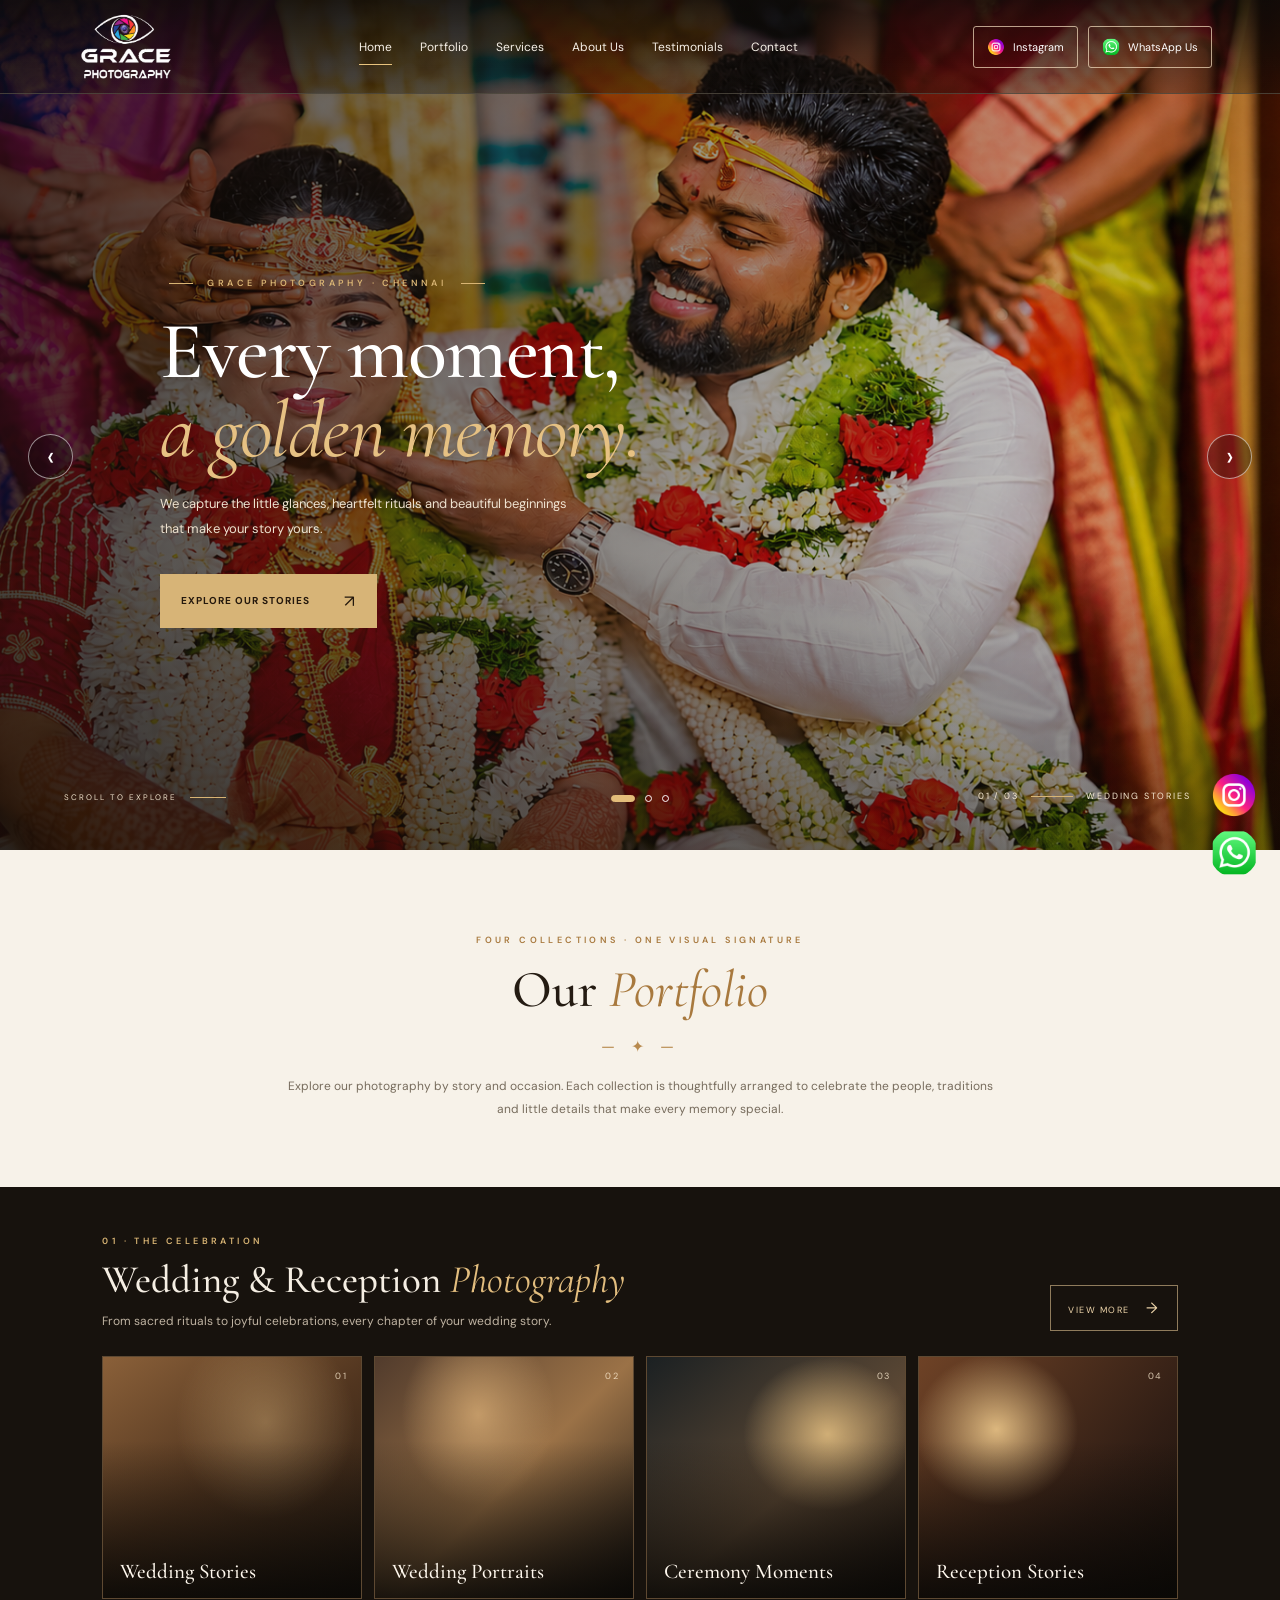
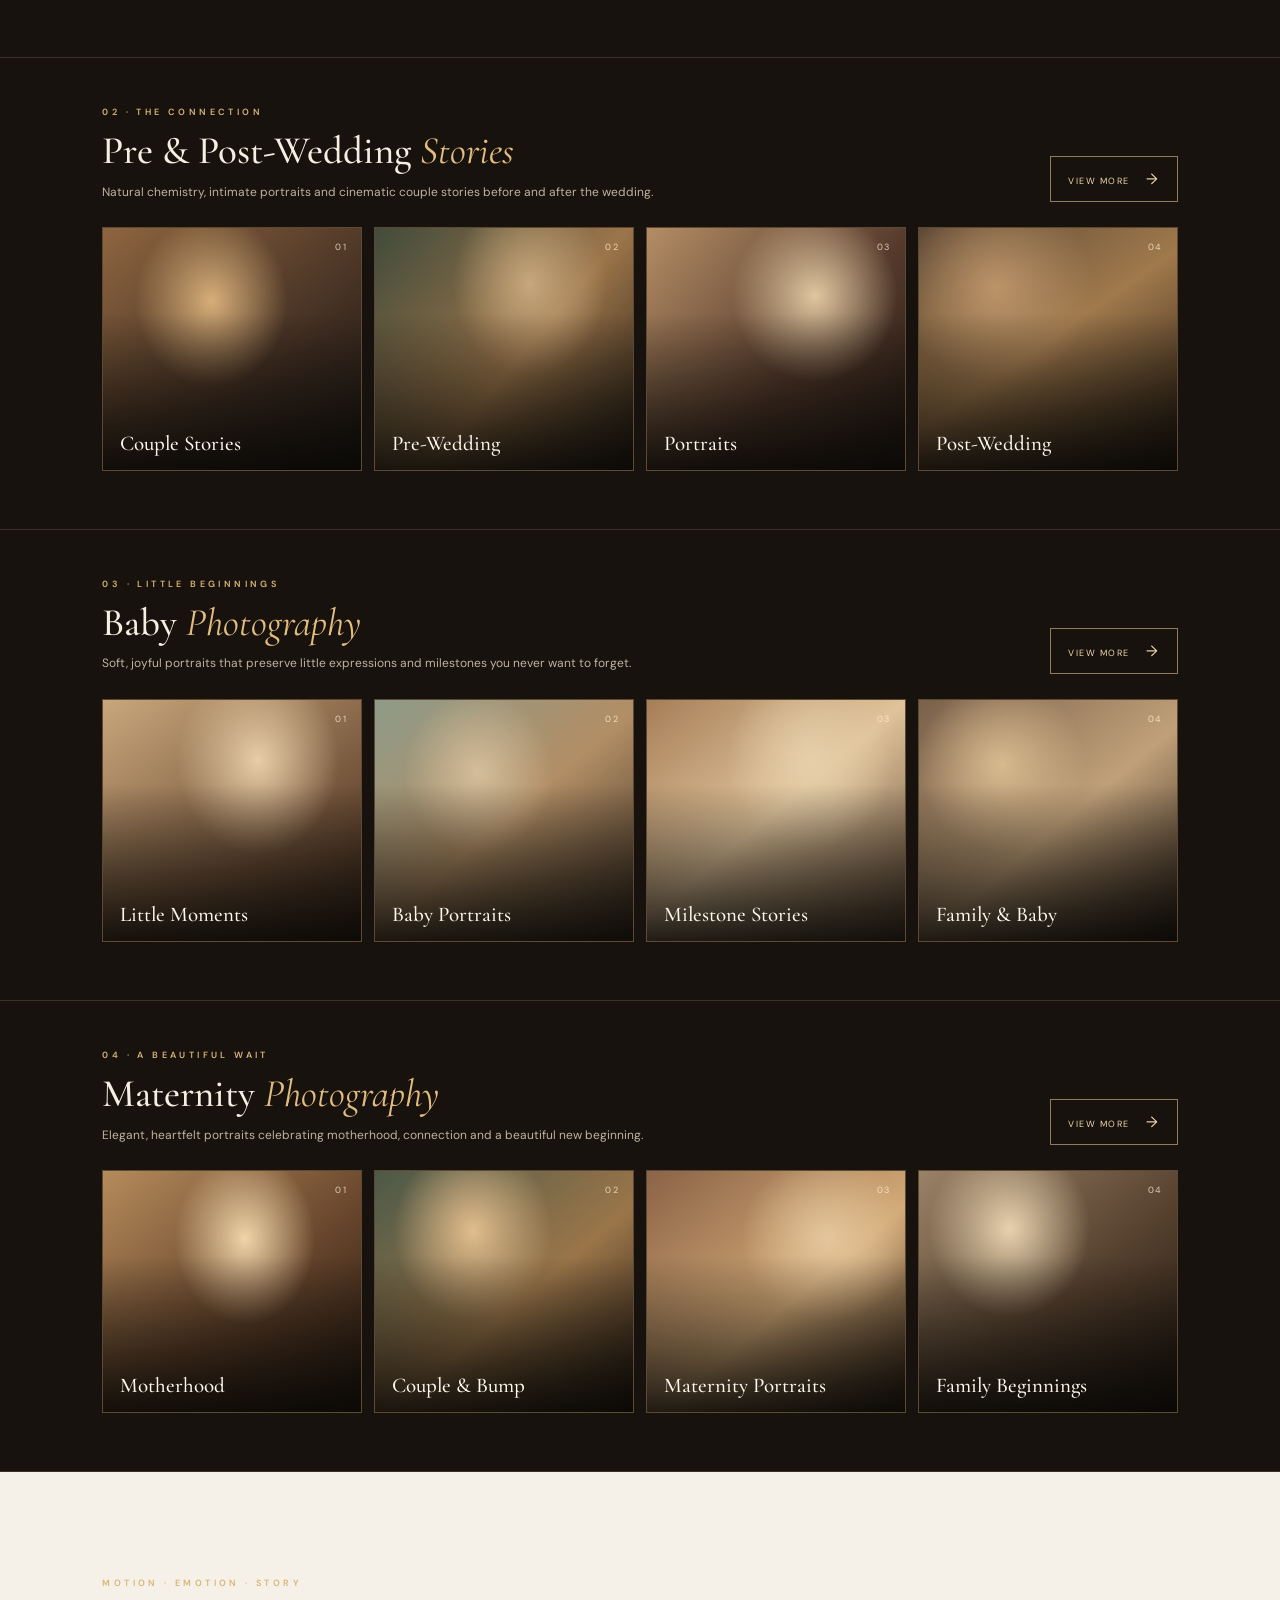
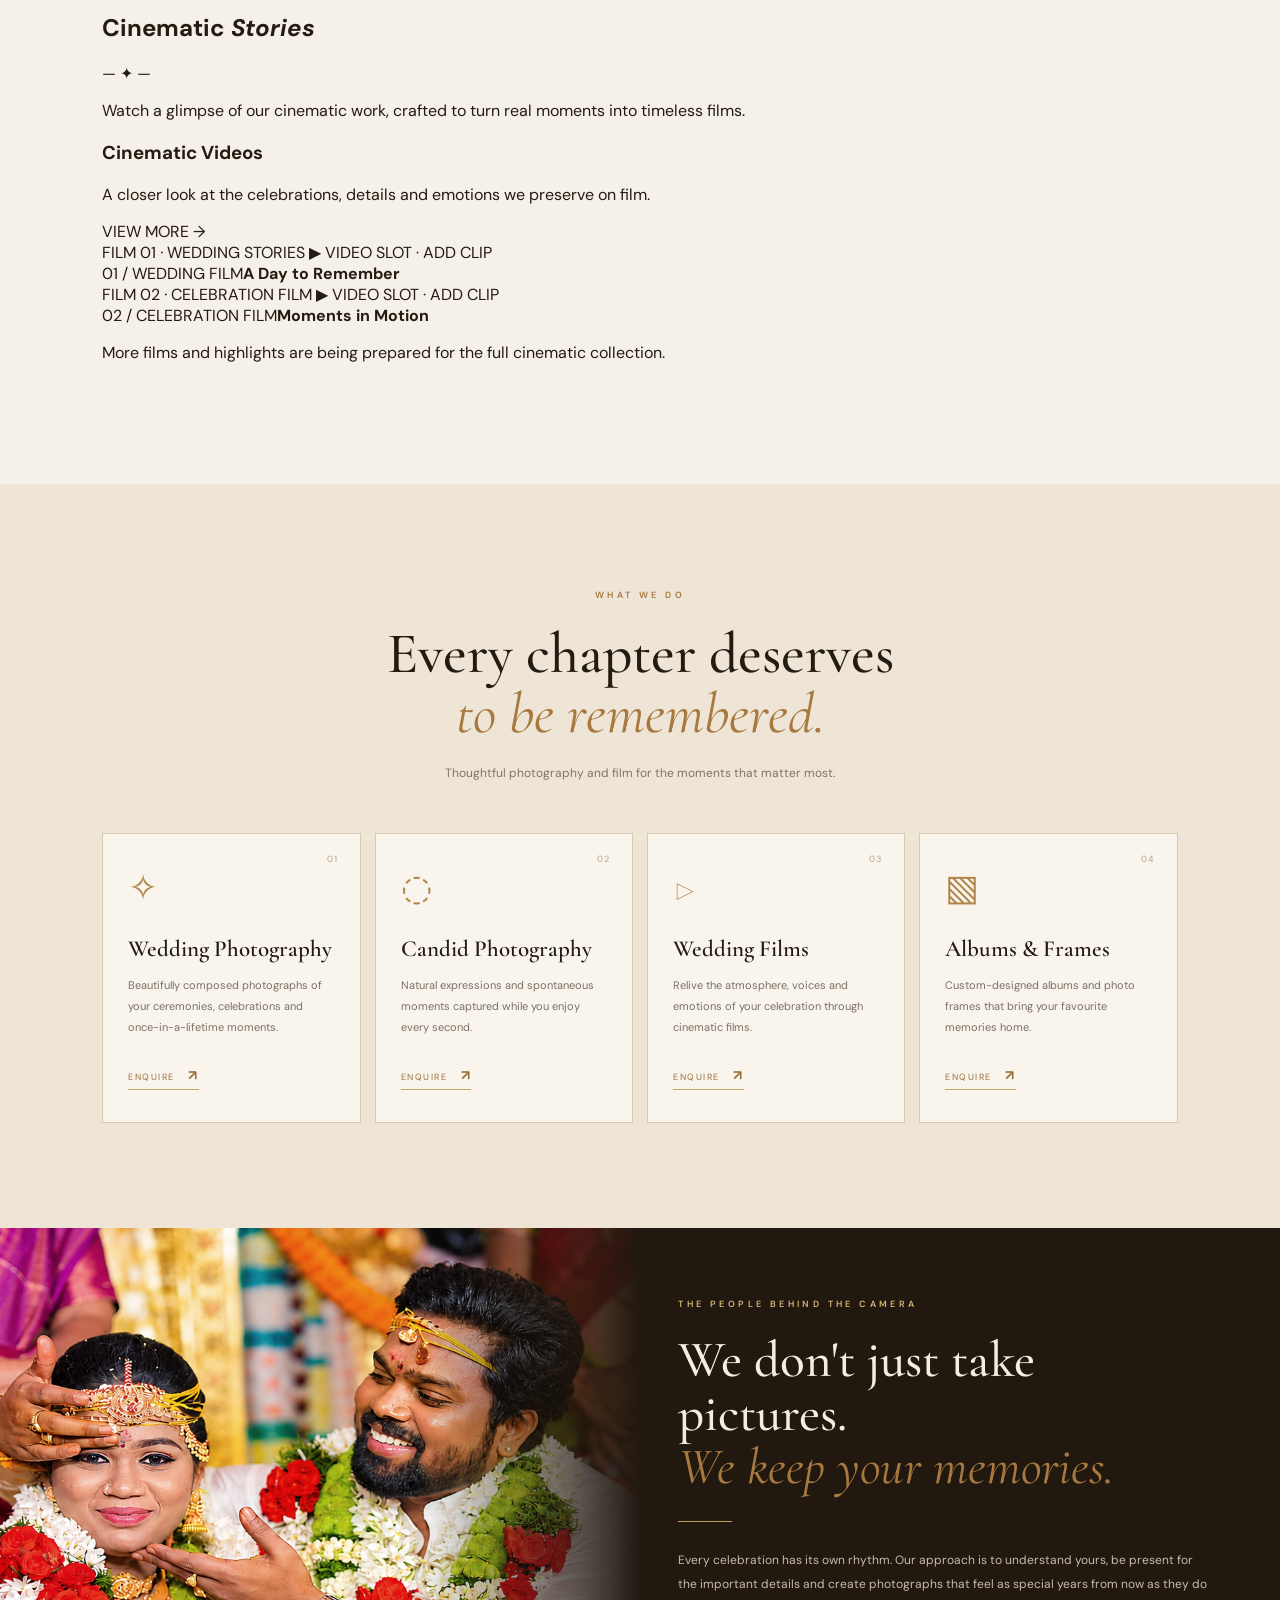
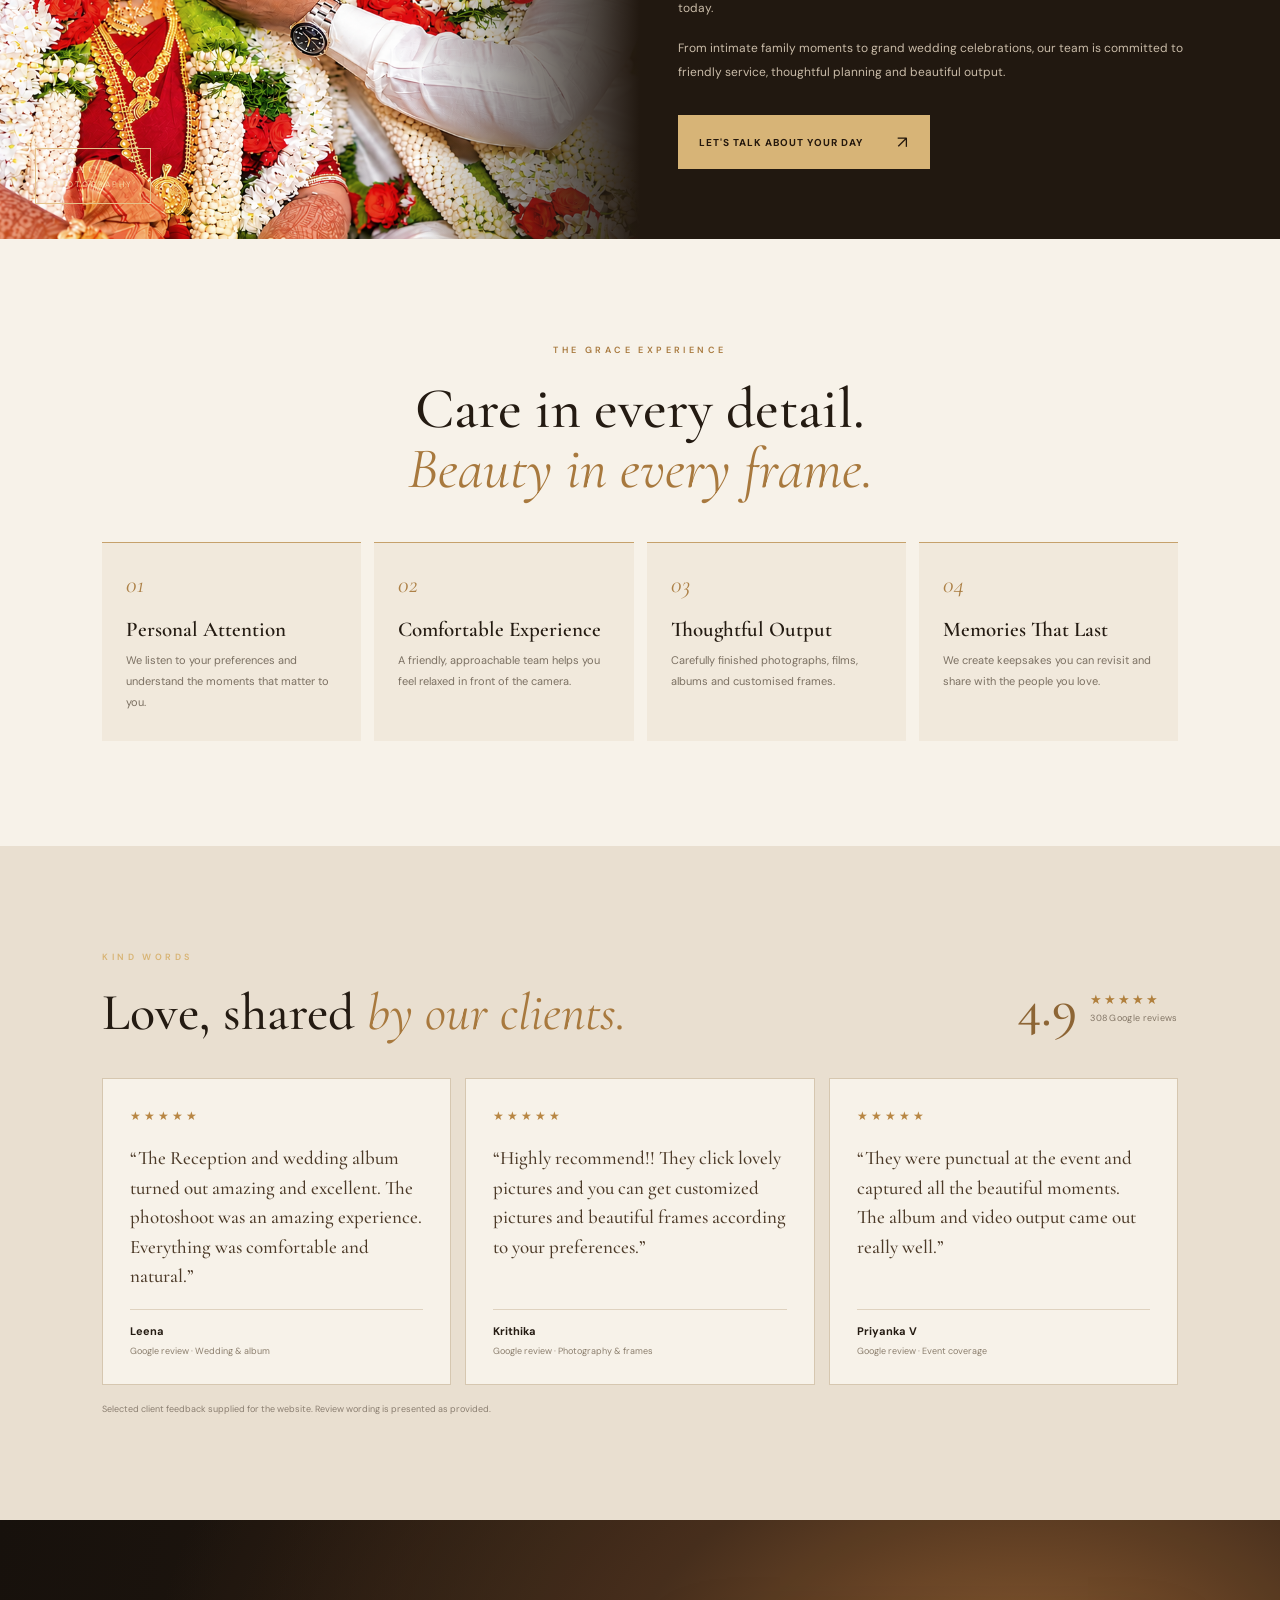
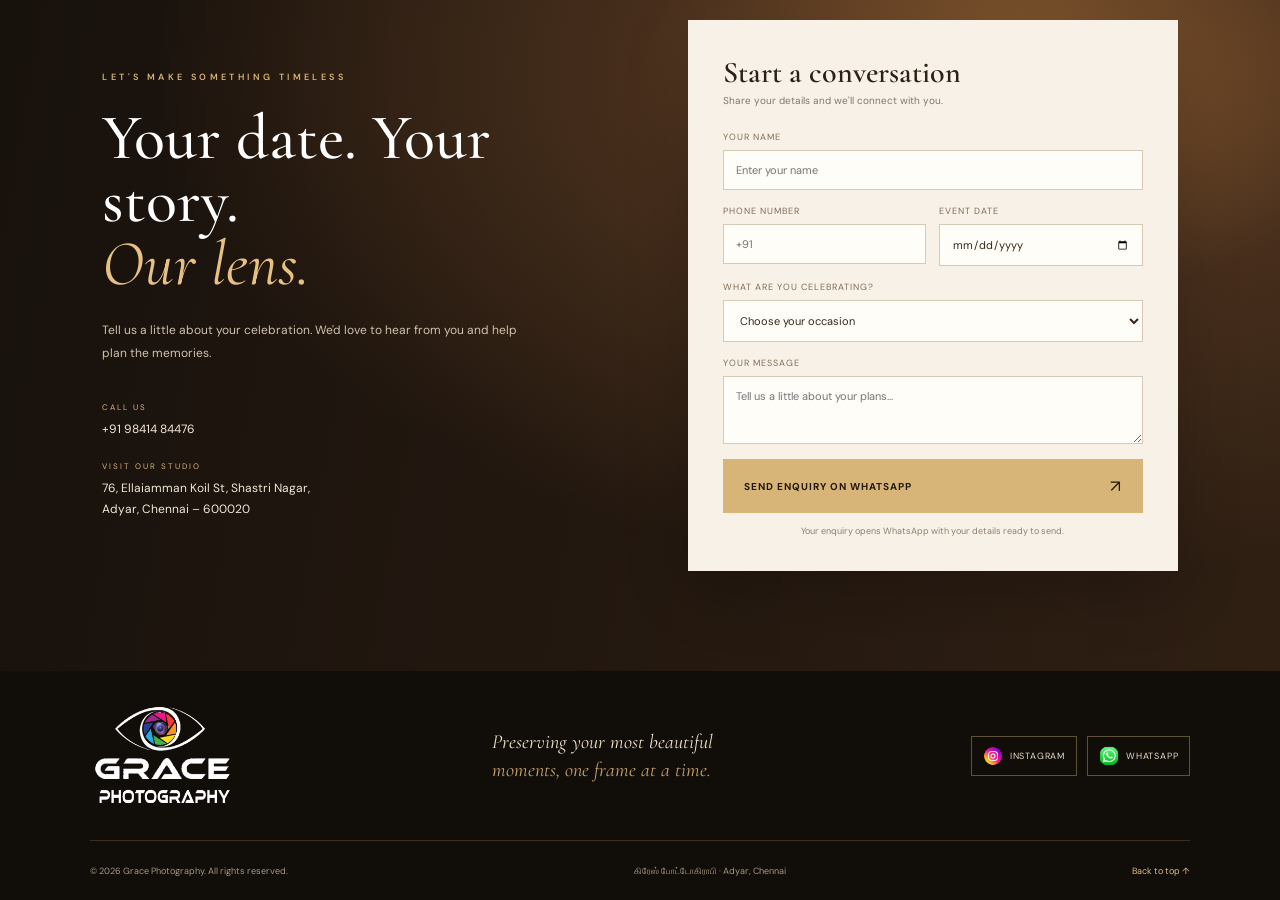
==== index.html @ f65010cb "Add two featured cinematic video slots to homepage" ====
<!DOCTYPE html>
<html lang="en">
<head>
  <meta charset="UTF-8">
  <meta name="viewport" content="width=device-width, initial-scale=1.0">
  <meta name="theme-color" content="#17120d">
  <meta name="description" content="Explore Grace Photography collections — wedding and reception, pre and post-wedding, baby and maternity photography in Adyar, Chennai.">
  <title>Portfolio | Grace Photography, Chennai</title>
  <link rel="preconnect" href="https://fonts.googleapis.com">
  <link rel="preconnect" href="https://fonts.gstatic.com" crossorigin>
  <link href="https://fonts.googleapis.com/css2?family=Cormorant+Garamond:wght@400;500;600;700&family=DM+Sans:wght@300;400;500;600;700&display=swap" rel="stylesheet">
  <link rel="stylesheet" href="styles.css">
</head>
<body>
  <header class="site-header" id="header">
    <a class="brand" href="#home" aria-label="Grace Photography home">
      <img src="assets/grace-photography-logo.png" alt="Grace Photography logo">
    </a>
    <button class="menu-toggle" id="menuToggle" aria-label="Open navigation" aria-expanded="false"><span></span><span></span></button>
    <nav class="main-nav" id="mainNav">
      <a class="active" href="#home">Home</a>
      <a href="#portfolio">Portfolio</a>
      <a href="#services">Services</a>
      <a href="#about">About Us</a>
      <a href="#testimonials">Testimonials</a>
      <a href="#contact">Contact</a>
    </nav>
    <div class="header-actions">
      <a class="social-outline" href="https://www.instagram.com/" target="_blank" rel="noopener"><img src="assets/instagram-icon.png" alt="">Instagram</a>
      <a class="social-outline" href="https://wa.me/919841484476" target="_blank" rel="noopener"><img src="assets/whatsapp-icon.png" alt="">WhatsApp Us</a>
    </div>
  </header>

  <main>
    <section class="hero" id="home" aria-label="Featured wedding photography">
      <div class="hero-slides">
        <article class="hero-slide active" style="--slide-image:url('assets/wedding-feature.png')">
          <div class="hero-shade"></div>
          <div class="hero-content">
            <p class="eyebrow"><span></span> GRACE PHOTOGRAPHY · CHENNAI <span></span></p>
            <h1>Every moment,<br><em>a golden memory.</em></h1>
            <p class="hero-copy">We capture the little glances, heartfelt rituals and beautiful beginnings that make your story yours.</p>
            <a class="gold-button" href="#portfolio">Explore Our Stories <b>↗</b></a>
          </div>
          <div class="slide-caption"><span>01 / 03</span><i></i><span>Wedding Stories</span></div>
        </article>
        <article class="hero-slide placeholder-slide slide-two">
          <div class="hero-shade"></div>
          <div class="hero-content">
            <p class="eyebrow"><span></span> THE ART OF BEING PRESENT <span></span></p>
            <h1>Unposed moments.<br><em>Unforgettable feelings.</em></h1>
            <p class="hero-copy">The laughter between rituals. The happy tears. The moments you never want to let go.</p>
            <a class="gold-button" href="#services">Discover Our Craft <b>↗</b></a>
          </div>
          <div class="slide-caption"><span>02 / 03</span><i></i><span>Candid Moments</span></div>
        </article>
        <article class="hero-slide placeholder-slide slide-three">
          <div class="hero-shade"></div>
          <div class="hero-content">
            <p class="eyebrow"><span></span> YOUR STORY, BEAUTIFULLY TOLD <span></span></p>
            <h1>Made to be remembered.<br><em>Made to be cherished.</em></h1>
            <p class="hero-copy">From the first frame to the final album, we turn your celebrations into keepsakes.</p>
            <a class="gold-button" href="#contact">Plan Your Day <b>↗</b></a>
          </div>
          <div class="slide-caption"><span>03 / 03</span><i></i><span>Timeless Keepsakes</span></div>
        </article>
      </div>
      <button class="hero-arrow prev" aria-label="Previous slide">‹</button>
      <button class="hero-arrow next" aria-label="Next slide">›</button>
      <div class="hero-dots" aria-label="Choose slide"><button class="dot active" aria-label="Slide 1"></button><button class="dot" aria-label="Slide 2"></button><button class="dot" aria-label="Slide 3"></button></div>
      <div class="hero-bottom-note">SCROLL TO EXPLORE <span></span></div>
    </section>

    

    <section class="portfolio-intro section-pad" id="portfolio">
      <p class="eyebrow dark">FOUR COLLECTIONS · ONE VISUAL SIGNATURE</p>
      <h2>Our <em>Portfolio</em></h2>
      <div class="portfolio-ornament">— ✦ —</div>
      <p class="portfolio-intro-copy">Explore our photography by story and occasion. Each collection is thoughtfully arranged to celebrate the people, traditions and little details that make every memory special.</p>
    </section>
    <div class="portfolio-collections">
      <section class="collection-row section-pad" id="wedding-reception">
        <div class="collection-heading"><div><p class="eyebrow">01 · THE CELEBRATION</p><h2>Wedding &amp; Reception <em>Photography</em></h2><p>From sacred rituals to joyful celebrations, every chapter of your wedding story.</p></div><a class="collection-more" href="wedding-reception.html">VIEW MORE <span>→</span></a></div>
        <div class="collection-grid">
          <a class="collection-tile wedding-slot-one" href="wedding-reception.html"><span class="tile-index">01</span><span class="tile-label">Wedding Stories</span></a>
          <a class="collection-tile wedding-slot-two" href="wedding-reception.html"><span class="tile-index">02</span><span class="tile-label">Wedding Portraits</span></a>
          <a class="collection-tile wedding-slot-three" href="wedding-reception.html"><span class="tile-index">03</span><span class="tile-label">Ceremony Moments</span></a>
          <a class="collection-tile wedding-slot-four" href="wedding-reception.html"><span class="tile-index">04</span><span class="tile-label">Reception Stories</span></a>
        </div>
      </section>
      <section class="collection-row section-pad" id="pre-post-wedding">
        <div class="collection-heading"><div><p class="eyebrow">02 · THE CONNECTION</p><h2>Pre &amp; Post-Wedding <em>Stories</em></h2><p>Natural chemistry, intimate portraits and cinematic couple stories before and after the wedding.</p></div><a class="collection-more" href="pre-post-wedding.html">VIEW MORE <span>→</span></a></div>
        <div class="collection-grid">
          <a class="collection-tile couple-slot-one" href="pre-post-wedding.html"><span class="tile-index">01</span><span class="tile-label">Couple Stories</span></a>
          <a class="collection-tile couple-slot-two" href="pre-post-wedding.html"><span class="tile-index">02</span><span class="tile-label">Pre-Wedding</span></a>
          <a class="collection-tile couple-slot-three" href="pre-post-wedding.html"><span class="tile-index">03</span><span class="tile-label">Portraits</span></a>
          <a class="collection-tile couple-slot-four" href="pre-post-wedding.html"><span class="tile-index">04</span><span class="tile-label">Post-Wedding</span></a>
        </div>
      </section>
      <section class="collection-row section-pad" id="baby-shoot">
        <div class="collection-heading"><div><p class="eyebrow">03 · LITTLE BEGINNINGS</p><h2>Baby <em>Photography</em></h2><p>Soft, joyful portraits that preserve little expressions and milestones you never want to forget.</p></div><a class="collection-more" href="baby-shoot.html">VIEW MORE <span>→</span></a></div>
        <div class="collection-grid">
          <a class="collection-tile baby-slot-one" href="baby-shoot.html"><span class="tile-index">01</span><span class="tile-label">Little Moments</span></a>
          <a class="collection-tile baby-slot-two" href="baby-shoot.html"><span class="tile-index">02</span><span class="tile-label">Baby Portraits</span></a>
          <a class="collection-tile baby-slot-three" href="baby-shoot.html"><span class="tile-index">03</span><span class="tile-label">Milestone Stories</span></a>
          <a class="collection-tile baby-slot-four" href="baby-shoot.html"><span class="tile-index">04</span><span class="tile-label">Family &amp; Baby</span></a>
        </div>
      </section>
      <section class="collection-row section-pad" id="maternity-shoot">
        <div class="collection-heading"><div><p class="eyebrow">04 · A BEAUTIFUL WAIT</p><h2>Maternity <em>Photography</em></h2><p>Elegant, heartfelt portraits celebrating motherhood, connection and a beautiful new beginning.</p></div><a class="collection-more" href="maternity-shoot.html">VIEW MORE <span>→</span></a></div>
        <div class="collection-grid">
          <a class="collection-tile maternity-slot-one" href="maternity-shoot.html"><span class="tile-index">01</span><span class="tile-label">Motherhood</span></a>
          <a class="collection-tile maternity-slot-two" href="maternity-shoot.html"><span class="tile-index">02</span><span class="tile-label">Couple &amp; Bump</span></a>
          <a class="collection-tile maternity-slot-three" href="maternity-shoot.html"><span class="tile-index">03</span><span class="tile-label">Maternity Portraits</span></a>
          <a class="collection-tile maternity-slot-four" href="maternity-shoot.html"><span class="tile-index">04</span><span class="tile-label">Family Beginnings</span></a>
        </div>
      </section>
    </div>

    <section class="cinematic-section section-pad" id="cinematic-stories">
      <div class="cinematic-intro">
        <p class="eyebrow">MOTION · EMOTION · STORY</p>
        <h2>Cinematic <em>Stories</em></h2>
        <div class="cinematic-ornament">— ✦ —</div>
        <p>Watch a glimpse of our cinematic work, crafted to turn real moments into timeless films.</p>
      </div>
      <div class="cinematic-heading">
        <div>
          <h3>Cinematic Videos</h3>
          <p>A closer look at the celebrations, details and emotions we preserve on film.</p>
        </div>
        <a class="cinematic-view-more" href="cinematic-videos.html">VIEW MORE <span>→</span></a>
      </div>
      <div class="cinematic-grid home-cinematic-grid">
        <article class="cinematic-video-card">
          <div class="cinematic-video-frame cinematic-art-one" aria-label="Video placeholder one">
            <span class="cinematic-frame-label">FILM 01 <i>·</i> WEDDING STORIES</span>
            <span class="cinematic-play-mark" aria-hidden="true">▶</span>
            <span class="cinematic-add-note">VIDEO SLOT · ADD CLIP</span>
          </div>
          <div class="cinematic-video-caption"><span>01 / WEDDING FILM</span><b>A Day to Remember</b></div>
        </article>
        <article class="cinematic-video-card">
          <div class="cinematic-video-frame cinematic-art-two" aria-label="Video placeholder two">
            <span class="cinematic-frame-label">FILM 02 <i>·</i> CELEBRATION FILM</span>
            <span class="cinematic-play-mark" aria-hidden="true">▶</span>
            <span class="cinematic-add-note">VIDEO SLOT · ADD CLIP</span>
          </div>
          <div class="cinematic-video-caption"><span>02 / CELEBRATION FILM</span><b>Moments in Motion</b></div>
        </article>
      </div>
      <p class="cinematic-footnote">More films and highlights are being prepared for the full cinematic collection.</p>
    </section>

    <section class="services section-pad" id="services">
      <div class="center-heading"><p class="eyebrow">WHAT WE DO</p><h2>Every chapter deserves<br><em>to be remembered.</em></h2><p>Thoughtful photography and film for the moments that matter most.</p></div>
      <div class="service-grid">
        <article class="service-card"><span class="service-number">01</span><div class="service-symbol">✧</div><h3>Wedding Photography</h3><p>Beautifully composed photographs of your ceremonies, celebrations and once-in-a-lifetime moments.</p><a href="#contact">Enquire <b>↗</b></a></article>
        <article class="service-card"><span class="service-number">02</span><div class="service-symbol">◌</div><h3>Candid Photography</h3><p>Natural expressions and spontaneous moments captured while you enjoy every second.</p><a href="#contact">Enquire <b>↗</b></a></article>
        <article class="service-card"><span class="service-number">03</span><div class="service-symbol">▷</div><h3>Wedding Films</h3><p>Relive the atmosphere, voices and emotions of your celebration through cinematic films.</p><a href="#contact">Enquire <b>↗</b></a></article>
        <article class="service-card"><span class="service-number">04</span><div class="service-symbol">▧</div><h3>Albums & Frames</h3><p>Custom-designed albums and photo frames that bring your favourite memories home.</p><a href="#contact">Enquire <b>↗</b></a></article>
      </div>
    </section>

    <section class="about" id="about">
      <div class="about-image"><img src="assets/wedding-feature.png" alt="Grace Photography wedding coverage"><span class="image-stamp">GRACE<br><i>PHOTOGRAPHY</i></span></div>
      <div class="about-copy"><p class="eyebrow">THE PEOPLE BEHIND THE CAMERA</p><h2>We don't just take pictures.<br><em>We keep your memories.</em></h2><div class="gold-rule"></div><p>Every celebration has its own rhythm. Our approach is to understand yours, be present for the important details and create photographs that feel as special years from now as they do today.</p><p>From intimate family moments to grand wedding celebrations, our team is committed to friendly service, thoughtful planning and beautiful output.</p><a class="gold-button dark-button" href="#contact">Let's Talk About Your Day <b>↗</b></a></div>
    </section>

    <section class="experience section-pad">
      <div class="center-heading"><p class="eyebrow">THE GRACE EXPERIENCE</p><h2>Care in every detail.<br><em>Beauty in every frame.</em></h2></div>
      <div class="experience-grid">
        <article><span>01</span><h3>Personal Attention</h3><p>We listen to your preferences and understand the moments that matter to you.</p></article>
        <article><span>02</span><h3>Comfortable Experience</h3><p>A friendly, approachable team helps you feel relaxed in front of the camera.</p></article>
        <article><span>03</span><h3>Thoughtful Output</h3><p>Carefully finished photographs, films, albums and customised frames.</p></article>
        <article><span>04</span><h3>Memories That Last</h3><p>We create keepsakes you can revisit and share with the people you love.</p></article>
      </div>
    </section>

    <section class="reviews section-pad" id="testimonials">
      <div class="section-heading"><div><p class="eyebrow">KIND WORDS</p><h2>Love, shared <em>by our clients.</em></h2></div><div class="rating"><strong>4.9</strong><span>★★★★★<small>308 Google reviews</small></span></div></div>
      <div class="review-grid">
        <blockquote><div class="stars">★★★★★</div><p>“The Reception and wedding album turned out amazing and excellent. The photoshoot was an amazing experience. Everything was comfortable and natural.”</p><footer><b>Leena</b><small>Google review · Wedding & album</small></footer></blockquote>
        <blockquote><div class="stars">★★★★★</div><p>“Highly recommend!! They click lovely pictures and you can get customized pictures and beautiful frames according to your preferences.”</p><footer><b>Krithika</b><small>Google review · Photography & frames</small></footer></blockquote>
        <blockquote><div class="stars">★★★★★</div><p>“They were punctual at the event and captured all the beautiful moments. The album and video output came out really well.”</p><footer><b>Priyanka V</b><small>Google review · Event coverage</small></footer></blockquote>
      </div>
      <p class="review-source">Selected client feedback supplied for the website. Review wording is presented as provided.</p>
    </section>

    <section class="contact" id="contact">
      <div class="contact-backdrop"></div>
      <div class="contact-inner">
        <div class="contact-copy"><p class="eyebrow">LET'S MAKE SOMETHING TIMELESS</p><h2>Your date. Your story.<br><em>Our lens.</em></h2><p>Tell us a little about your celebration. We'd love to hear from you and help plan the memories.</p><div class="contact-details"><a href="tel:+919841484476"><span>CALL US</span>+91 98414 84476</a><a href="https://www.google.com/maps/search/?api=1&query=76%2C+Ellaiamman+Koil+St%2C+Shastri+Nagar%2C+Adyar%2C+Chennai+600020" target="_blank" rel="noopener"><span>VISIT OUR STUDIO</span>76, Ellaiamman Koil St, Shastri Nagar,<br>Adyar, Chennai – 600020</a></div></div>
        <form class="enquiry-form" id="enquiryForm">
          <h3>Start a conversation</h3><p>Share your details and we'll connect with you.</p>
          <label>Your name<input name="name" type="text" placeholder="Enter your name" required></label>
          <div class="form-row"><label>Phone number<input name="phone" type="tel" placeholder="+91" required></label><label>Event date<input name="date" type="date"></label></div>
          <label>What are you celebrating?<select name="event"><option value="">Choose your occasion</option><option>Wedding</option><option>Engagement</option><option>Reception</option><option>Family photoshoot</option><option>Other event</option></select></label>
          <label>Your message<textarea name="message" rows="3" placeholder="Tell us a little about your plans..."></textarea></label>
          <button class="gold-button form-submit" type="submit">Send Enquiry on WhatsApp <b>↗</b></button>
          <small class="form-note">Your enquiry opens WhatsApp with your details ready to send.</small>
        </form>
      </div>
    </section>
  </main>

  <footer class="site-footer">
    <div class="footer-top"><a class="footer-brand" href="#home"><img src="assets/grace-photography-logo.png" alt="Grace Photography logo"></a><p>Preserving your most beautiful<br><em>moments, one frame at a time.</em></p><div class="footer-social"><a href="https://www.instagram.com/" target="_blank" rel="noopener"><img src="assets/instagram-icon.png" alt="Instagram">Instagram</a><a href="https://wa.me/919841484476" target="_blank" rel="noopener"><img src="assets/whatsapp-icon.png" alt="WhatsApp">WhatsApp</a></div></div>
    <div class="footer-bottom"><span>© <span id="year"></span> Grace Photography. All rights reserved.</span><span>கிரேஸ் போட்டோகிராபி · Adyar, Chennai</span><a href="#home">Back to top ↑</a></div>
  </footer>

  <div class="floating-socials"><a href="https://www.instagram.com/" target="_blank" rel="noopener" aria-label="Instagram"><img src="assets/instagram-icon.png" alt=""></a><a href="https://wa.me/919841484476" target="_blank" rel="noopener" aria-label="WhatsApp"><img src="assets/whatsapp-icon.png" alt=""></a></div>
  <script src="script.js"></script>
</body>
</html>
---- styles.css ----
*{box-sizing:border-box}html{scroll-behavior:smooth;scroll-padding-top:90px}body{margin:0;background:#f6f1e8;color:#241b12;font-family:"DM Sans",sans-serif;font-weight:400}a{color:inherit;text-decoration:none}button,input,textarea,select{font:inherit}.site-header{height:94px;position:absolute;z-index:50;top:0;left:0;width:100%;display:flex;align-items:center;justify-content:space-between;padding:0 5.3%;background:linear-gradient(180deg,rgba(13,11,9,.84),rgba(13,11,9,.34));border-bottom:1px solid rgba(255,239,207,.22);color:#fff;transition:.3s}.site-header.scrolled{position:fixed;background:rgba(24,18,12,.96);height:78px;box-shadow:0 8px 30px #0002}.brand{width:116px;height:82px;display:flex;align-items:center;justify-content:center;flex:0 0 auto;padding:5px 7px;border:1px solid rgba(245,226,194,.62);border-radius:2px;background:rgba(0,0,0,.08);overflow:hidden;transition:width .3s,height .3s,border-color .3s}.brand img{display:block;width:100%;height:100%;object-fit:contain}.site-header.scrolled .brand{height:66px;width:106px;border-color:rgba(245,226,194,.48)}.main-nav{display:flex;align-items:center;gap:clamp(17px,2.2vw,34px)}.main-nav a{font-size:12px;color:#f7f1e8;position:relative;padding:12px 0}.main-nav a:after{content:"";position:absolute;bottom:2px;left:0;width:0;height:1px;background:#e8c37e;transition:.3s}.main-nav a:hover:after,.main-nav a.active:after{width:100%}.header-actions{display:flex;gap:10px}.social-outline{height:42px;display:flex;align-items:center;gap:8px;padding:0 13px;border:1px solid rgba(245,226,194,.7);border-radius:3px;font-size:11px;transition:.25s}.social-outline:hover{background:#d7ad68;color:#21170e;border-color:#d7ad68}.social-outline img{width:18px;height:18px;object-fit:cover;border-radius:50%}.menu-toggle{display:none}.hero{height:min(850px,100vh);min-height:650px;position:relative;background:#21170f;color:#fff;overflow:hidden}.hero-slides,.hero-slide{position:absolute;inset:0}.hero-slide{opacity:0;visibility:hidden;transition:opacity 1s ease,visibility 1s;display:flex;align-items:center;background-position:center;background-size:cover}.hero-slide.active{opacity:1;visibility:visible}.hero-slide[style*="slide-image"]{background-image:var(--slide-image)}.hero-shade{position:absolute;inset:0;background:linear-gradient(90deg,rgba(17,13,9,.77) 0%,rgba(23,16,10,.52) 44%,rgba(22,15,9,.13) 100%),linear-gradient(0deg,rgba(12,9,6,.44),transparent 35%)}.hero-content{position:relative;z-index:2;width:min(680px,54%);margin-left:12.5%;padding-top:55px;animation:rise .8s both}.eyebrow{font-size:9px;letter-spacing:3.4px;color:#d8b474;font-weight:600;margin:0 0 23px}.eyebrow span{display:inline-block;width:24px;height:1px;background:#d8b474;vertical-align:middle;margin:0 9px}.hero h1{font:500 clamp(54px,6.3vw,91px)/.98 "Cormorant Garamond",serif;letter-spacing:-1.5px;margin:0 0 22px}.hero h1 em,.intro h2 em,.section-heading h2 em,.center-heading h2 em,.about-copy h2 em,.contact h2 em{font-weight:400;color:#e6c183}.hero-copy{font-size:13px;line-height:1.9;color:#eee2d0;max-width:430px;margin:0 0 32px}.gold-button{display:inline-flex;align-items:center;gap:34px;padding:15px 20px;background:#d7b477;color:#24180d;font-size:10px;font-weight:700;letter-spacing:1px;text-transform:uppercase;border:1px solid #d7b477;transition:.25s}.gold-button b{font-size:17px;font-weight:400}.gold-button:hover{background:#f0d8a7;border-color:#f0d8a7;transform:translateY(-2px)}.hero-arrow{position:absolute;z-index:5;top:51%;width:45px;height:45px;border:1px solid #ffffff88;border-radius:50%;background:#09080655;color:#fff;font-size:28px;cursor:pointer;transition:.2s}.hero-arrow:hover{background:#d7b477;color:#24180d;border-color:#d7b477}.hero-arrow.prev{left:28px}.hero-arrow.next{right:28px}.hero-dots{position:absolute;z-index:5;left:50%;bottom:48px;transform:translateX(-50%);display:flex;gap:10px}.dot{width:7px;height:7px;border-radius:50%;border:1px solid #fff;background:transparent;padding:0;cursor:pointer}.dot.active{background:#e3bd7a;border-color:#e3bd7a;width:24px;border-radius:5px}.slide-caption{position:absolute;bottom:48px;right:7%;display:flex;align-items:center;gap:13px;color:#f5e8d1;font-size:9px;letter-spacing:1.8px;text-transform:uppercase}.slide-caption i{width:42px;height:1px;background:#d8b474}.hero-bottom-note{position:absolute;left:5%;bottom:48px;display:flex;align-items:center;gap:13px;font-size:8px;letter-spacing:2px;color:#eee0ca}.hero-bottom-note span{width:36px;height:1px;background:#d8b474}.placeholder-slide{background:radial-gradient(ellipse at 72% 50%,#b47c3d 0,#6b4327 23%,#2a2118 55%,#17130f 100%)}.slide-two:before,.slide-three:before{content:"";position:absolute;right:9%;top:13%;width:43vw;height:72%;border:1px solid #e4c18b77;border-radius:50% 50% 4px 4px;transform:rotate(9deg);box-shadow:0 0 0 18px #e4c18b0b,0 0 0 60px #e4c18b08}.slide-three{background:radial-gradient(ellipse at 78% 44%,#d4a05b 0,#80502e 25%,#3b291b 56%,#18120d 100%)}.slide-three:before{border-radius:50%;width:40vw;height:40vw;top:13%;right:11%;transform:rotate(-18deg)}.section-pad{padding:105px 8%}.intro{text-align:center;background:#f7f2e9}.eyebrow.dark{color:#a87c3d}.intro h2,.section-heading h2,.center-heading h2,.about-copy h2{font:500 clamp(40px,4.5vw,61px)/1.05 "Cormorant Garamond",serif;margin:0}.intro h2 em,.section-heading h2 em,.center-heading h2 em,.about-copy h2 em{color:#a8793e}.gold-rule{width:54px;height:1px;background:#c69c5d;margin:27px auto}.intro-copy{max-width:730px;margin:0 auto;color:#756b5e;font-size:13px;line-height:2}.tamil-line{font-family:serif;color:#a8793e;font-size:16px;margin:23px 0 0}.portfolio{background:#201810;color:#f7f0e5}.section-heading{display:flex;align-items:end;justify-content:space-between;gap:20px;margin-bottom:38px}.section-heading h2{font-size:52px}.text-link{font-size:9px;letter-spacing:1.7px;text-transform:uppercase;color:#e5c58e;padding-bottom:8px;border-bottom:1px solid #a77d44}.text-link span{font-size:15px;margin-left:13px}.portfolio-grid{display:grid;grid-template-columns:1.22fr .9fr .9fr;grid-template-rows:245px 245px;gap:13px}.portfolio-card{position:relative;overflow:hidden;background:#493522;display:block;isolation:isolate}.portfolio-card img,.image-placeholder{width:100%;height:100%;object-fit:cover;transition:transform .8s}.portfolio-card:hover img,.portfolio-card:hover .image-placeholder{transform:scale(1.055)}.card-large{grid-row:span 2}.card-tall{grid-row:span 2}.card-overlay{position:absolute;z-index:2;inset:0;display:flex;flex-direction:column;justify-content:end;padding:25px;background:linear-gradient(0deg,rgba(10,8,6,.88),transparent 68%)}.card-overlay small{font-size:8px;letter-spacing:2px;color:#e8c78d}.card-overlay b{font:500 26px "Cormorant Garamond",serif;margin:8px 0 4px}.card-overlay i{font-style:normal;font-size:10px;color:#d2c6b4}.image-placeholder{display:grid;place-items:center;background:radial-gradient(ellipse at 50% 40%,#bd945b,#61442b 50%,#2b2118 100%)}.image-placeholder span{font:italic 130px "Cormorant Garamond",serif;color:#f3d7a2aa}.tone-one .image-placeholder{background:radial-gradient(ellipse at 65% 35%,#d3a76a,#62402b 55%,#241a14)}.tone-two .image-placeholder{background:linear-gradient(135deg,#39271c,#9b673d,#302016)}.tone-three .image-placeholder{background:linear-gradient(145deg,#8a5c38,#342219,#bd9258)}.tone-four .image-placeholder{background:radial-gradient(ellipse at 35% 40%,#d7b17a,#6d4a2d,#201811)}.section-footnote{text-align:center;color:#a99a84;font-size:10px;margin:25px 0 0;letter-spacing:.3px}.services{background:#eee5d7}.center-heading{text-align:center;margin:0 auto 52px}.center-heading .eyebrow{color:#a8793e}.center-heading>p:last-child{font-size:12px;color:#807465;margin:20px 0 0}.service-grid{display:grid;grid-template-columns:repeat(4,1fr);gap:14px}.service-card{position:relative;background:#f9f5ed;padding:33px 25px 27px;min-height:290px;border:1px solid #d8c8ad;transition:.25s}.service-card:hover{transform:translateY(-6px);box-shadow:0 15px 35px #4d351a14;border-color:#bd945b}.service-number{position:absolute;right:22px;top:19px;color:#b7a58b;font-size:9px;letter-spacing:1px}.service-symbol{font:36px "Cormorant Garamond",serif;color:#b1844b;margin-bottom:25px}.service-card h3{font:600 23px "Cormorant Garamond",serif;margin:0 0 12px}.service-card p{font-size:11px;line-height:1.9;color:#7a7064;min-height:78px}.service-card>a{font-size:9px;letter-spacing:1.5px;text-transform:uppercase;color:#9b713c;border-bottom:1px solid #c8a46c;padding-bottom:6px}.service-card>a b{font-size:14px;margin-left:10px}.about{display:grid;grid-template-columns:1fr 1fr;background:#211810;color:#f5ede0;min-height:570px}.about-image{position:relative;min-height:570px;overflow:hidden}.about-image img{width:100%;height:100%;position:absolute;inset:0;object-fit:cover;object-position:42% center;filter:saturate(.86)}.about-image:after{content:"";position:absolute;inset:0;background:linear-gradient(90deg,transparent 65%,#211810 100%)}.image-stamp{position:absolute;z-index:2;left:35px;bottom:35px;border:1px solid #e5c28b;padding:13px 17px;color:#f5d9a5;font:600 12px "Cormorant Garamond",serif;letter-spacing:3px}.image-stamp i{font:8px "DM Sans",sans-serif;letter-spacing:2px}.about-copy{align-self:center;padding:70px 11% 70px 6%}.about-copy .eyebrow{margin-bottom:24px}.about-copy h2{font-size:clamp(38px,4vw,54px)}.about-copy .gold-rule{margin:26px 0}.about-copy>p:not(.eyebrow){font-size:12px;line-height:2;color:#c9bba8;margin:0 0 16px}.dark-button{margin-top:15px}.experience{background:#f7f2e9}.experience .center-heading{margin-bottom:42px}.experience-grid{display:grid;grid-template-columns:repeat(4,1fr);gap:13px}.experience-grid article{padding:27px 24px 28px;border-top:1px solid #c6a16b;background:#f1e9dc}.experience-grid article>span{font:italic 24px "Cormorant Garamond",serif;color:#ad8147}.experience-grid h3{font:600 21px "Cormorant Garamond",serif;margin:18px 0 8px}.experience-grid p{font-size:11px;line-height:1.9;color:#7b7062;margin:0}.reviews{background:#e9dfd0}.reviews .section-heading{margin-bottom:38px}.rating{display:flex;align-items:center;gap:13px}.rating strong{font:500 54px "Cormorant Garamond",serif;color:#8d6535}.rating span{color:#b1803d;letter-spacing:2px;font-size:13px}.rating small{display:block;color:#827565;letter-spacing:.3px;font-size:9px;margin-top:4px}.review-grid{display:grid;grid-template-columns:repeat(3,1fr);gap:14px}.review-grid blockquote{margin:0;background:#f7f2e9;padding:29px 27px 25px;border:1px solid #d6c7b0;min-height:250px;display:flex;flex-direction:column}.stars{color:#b88643;letter-spacing:3px;font-size:12px}.review-grid blockquote>p{font:500 19px/1.55 "Cormorant Garamond",serif;color:#4c3a28;flex:1}.review-grid footer{border-top:1px solid #dfd2bf;padding-top:14px}.review-grid footer b{display:block;font-size:11px}.review-grid footer small{font-size:9px;color:#8b7e6d}.review-source{font-size:9px;color:#8a7e70;margin:18px 0 0}.contact{position:relative;padding:100px 8%;background:#21170f;color:#fff;overflow:hidden}.contact-backdrop{position:absolute;inset:0;background:radial-gradient(ellipse at 80% 20%,#8e5d32 0,#49301d 27%,transparent 60%),linear-gradient(100deg,#17110c,#302014);opacity:.95}.contact-inner{position:relative;z-index:1;max-width:1160px;margin:auto;display:grid;grid-template-columns:1fr 1fr;gap:9%;align-items:center}.contact h2{font:500 clamp(48px,5vw,67px)/.99 "Cormorant Garamond",serif;margin:0 0 23px}.contact-copy>p:not(.eyebrow){font-size:12px;line-height:1.9;color:#d1c2ad;max-width:420px}.contact-details{display:grid;gap:19px;margin-top:36px}.contact-details a{font-size:12px;line-height:1.8;color:#f3e8d7}.contact-details span{display:block;font-size:8px;letter-spacing:2px;color:#d8b477;margin-bottom:4px}.enquiry-form{background:#f7f1e7;color:#2d2116;padding:34px 35px;box-shadow:0 20px 60px #0003}.enquiry-form h3{font:600 30px "Cormorant Garamond",serif;margin:0 0 3px}.enquiry-form>p{font-size:10px;color:#827666;margin:0 0 24px}.enquiry-form label{display:block;font-size:9px;letter-spacing:1px;text-transform:uppercase;color:#806d56;margin-bottom:15px}.enquiry-form input,.enquiry-form textarea,.enquiry-form select{display:block;width:100%;margin-top:7px;border:1px solid #d8c9b4;background:#fffdf8;padding:12px 12px;color:#352719;font-size:11px;outline:none;border-radius:0}.enquiry-form input:focus,.enquiry-form textarea:focus,.enquiry-form select:focus{border-color:#b98d4e}.enquiry-form textarea{resize:vertical}.form-row{display:grid;grid-template-columns:1fr 1fr;gap:13px}.form-submit{width:100%;justify-content:space-between;cursor:pointer}.form-note{display:block;text-align:center;font-size:9px;color:#8d806e;margin-top:12px}.site-footer{background:#110d09;color:#e9ddca;padding:0 7%}.footer-top{min-height:170px;display:flex;align-items:center;justify-content:space-between;gap:25px;border-bottom:1px solid #d8b47733}.footer-brand{width:145px;height:110px;display:block;overflow:hidden}.footer-brand img{width:100%;height:100%;object-fit:contain}.footer-top>p{font:italic 20px/1.4 "Cormorant Garamond",serif;color:#eee0c9}.footer-top>p em{color:#c5a16b}.footer-social{display:flex;gap:10px}.footer-social a{display:flex;align-items:center;gap:7px;border:1px solid #d5b77966;padding:9px 11px;font-size:9px;letter-spacing:.8px;text-transform:uppercase}.footer-social img{width:20px;height:20px;object-fit:cover;border-radius:50%}.footer-bottom{min-height:59px;display:flex;align-items:center;justify-content:space-between;gap:15px;font-size:9px;color:#a99a83}.footer-bottom a{color:#dfbd81}.floating-socials{position:fixed;z-index:30;right:22px;bottom:23px;display:flex;flex-direction:column;gap:10px}.floating-socials a{width:48px;height:48px;border-radius:50%;overflow:hidden;border:2px solid #fff;box-shadow:0 4px 18px #0005;transition:.2s}.floating-socials a:hover{transform:translateY(-4px)}.floating-socials img{width:100%;height:100%;object-fit:cover}@keyframes rise{from{opacity:0;transform:translateY(22px)}to{opacity:1;transform:translateY(0)}}@media(max-width:1100px){.site-header{padding:0 3%}.brand{width:112px}.main-nav{gap:14px}.main-nav a{font-size:10px}.social-outline{padding:0 9px;font-size:10px}.section-pad{padding:85px 6%}.service-grid{grid-template-columns:repeat(2,1fr)}.experience-grid{grid-template-columns:repeat(2,1fr)}}@media(max-width:800px){.site-header{height:78px;padding:0 5%}.site-header.scrolled{height:70px}.brand{width:108px;height:66px}.site-header.scrolled .brand{width:100px;height:60px}.menu-toggle{display:flex;flex-direction:column;gap:6px;border:0;background:transparent;padding:10px;cursor:pointer;order:3}.menu-toggle span{width:24px;height:1px;background:#f4e7d1}.main-nav{display:none;position:absolute;top:78px;left:0;right:0;background:#1d160f;padding:18px 7% 25px;flex-direction:column;align-items:flex-start;gap:5px;border-top:1px solid #d6b77b33}.main-nav.open{display:flex}.main-nav a{font-size:12px;padding:9px 0}.header-actions{margin-left:auto;margin-right:12px}.social-outline{height:36px;padding:0 8px;font-size:0}.social-outline img{width:20px;height:20px}.hero{min-height:670px;height:85vh}.hero-content{width:75%;margin-left:10%;padding-top:40px}.hero h1{font-size:clamp(49px,9vw,72px)}.hero-arrow{width:36px;height:36px;font-size:23px}.hero-arrow.prev{left:12px}.hero-arrow.next{right:12px}.hero-bottom-note{display:none}.portfolio-grid{grid-template-columns:1fr 1fr;grid-template-rows:250px 220px 220px}.card-large{grid-column:span 2;grid-row:auto}.card-tall{grid-row:auto}.section-heading h2{font-size:43px}.about{grid-template-columns:1fr}.about-image{min-height:390px}.about-image:after{background:linear-gradient(0deg,#211810 0%,transparent 35%)}.about-copy{padding:30px 8% 70px}.contact-inner{grid-template-columns:1fr;gap:42px}.contact{padding:80px 7%}.footer-top{flex-wrap:wrap;padding:25px 0}.footer-top>p{margin-left:auto}.footer-social{width:100%;justify-content:center}}@media(max-width:540px){.section-pad{padding:72px 6%}.site-header{height:68px}.brand{width:100px;height:60px;padding:4px 6px}.site-header.scrolled .brand{width:94px;height:56px}.main-nav{top:68px}.header-actions{gap:5px;margin-right:4px}.social-outline{padding:0 6px;height:32px}.hero{height:760px;min-height:0;max-height:92vh}.hero-content{width:82%;margin-left:9%;padding-top:40px}.eyebrow{font-size:8px;letter-spacing:2.2px}.hero h1{font-size:50px;line-height:1}.hero-copy{font-size:11px;max-width:300px}.gold-button{padding:13px 15px;font-size:9px;gap:20px}.hero-arrow{top:auto;bottom:90px}.hero-dots{bottom:42px}.slide-caption{display:none}.intro h2,.section-heading h2,.center-heading h2{font-size:39px}.intro-copy{font-size:11px}.tamil-line{font-size:13px}.section-heading{align-items:flex-start;flex-direction:column;margin-bottom:27px}.text-link{margin-top:4px}.portfolio-grid{grid-template-rows:235px 185px 185px;gap:8px}.card-overlay{padding:14px}.card-overlay b{font-size:20px}.card-overlay small{font-size:7px}.card-overlay i{font-size:9px}.section-footnote{font-size:9px;line-height:1.7}.service-grid{grid-template-columns:1fr 1fr;gap:8px}.service-card{padding:25px 14px 20px;min-height:270px}.service-card h3{font-size:19px}.service-card p{font-size:10px;min-height:105px}.service-symbol{margin-bottom:18px}.experience-grid{grid-template-columns:1fr 1fr;gap:8px}.experience-grid article{padding:20px 15px}.experience-grid h3{font-size:18px}.experience-grid p{font-size:10px}.about-image{min-height:300px}.about-copy h2{font-size:39px}.rating strong{font-size:43px}.rating span{font-size:11px}.review-grid{grid-template-columns:1fr;gap:9px}.review-grid blockquote{min-height:0;padding:24px}.review-grid blockquote>p{font-size:18px}.contact h2{font-size:49px}.enquiry-form{padding:26px 20px}.form-row{grid-template-columns:1fr;gap:0}.footer-top{flex-direction:column;align-items:center;gap:14px}.footer-top>p{text-align:center;margin:0}.footer-social{justify-content:center}.footer-bottom{padding:17px 0;flex-direction:column;text-align:center;gap:9px}.floating-socials{right:12px;bottom:13px}.floating-socials a{width:42px;height:42px}}

/* Grace logo and floating social icons — border removal */
.brand,
.brand img,
.footer-brand,
.footer-brand img {
  border:  0 !important;
  outline: 0 !important;
  box-shadow: none !important;
  background: transparent !important;
}
.floating-socials a,
.floating-socials a:hover,
.floating-socials a:focus,
.floating-socials a:focus-visible,
.floating-socials a img {
  border: 0 !important;
  outline: 0 !important;
  box-shadow: none !important;
}


/* Portfolio framework — Arun Photography-inspired collection rows */
.portfolio-intro{background:#f7f2e9;text-align:center;padding-top:84px;padding-bottom:66px}
.portfolio-intro .eyebrow{color:#a8793e;margin-bottom:15px}
.portfolio-intro h2{margin:0;color:#241b12;font:500 clamp(38px,4.2vw,52px)/1.1 "Cormorant Garamond",serif}
.portfolio-intro h2 em{color:#a8793e;font-weight:400}
.portfolio-ornament{color:#b88a4e;letter-spacing:6px;margin:18px 0}
.portfolio-intro-copy{max-width:720px;margin:0 auto;color:#776c5d;font-size:12px;line-height:1.9}
.portfolio-collections{background:#17120d;color:#f7f0e5}
.collection-row{padding-top:48px;padding-bottom:58px;border-bottom:1px solid rgba(230,207,169,.17)}
.collection-heading{display:flex;justify-content:space-between;align-items:end;gap:24px;margin-bottom:25px}
.collection-heading .eyebrow{margin-bottom:11px}
.collection-heading h2{font:500 clamp(30px,3.2vw,39px)/1.15 "Cormorant Garamond",serif;margin:0;color:#f5eee3}
.collection-heading h2 em{color:#e2bd7e;font-weight:400}
.collection-heading p:not(.eyebrow){margin:8px 0 0;color:#bfb3a2;font-size:12px;line-height:1.7}
.collection-more{flex:0 0 auto;border:1px solid rgba(226,196,145,.6);padding:12px 17px;font-size:9px;letter-spacing:1.5px;color:#f0d7ac;transition:.25s}
.collection-more span{margin-left:13px;font-size:15px}
.collection-more:hover{background:#d7b477;color:#21170e;border-color:#d7b477}
.collection-grid{display:grid;grid-template-columns:repeat(4,minmax(0,1fr));gap:12px}
.collection-tile{display:block;min-height:238px;height:clamp(190px,19vw,260px);position:relative;overflow:hidden;border:1px solid rgba(232,204,157,.13);background-color:#493522;isolation:isolate;transition:border-color .25s,transform .25s}
.collection-tile:before{content:"";position:absolute;inset:0;background:radial-gradient(ellipse at 63% 27%,rgba(246,208,145,.34),transparent 39%),linear-gradient(145deg,#8a6039 0%,#51351f 48%,#211810 100%);transition:transform .7s;z-index:-2}
.collection-tile:after{content:"";position:absolute;inset:35% 0 0;background:linear-gradient(0deg,rgba(8,7,5,.88),transparent);z-index:-1}
.collection-tile:hover{border-color:rgba(230,194,130,.75);transform:translateY(-3px)}
.collection-tile:hover:before{transform:scale(1.06)}
.tile-index{position:absolute;top:13px;right:14px;color:rgba(255,239,213,.8);font-size:9px;letter-spacing:1.5px}
.tile-label{position:absolute;left:17px;right:12px;bottom:15px;color:#fff8ee;font:500 21px/1.1 "Cormorant Garamond",serif}
.wedding-slot-two:before{background:radial-gradient(ellipse at 40% 24%,#c39a68,transparent 35%),linear-gradient(135deg,#513b2c,#9b7247 52%,#1d1712)}
.wedding-slot-three:before{background:radial-gradient(ellipse at 70% 32%,#d0ae76,transparent 33%),linear-gradient(140deg,#1b2022,#5d4935 55%,#1a120d)}
.wedding-slot-four:before{background:radial-gradient(ellipse at 30% 30%,#dcb77e,transparent 32%),linear-gradient(130deg,#6e4226,#311e15 65%,#17100b)}
.couple-slot-one:before{background:radial-gradient(ellipse at 42% 30%,#d6ae79,transparent 36%),linear-gradient(140deg,#8e6540,#3e2c21 65%,#1b1713)}
.couple-slot-two:before{background:radial-gradient(ellipse at 60% 23%,#c7a77c,transparent 35%),linear-gradient(130deg,#414b3b,#9c754a 55%,#251d15)}
.couple-slot-three:before{background:radial-gradient(ellipse at 65% 28%,#e0c7a0,transparent 35%),linear-gradient(130deg,#b48d65,#553a2c 58%,#201711)}
.couple-slot-four:before{background:radial-gradient(ellipse at 30% 25%,#bc9469,transparent 38%),linear-gradient(145deg,#5b4735,#a0794c 48%,#21170f)}
.baby-slot-one:before{background:radial-gradient(ellipse at 60% 25%,#e7cda7,transparent 37%),linear-gradient(145deg,#c9a77c,#76563c 60%,#322117)}
.baby-slot-two:before{background:radial-gradient(ellipse at 40% 30%,#d4bd9a,transparent 34%),linear-gradient(140deg,#8e9b89,#b28e65 50%,#3b2d22)}
.baby-slot-three:before{background:radial-gradient(ellipse at 63% 25%,#e5cfaa,transparent 36%),linear-gradient(140deg,#a67e58,#e0c39a 48%,#5d4735)}
.baby-slot-four:before{background:radial-gradient(ellipse at 32% 27%,#d8ba8e,transparent 34%),linear-gradient(140deg,#79604a,#c0a079 53%,#2d2119)}
.maternity-slot-one:before{background:radial-gradient(ellipse at 55% 28%,#f0d5a8,transparent 35%),linear-gradient(140deg,#b58b5b,#67452c 55%,#23170f)}
.maternity-slot-two:before{background:radial-gradient(ellipse at 38% 25%,#e1bd8d,transparent 35%),linear-gradient(140deg,#4c5948,#9a7549 55%,#211710)}
.maternity-slot-three:before{background:radial-gradient(ellipse at 70% 28%,#e5c69c,transparent 34%),linear-gradient(140deg,#8b6347,#d1a875 55%,#302117)}
.maternity-slot-four:before{background:radial-gradient(ellipse at 35% 24%,#e8d2ae,transparent 34%),linear-gradient(140deg,#9a8267,#55402e 55%,#1c140e)}
.collection-page{background:#f7f2e9;min-height:100vh}
.collection-page-hero{min-height:370px;padding:145px 8% 65px;background:linear-gradient(105deg,rgba(23,16,10,.94),rgba(37,24,13,.79)),radial-gradient(ellipse at 75% 22%,#986a3f,#24180f 68%);color:#fff;text-align:center}
.collection-page-hero .eyebrow{margin-bottom:14px}
.collection-page-hero h1{font:500 clamp(42px,5vw,64px)/1 "Cormorant Garamond",serif;margin:0}
.collection-page-hero h1 em{color:#e6c183;font-weight:400}
.collection-page-hero p:not(.eyebrow){max-width:680px;margin:19px auto 0;font-size:12px;line-height:1.9;color:#e1d4c2}
.collection-breadcrumb{margin-top:24px;font-size:9px;letter-spacing:1.3px;color:#d9bd89;text-transform:uppercase}
.collection-breadcrumb a{color:#fff2dc}
.collection-page-content{width:min(1200px,86%);margin:0 auto;padding:62px 0 90px}
.collection-page-heading{display:flex;justify-content:space-between;align-items:end;gap:25px;margin-bottom:26px}
.collection-page-heading h2{font:500 35px/1.1 "Cormorant Garamond",serif;margin:0;color:#2a1f15}
.collection-page-heading p{max-width:650px;font-size:11px;color:#817464;margin:9px 0 0;line-height:1.8}
.collection-page-grid{display:grid;grid-template-columns:repeat(3,minmax(0,1fr));gap:14px}
.collection-page-grid .collection-tile{height:280px;min-height:230px}
.collection-page-note{border-top:1px solid #d8c9b4;margin-top:32px;padding-top:19px;color:#8a7c6b;font-size:10px;letter-spacing:.3px}
.collection-cta{margin-top:45px;padding:32px;background:#211810;color:#f8f0e3;display:flex;align-items:center;justify-content:space-between;gap:20px}
.collection-cta h3{font:500 29px "Cormorant Garamond",serif;margin:0}
.collection-cta p{color:#c9bba7;font-size:11px;margin:5px 0 0}
.collection-cta .gold-button{white-space:nowrap}
@media(max-width:900px){.collection-grid{grid-template-columns:repeat(2,minmax(0,1fr))}.collection-tile{height:225px}.collection-page-grid{grid-template-columns:repeat(2,minmax(0,1fr))}.collection-page-hero{min-height:340px}}
@media(max-width:560px){
 .portfolio-intro{padding-top:76px;padding-bottom:45px}.portfolio-intro-copy{font-size:11px}
 .collection-row{padding-top:35px;padding-bottom:40px}
 .collection-heading{align-items:flex-start;flex-direction:column;gap:14px}
 .collection-heading h2{font-size:30px}.collection-heading p:not(.eyebrow){font-size:10px}
 .collection-more{align-self:flex-start;padding:10px 14px}
 .collection-grid{gap:8px}.collection-tile{min-height:160px;height:43vw}
 .tile-label{font-size:17px;left:11px;bottom:12px}.tile-index{top:9px;right:10px}
 .collection-page-hero{min-height:340px;padding:123px 7% 52px}.collection-page-hero h1{font-size:43px}
 .collection-page-content{width:88%;padding:42px 0 65px}
 .collection-page-heading{align-items:flex-start;flex-direction:column}.collection-page-heading h2{font-size:31px}
 .collection-page-grid{gap:8px}.collection-page-grid .collection-tile{min-height:165px;height:43vw}
 .collection-cta{padding:24px 19px;flex-direction:column;align-items:flex-start}.collection-cta h3{font-size:25px}
}
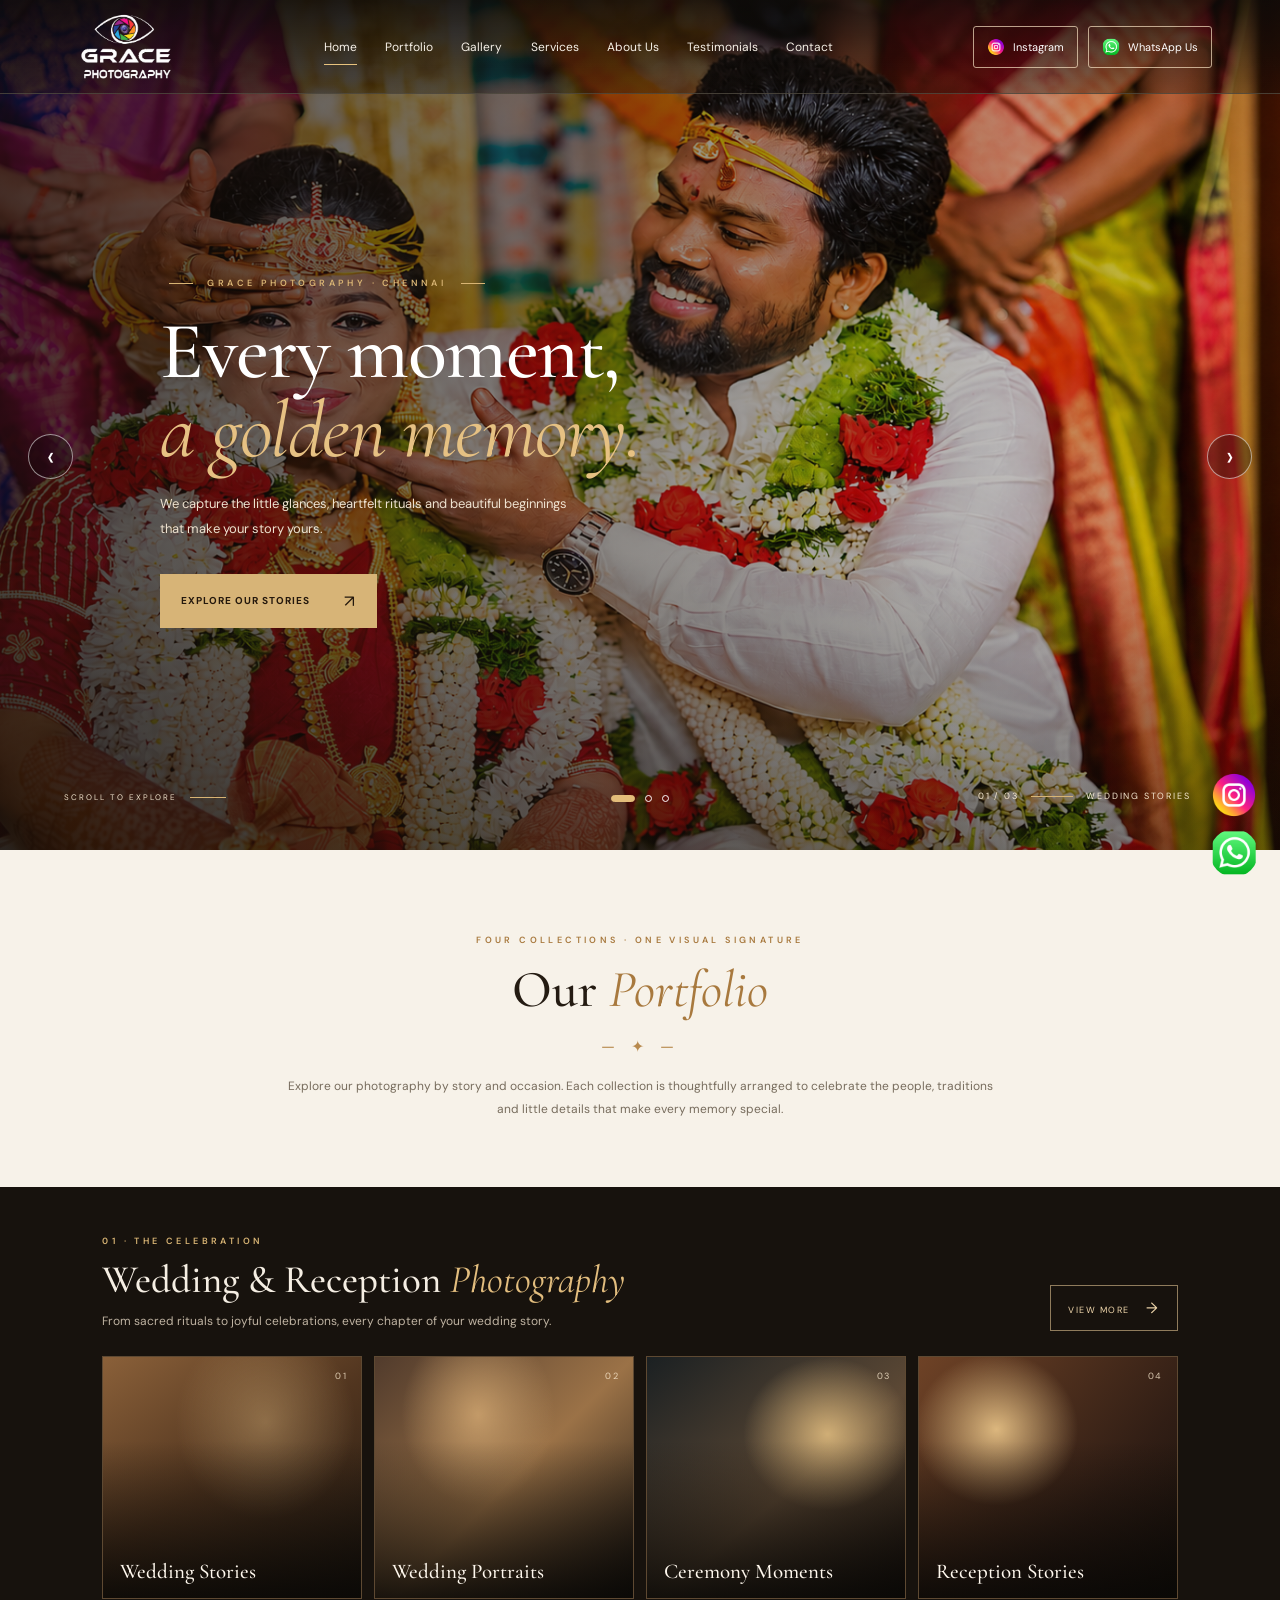
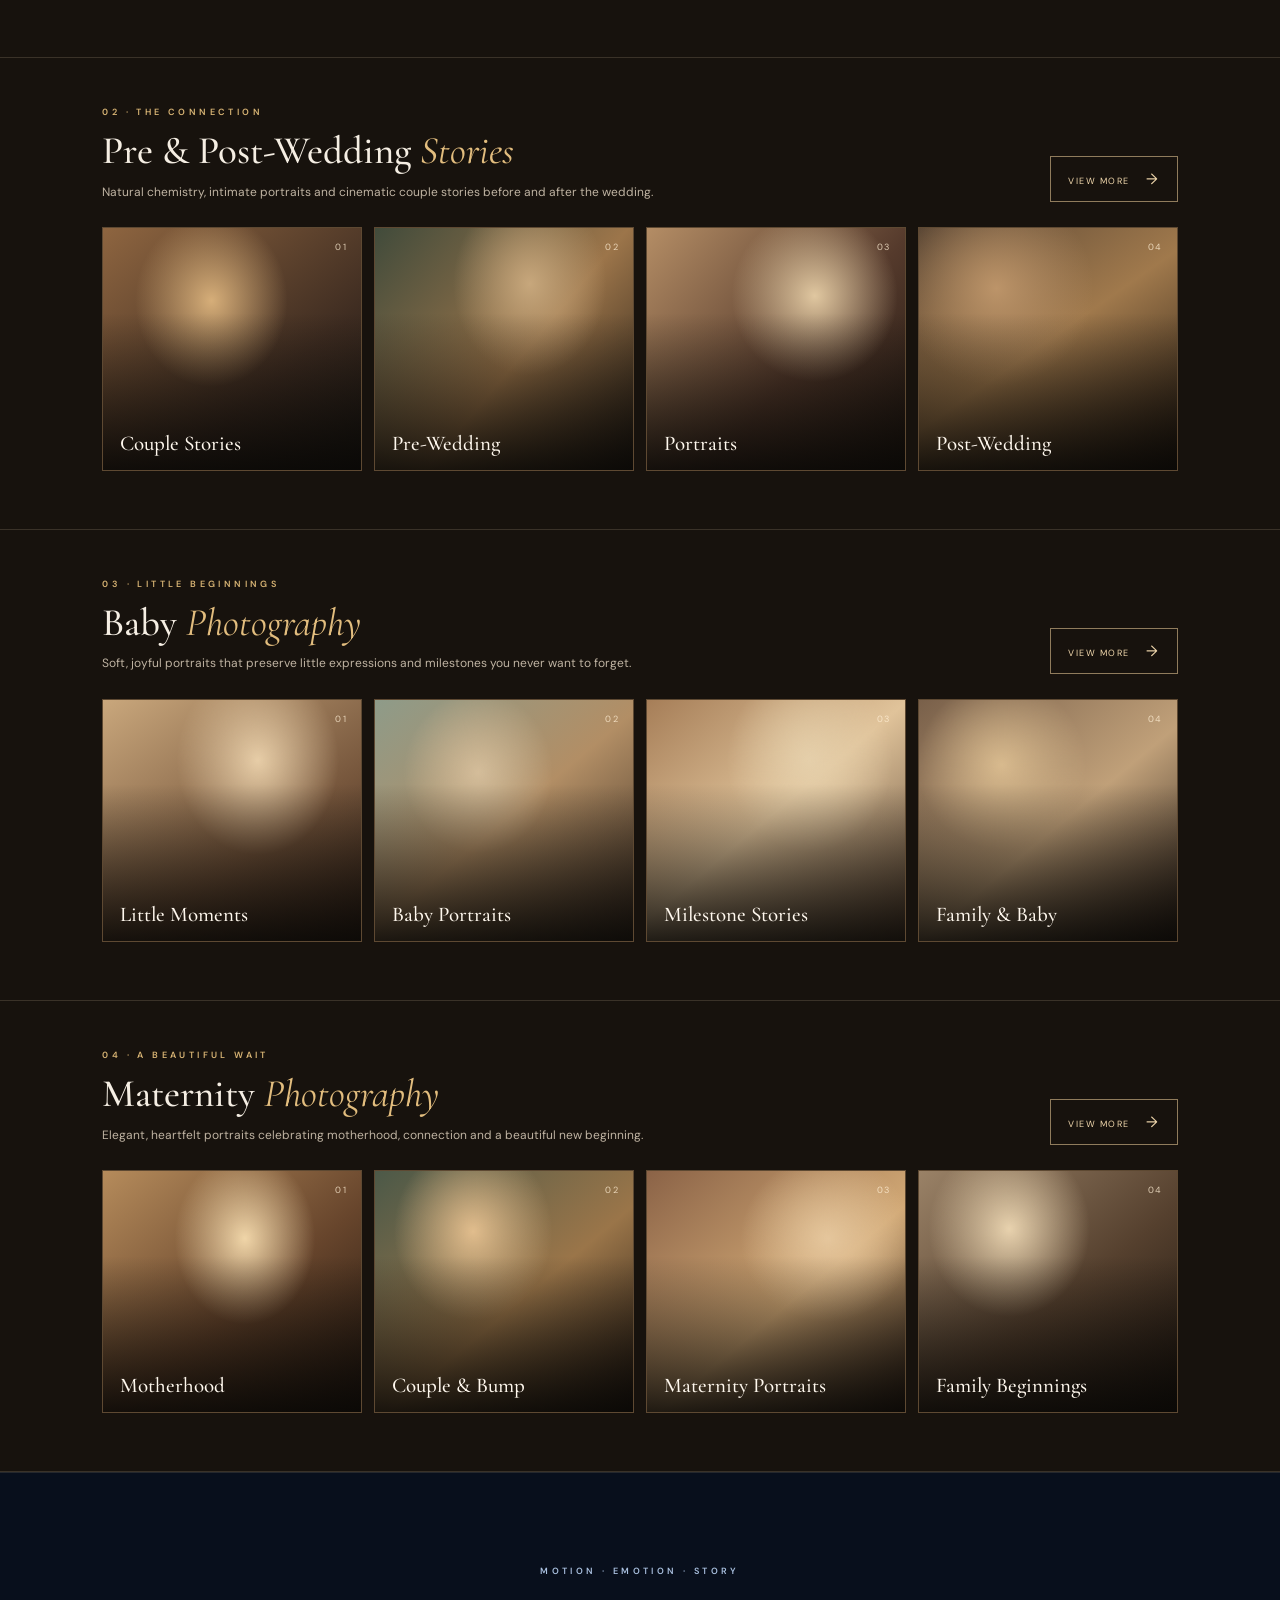
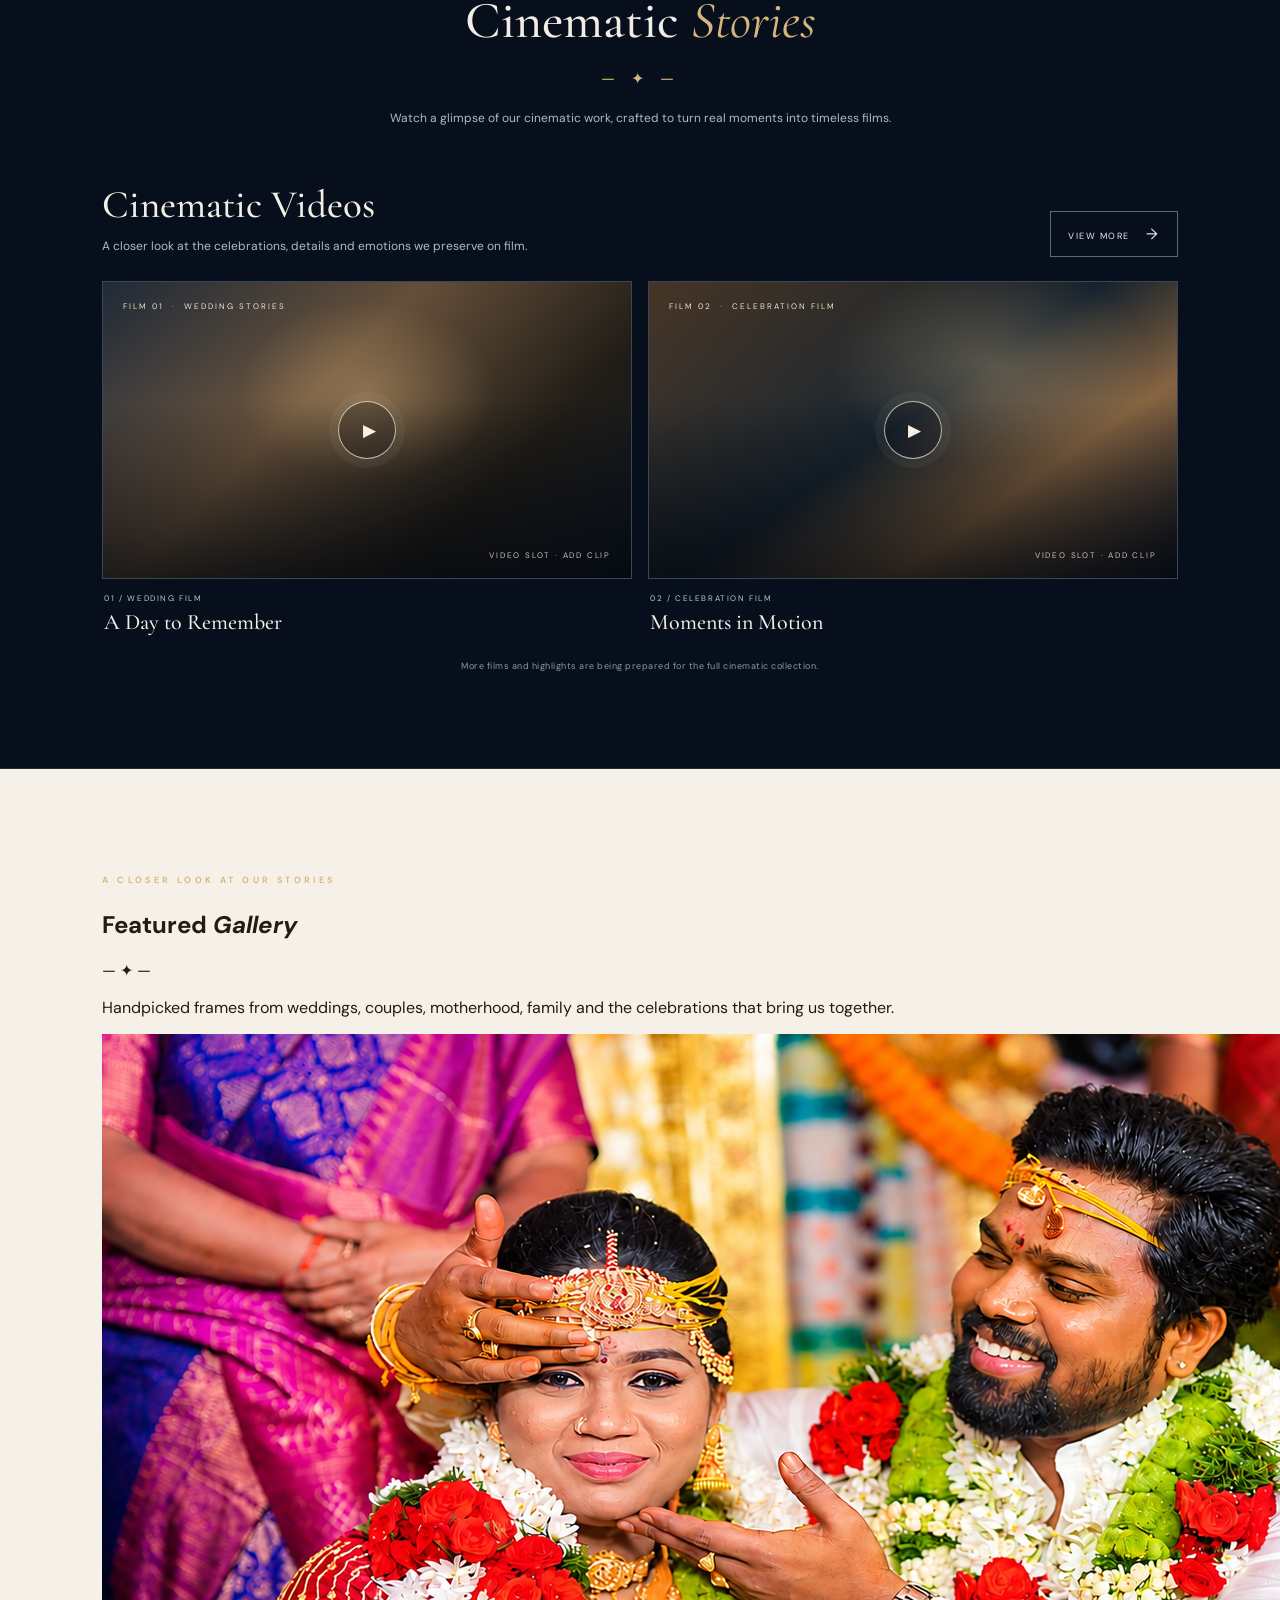
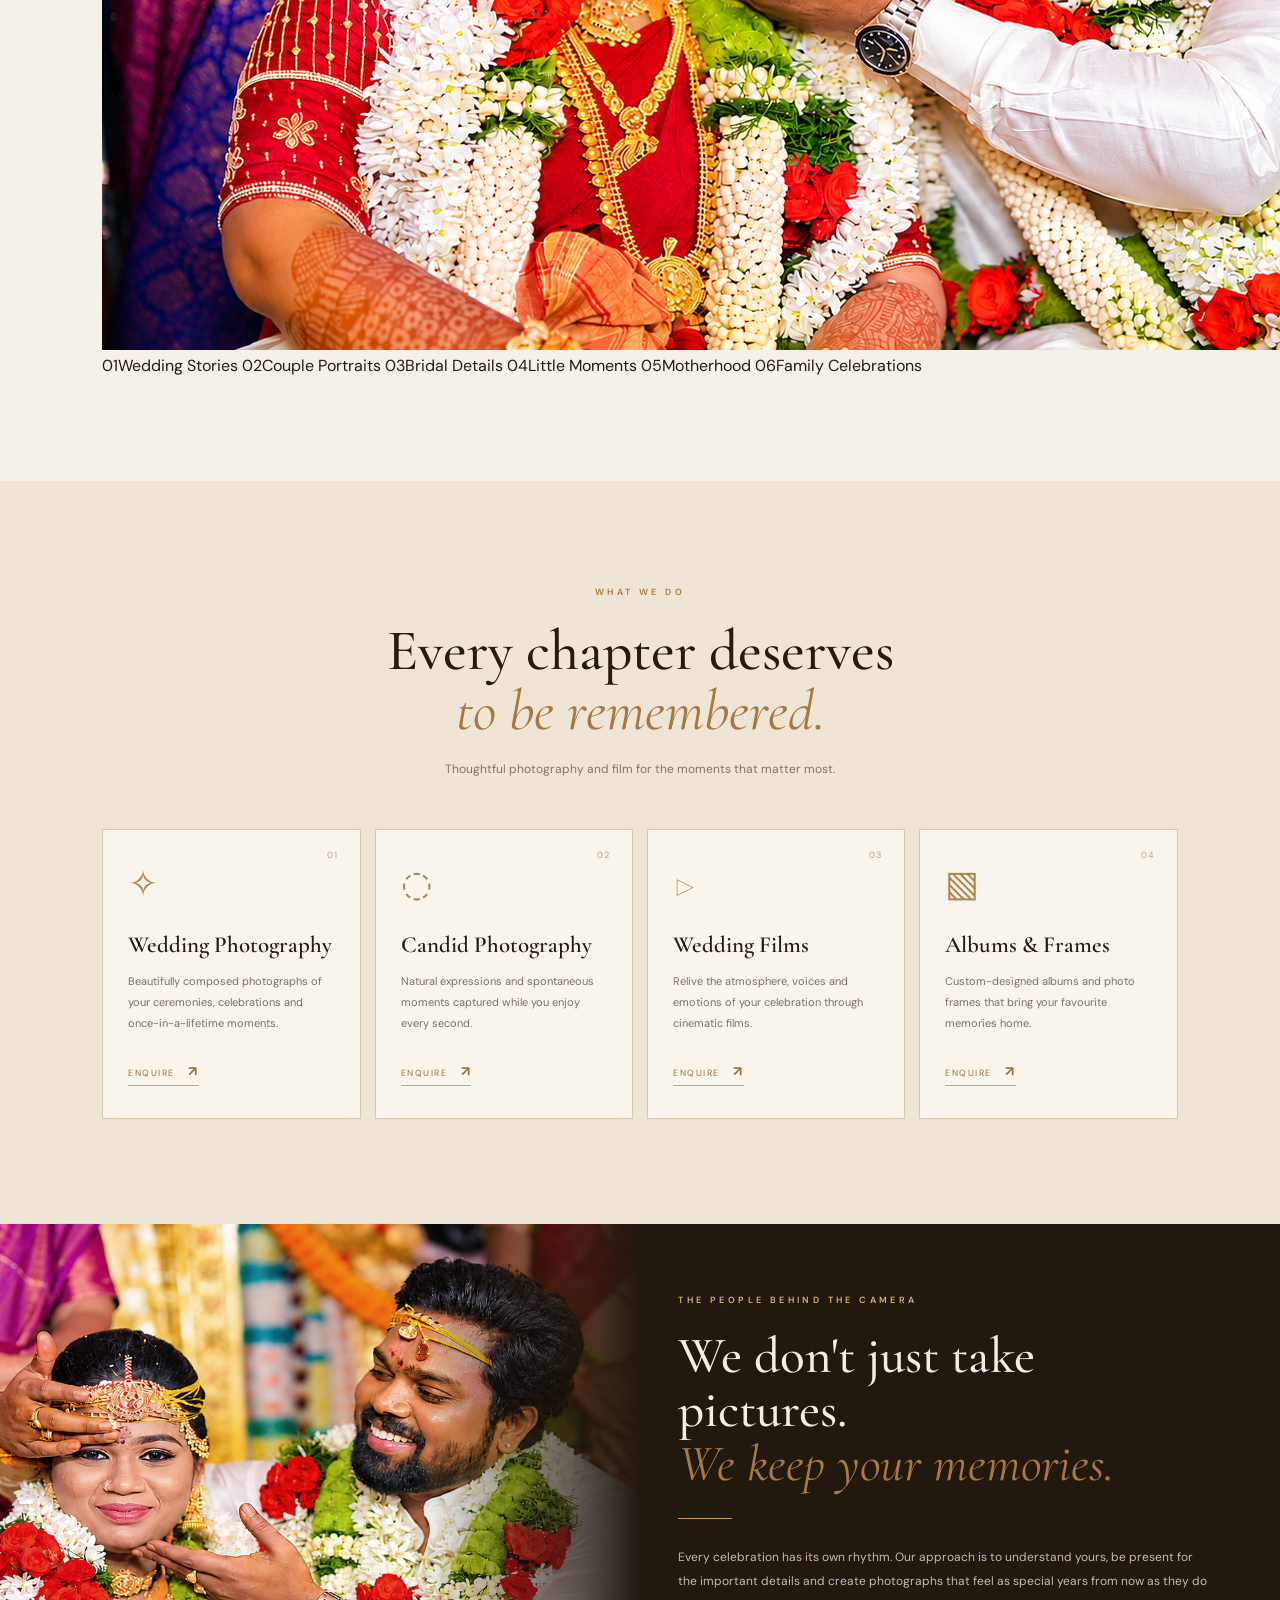
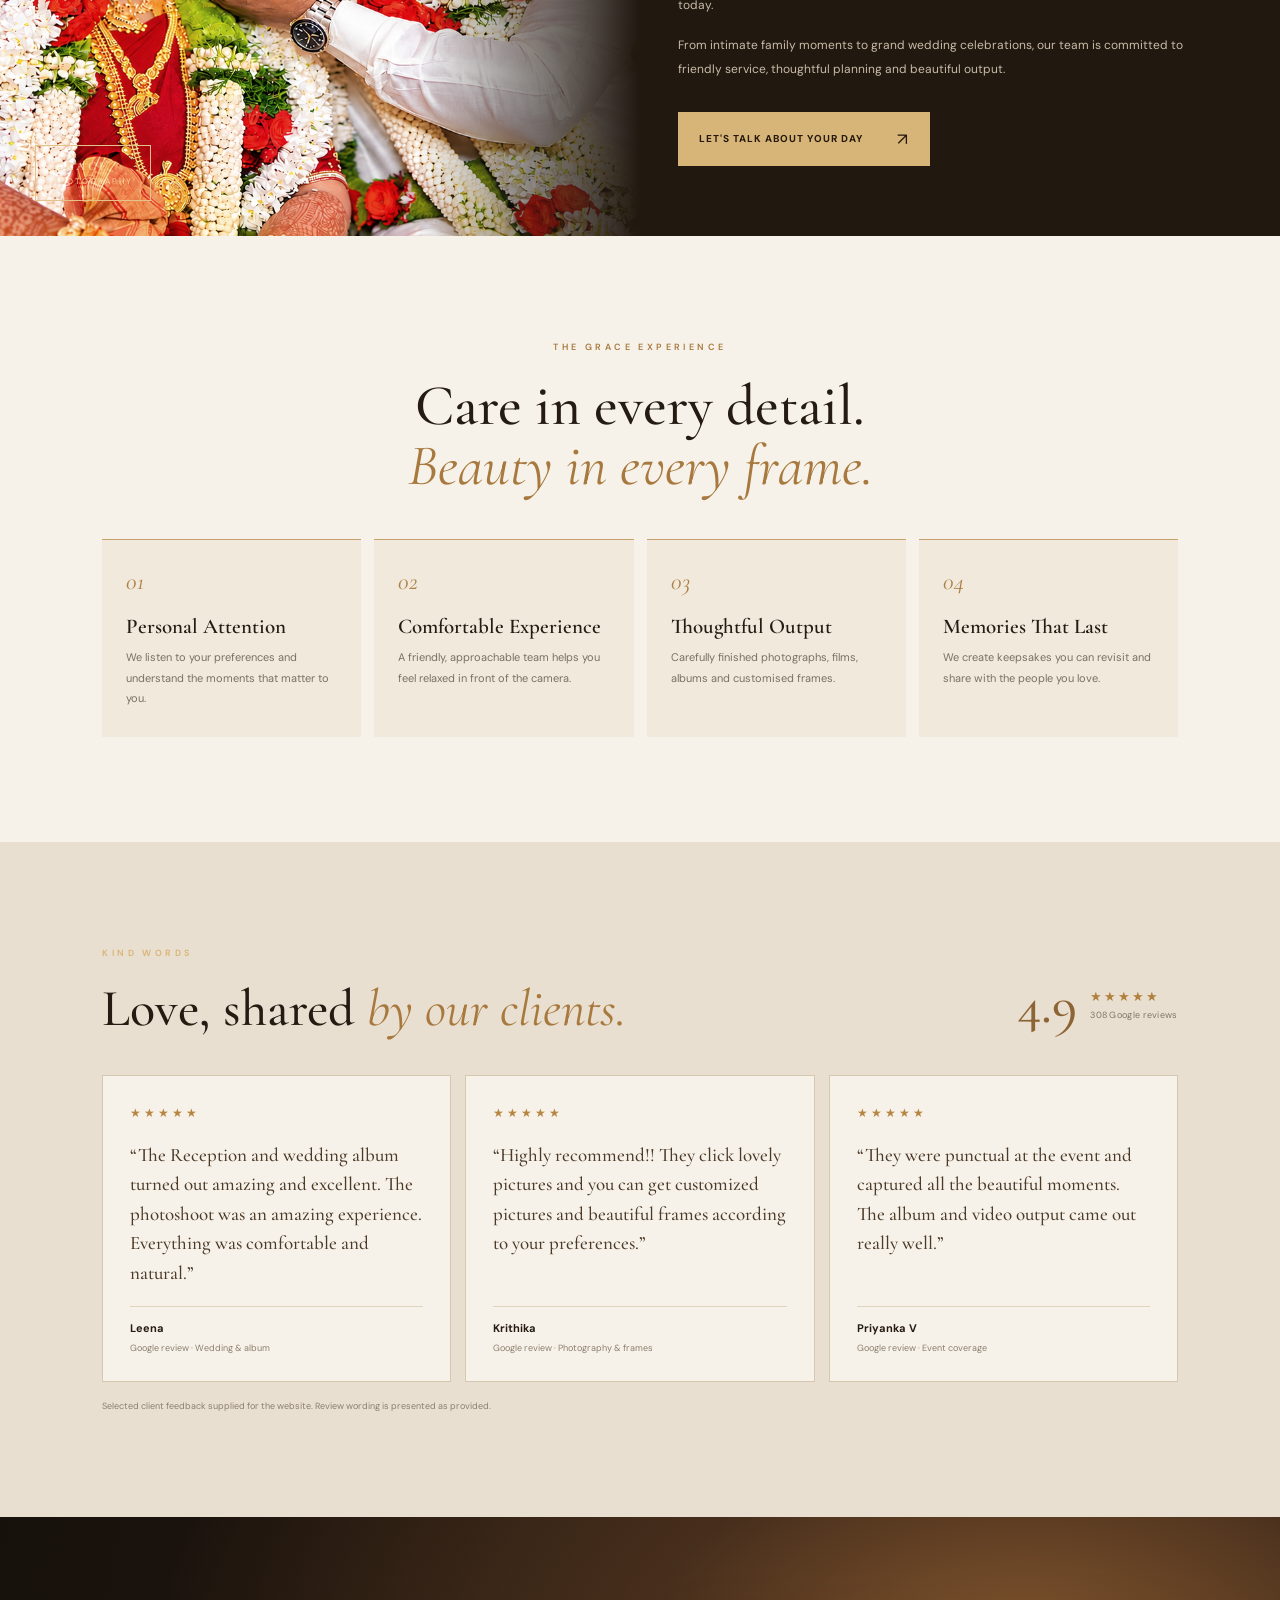
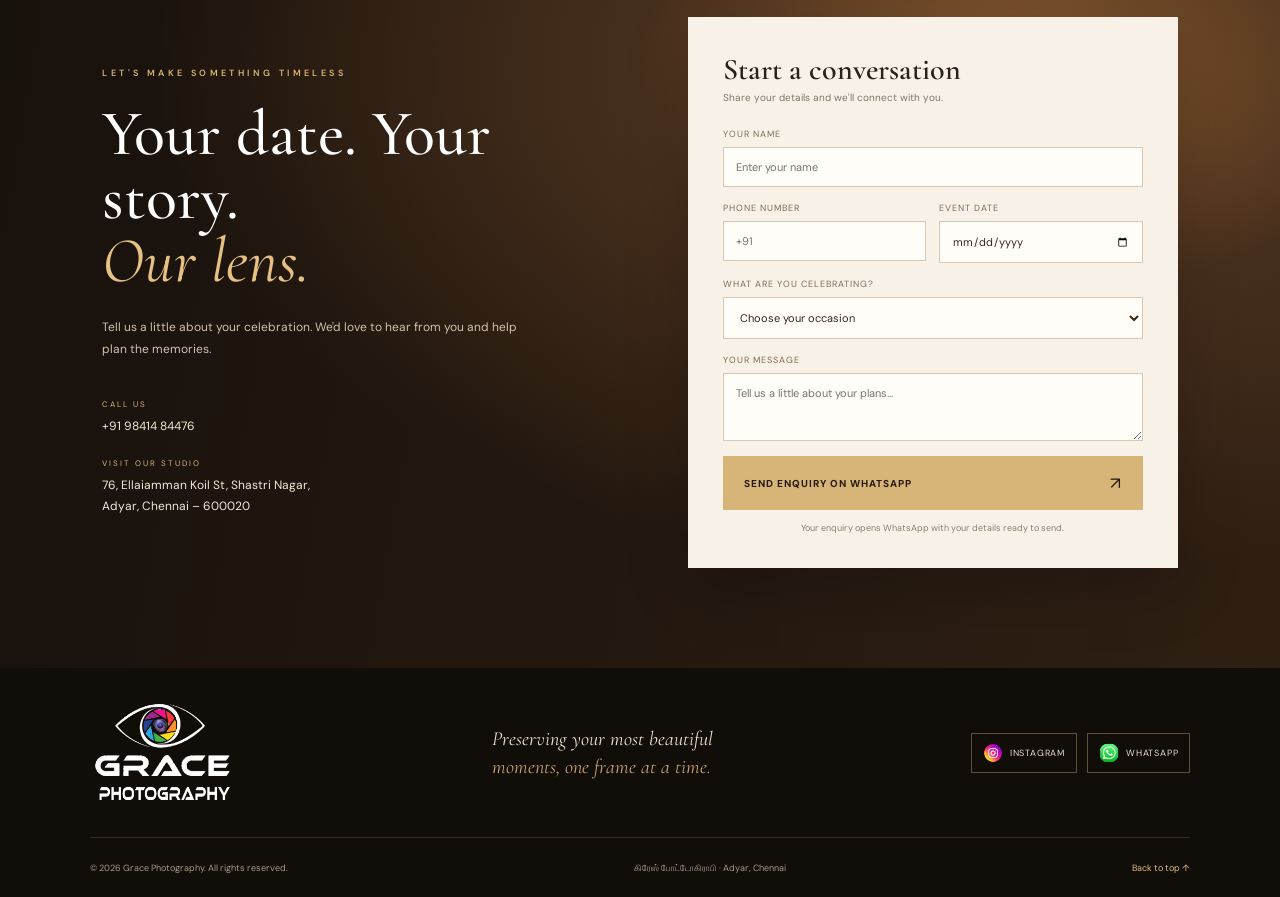
==== commit 55a80a6b: "Add six-image featured gallery section to homepage" ====
--- a/index.html
+++ b/index.html
@@ -20,6 +20,7 @@
     <nav class="main-nav" id="mainNav">
       <a class="active" href="#home">Home</a>
       <a href="#portfolio">Portfolio</a>
+      <a href="#featured-gallery">Gallery</a>
       <a href="#services">Services</a>
       <a href="#about">About Us</a>
       <a href="#testimonials">Testimonials</a>
@@ -151,6 +152,36 @@
         </article>
       </div>
       <p class="cinematic-footnote">More films and highlights are being prepared for the full cinematic collection.</p>
+    </section>
+
+    <section class="featured-gallery section-pad" id="featured-gallery">
+      <div class="gallery-section-heading">
+        <p class="eyebrow">A CLOSER LOOK AT OUR STORIES</p>
+        <h2>Featured <em>Gallery</em></h2>
+        <div class="gallery-ornament">— ✦ —</div>
+        <p>Handpicked frames from weddings, couples, motherhood, family and the celebrations that bring us together.</p>
+      </div>
+      <div class="featured-gallery-grid">
+        <a class="featured-gallery-card gallery-card-wedding" href="wedding-reception.html" aria-label="Explore wedding stories">
+          <img src="assets/wedding-feature.png" alt="Grace Photography wedding celebration">
+          <span class="gallery-card-index">01</span><span class="gallery-card-title">Wedding Stories</span>
+        </a>
+        <a class="featured-gallery-card gallery-card-couple" href="pre-post-wedding.html" aria-label="Explore couple portraits">
+          <span class="gallery-card-index">02</span><span class="gallery-card-title">Couple Portraits</span>
+        </a>
+        <a class="featured-gallery-card gallery-card-bridal" href="wedding-reception.html" aria-label="Explore bridal portraits">
+          <span class="gallery-card-index">03</span><span class="gallery-card-title">Bridal Details</span>
+        </a>
+        <a class="featured-gallery-card gallery-card-baby" href="baby-shoot.html" aria-label="Explore baby photography">
+          <span class="gallery-card-index">04</span><span class="gallery-card-title">Little Moments</span>
+        </a>
+        <a class="featured-gallery-card gallery-card-maternity" href="maternity-shoot.html" aria-label="Explore maternity photography">
+          <span class="gallery-card-index">05</span><span class="gallery-card-title">Motherhood</span>
+        </a>
+        <a class="featured-gallery-card gallery-card-celebration" href="wedding-reception.html" aria-label="Explore family celebrations">
+          <span class="gallery-card-index">06</span><span class="gallery-card-title">Family Celebrations</span>
+        </a>
+      </div>
     </section>
 
     <section class="services section-pad" id="services">
--- a/styles.css
+++ b/styles.css
@@ -95,3 +95,236 @@
  .collection-page-grid{gap:8px}.collection-page-grid .collection-tile{min-height:165px;height:43vw}
  .collection-cta{padding:24px 19px;flex-direction:column;align-items:flex-start}.collection-cta h3{font-size:25px}
 }
+
+
+/* Cinematic Stories — two featured homepage video frames + full film collection page */
+.cinematic-section {
+  background:#080f1c;
+  color:#f4f0e8;
+  border-top:1px solid rgba(214,190,151,.14);
+  border-bottom:1px solid rgba(214,190,151,.14);
+  padding-top:92px;
+  padding-bottom:96px;
+}
+.cinematic-intro { text-align:center; margin:0 auto 55px; max-width:760px; }
+.cinematic-intro .eyebrow { color:#a9c0df; margin-bottom:15px; }
+.cinematic-intro h2 {
+  margin:0;
+  font:500 clamp(38px,4.2vw,52px)/1.1 "Cormorant Garamond",serif;
+  color:#f2eee7;
+}
+.cinematic-intro h2 em { color:#d5b77d; font-weight:400; }
+.cinematic-ornament { color:#d4b77e; letter-spacing:6px; margin:18px 0; }
+.cinematic-intro>p:last-child {
+  color:#afbac9;
+  font-size:12px;
+  line-height:1.9;
+  margin:0 auto;
+}
+.cinematic-heading {
+  display:flex;
+  align-items:end;
+  justify-content:space-between;
+  gap:24px;
+  margin-bottom:24px;
+}
+.cinematic-heading h3 {
+  margin:0;
+  color:#f3eee6;
+  font:500 clamp(29px,3.2vw,39px)/1.1 "Cormorant Garamond",serif;
+}
+.cinematic-heading p {
+  color:#aebbd0;
+  font-size:12px;
+  margin:9px 0 0;
+  line-height:1.7;
+}
+.cinematic-view-more {
+  flex:0 0 auto;
+  border:1px solid rgba(188,204,224,.48);
+  padding:12px 17px;
+  color:#e4eaf2;
+  font-size:9px;
+  letter-spacing:1.5px;
+  transition:.25s;
+}
+.cinematic-view-more span { margin-left:13px; font-size:15px; }
+.cinematic-view-more:hover { background:#d6b77b; border-color:#d6b77b; color:#17120d; }
+.cinematic-grid {
+  display:grid;
+  grid-template-columns:repeat(2,minmax(0,1fr));
+  gap:16px;
+}
+.cinematic-video-card { min-width:0; }
+.cinematic-video-frame {
+  aspect-ratio:16/9;
+  position:relative;
+  overflow:hidden;
+  display:flex;
+  align-items:center;
+  justify-content:center;
+  border:1px solid rgba(194,207,224,.24);
+  background-color:#121c2a;
+  isolation:isolate;
+}
+.cinematic-video-frame:before {
+  content:"";
+  position:absolute;
+  inset:0;
+  z-index:-2;
+  transition:transform .8s ease;
+}
+.cinematic-video-frame:after {
+  content:"";
+  position:absolute;
+  inset:0;
+  z-index:-1;
+  background:linear-gradient(0deg,rgba(3,7,13,.78),rgba(3,7,13,.12) 60%,rgba(3,7,13,.2));
+}
+.cinematic-video-card:hover .cinematic-video-frame:before { transform:scale(1.045); }
+.cinematic-art-one:before {
+  background:
+    radial-gradient(ellipse at 50% 37%,rgba(232,190,128,.42),transparent 34%),
+    linear-gradient(135deg,#263342 0%,#7c6044 39%,#252018 72%,#101827 100%);
+}
+.cinematic-art-two:before {
+  background:
+    radial-gradient(ellipse at 65% 28%,rgba(226,192,142,.38),transparent 33%),
+    linear-gradient(145deg,#57402c 0%,#1b2934 48%,#9a7249 70%,#101725 100%);
+}
+.cinematic-frame-label {
+  position:absolute;
+  top:19px;
+  left:20px;
+  color:#f2e4cb;
+  font-size:8px;
+  letter-spacing:2px;
+}
+.cinematic-frame-label i { color:#d4b77e; font-style:normal; padding:0 4px; }
+.cinematic-play-mark {
+  width:58px;
+  height:58px;
+  border:1px solid rgba(247,238,221,.72);
+  border-radius:50%;
+  display:grid;
+  place-items:center;
+  padding-left:4px;
+  color:#f8f0e3;
+  font-size:17px;
+  background:rgba(8,14,23,.27);
+  box-shadow:0 0 0 9px rgba(255,255,255,.045);
+}
+.cinematic-add-note {
+  position:absolute;
+  bottom:18px;
+  right:20px;
+  color:rgba(245,237,224,.8);
+  font-size:8px;
+  letter-spacing:1.8px;
+}
+.cinematic-video-caption {
+  display:flex;
+  flex-direction:column;
+  gap:6px;
+  padding:14px 2px 0;
+}
+.cinematic-video-caption span {
+  color:#b8c7db;
+  font-size:8px;
+  letter-spacing:1.6px;
+}
+.cinematic-video-caption b {
+  color:#f3eee6;
+  font:500 22px "Cormorant Garamond",serif;
+}
+.cinematic-footnote {
+  text-align:center;
+  margin:25px 0 0;
+  color:#8797ac;
+  font-size:9px;
+  letter-spacing:.5px;
+}
+
+/* Full cinematic film library */
+.cinematic-page { background:#080f1c; color:#f3eee6; min-height:100vh; }
+.cinematic-page-hero {
+  text-align:center;
+  padding:158px 8% 65px;
+  min-height:365px;
+  background:linear-gradient(180deg,rgba(5,10,18,.94),rgba(8,15,28,.91)),
+    radial-gradient(ellipse at 50% 15%,#33445b,#080f1c 70%);
+  border-bottom:1px solid rgba(201,184,151,.15);
+}
+.cinematic-page-hero .eyebrow { color:#adc1dc; margin-bottom:15px; }
+.cinematic-page-hero h1 {
+  margin:0;
+  color:#f3eee6;
+  font:500 clamp(42px,5vw,62px)/1.05 "Cormorant Garamond",serif;
+}
+.cinematic-page-hero h1 em { color:#d6b77b; font-weight:400; }
+.cinematic-page-hero p:not(.eyebrow) {
+  max-width:690px;
+  color:#acb8c8;
+  font-size:12px;
+  line-height:1.9;
+  margin:18px auto 0;
+}
+.cinematic-page-content {
+  width:min(1300px,86%);
+  margin:0 auto;
+  padding:64px 0 90px;
+}
+.cinematic-page-heading {
+  display:flex;
+  justify-content:space-between;
+  align-items:end;
+  gap:20px;
+  margin-bottom:25px;
+}
+.cinematic-page-heading h2 {
+  margin:0;
+  font:500 37px "Cormorant Garamond",serif;
+}
+.cinematic-page-heading p {
+  font-size:11px;
+  color:#aeb9c8;
+  margin:8px 0 0;
+}
+.cinematic-library-grid {
+  display:grid;
+  grid-template-columns:repeat(2,minmax(0,1fr));
+  gap:26px 16px;
+}
+.cinematic-library-grid .cinematic-video-frame { aspect-ratio:16/9; }
+.cinematic-library-grid .cinematic-video-caption { padding-top:13px; }
+.cinematic-back-link {
+  display:inline-flex;
+  margin-top:38px;
+  color:#e1c58f;
+  font-size:9px;
+  letter-spacing:1.5px;
+  border-bottom:1px solid rgba(225,197,143,.55);
+  padding-bottom:8px;
+}
+.cinematic-page .site-header { position:absolute; }
+@media(max-width:760px) {
+  .cinematic-grid,.cinematic-library-grid { grid-template-columns:1fr; }
+  .cinematic-page-hero { min-height:330px; padding-top:132px; }
+  .cinematic-page-content { width:88%; padding:45px 0 65px; }
+}
+@media(max-width:560px) {
+  .cinematic-section { padding-top:72px; padding-bottom:74px; }
+  .cinematic-intro { margin-bottom:38px; }
+  .cinematic-intro>p:last-child { font-size:11px; }
+  .cinematic-heading { align-items:flex-start; flex-direction:column; gap:14px; }
+  .cinematic-heading p { font-size:10px; }
+  .cinematic-view-more { align-self:flex-start; padding:10px 14px; }
+  .cinematic-grid { gap:22px; }
+  .cinematic-frame-label { top:12px; left:12px; font-size:7px; }
+  .cinematic-add-note { bottom:12px; right:12px; font-size:7px; }
+  .cinematic-play-mark { width:48px; height:48px; font-size:14px; }
+  .cinematic-video-caption b { font-size:20px; }
+  .cinematic-page-hero { padding:119px 7% 48px; min-height:310px; }
+  .cinematic-page-hero h1 { font-size:43px; }
+  .cinematic-page-heading h2 { font-size:31px; }
+}
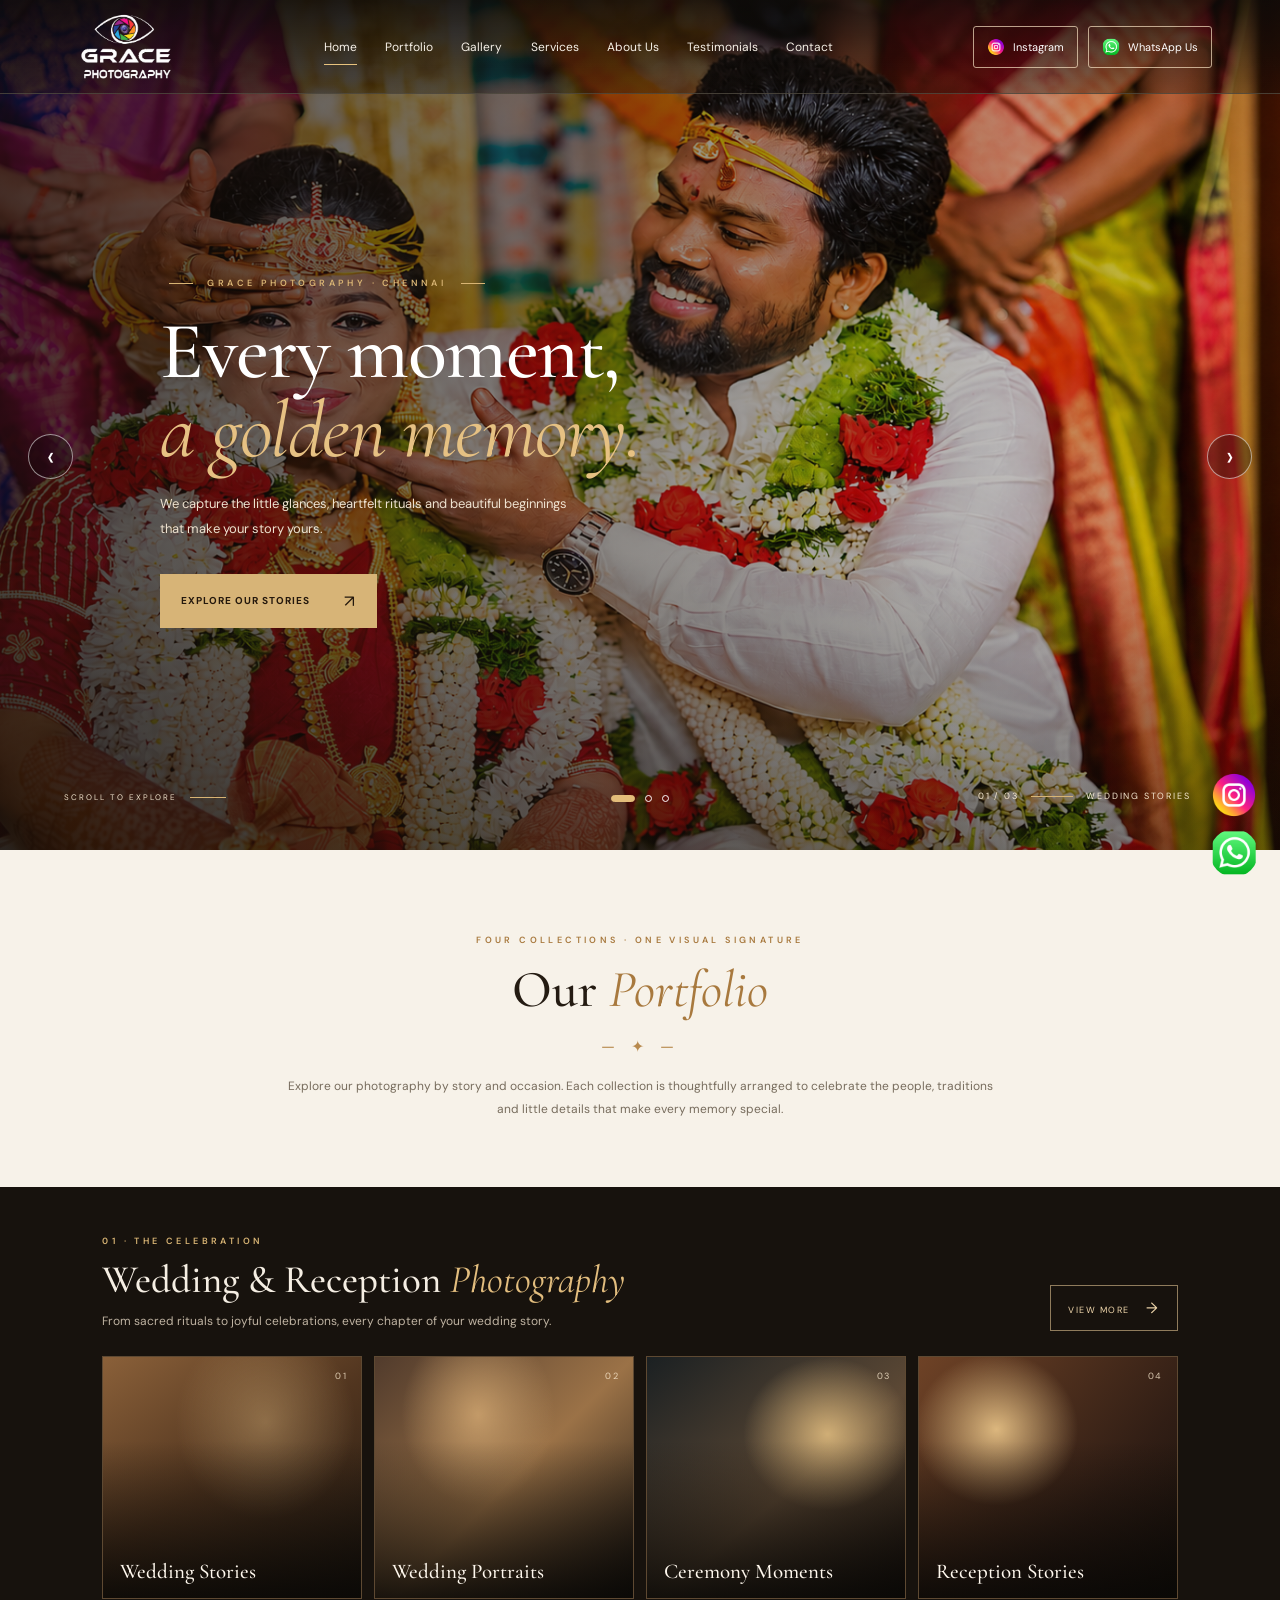
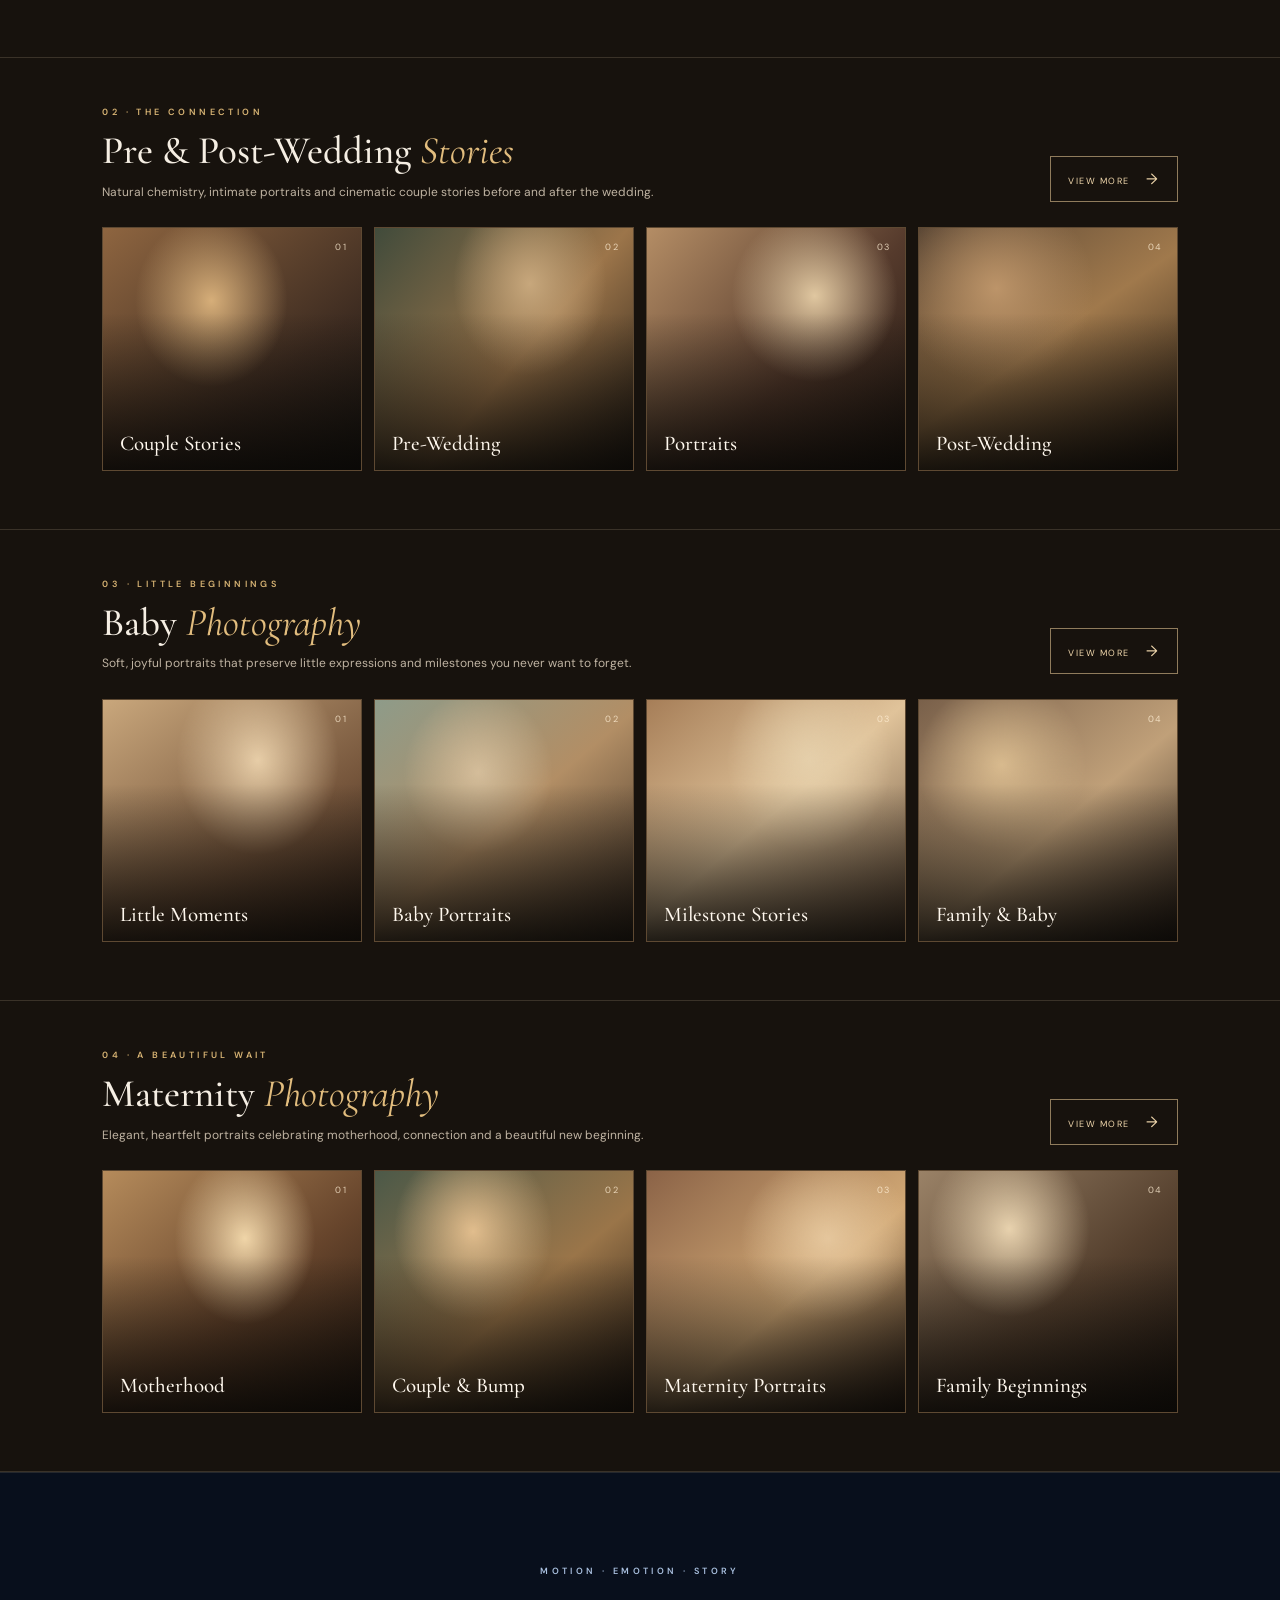
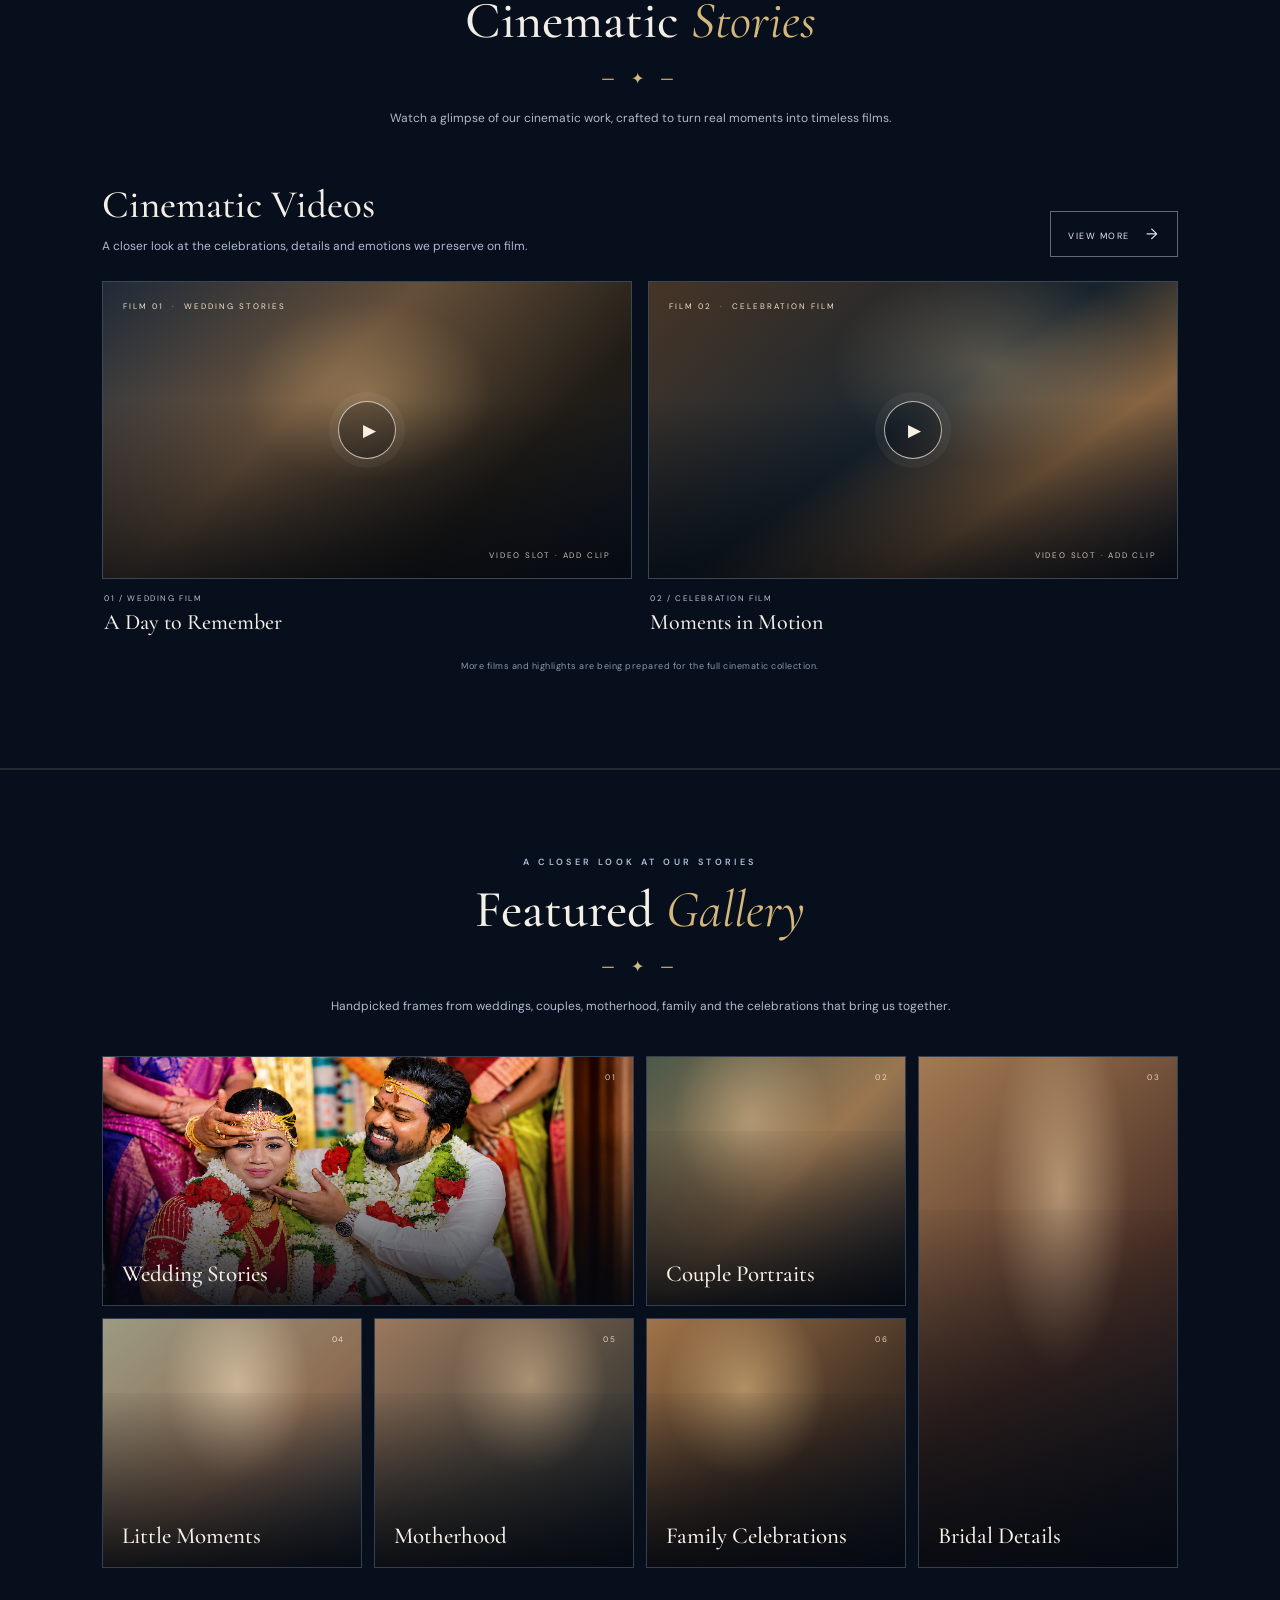
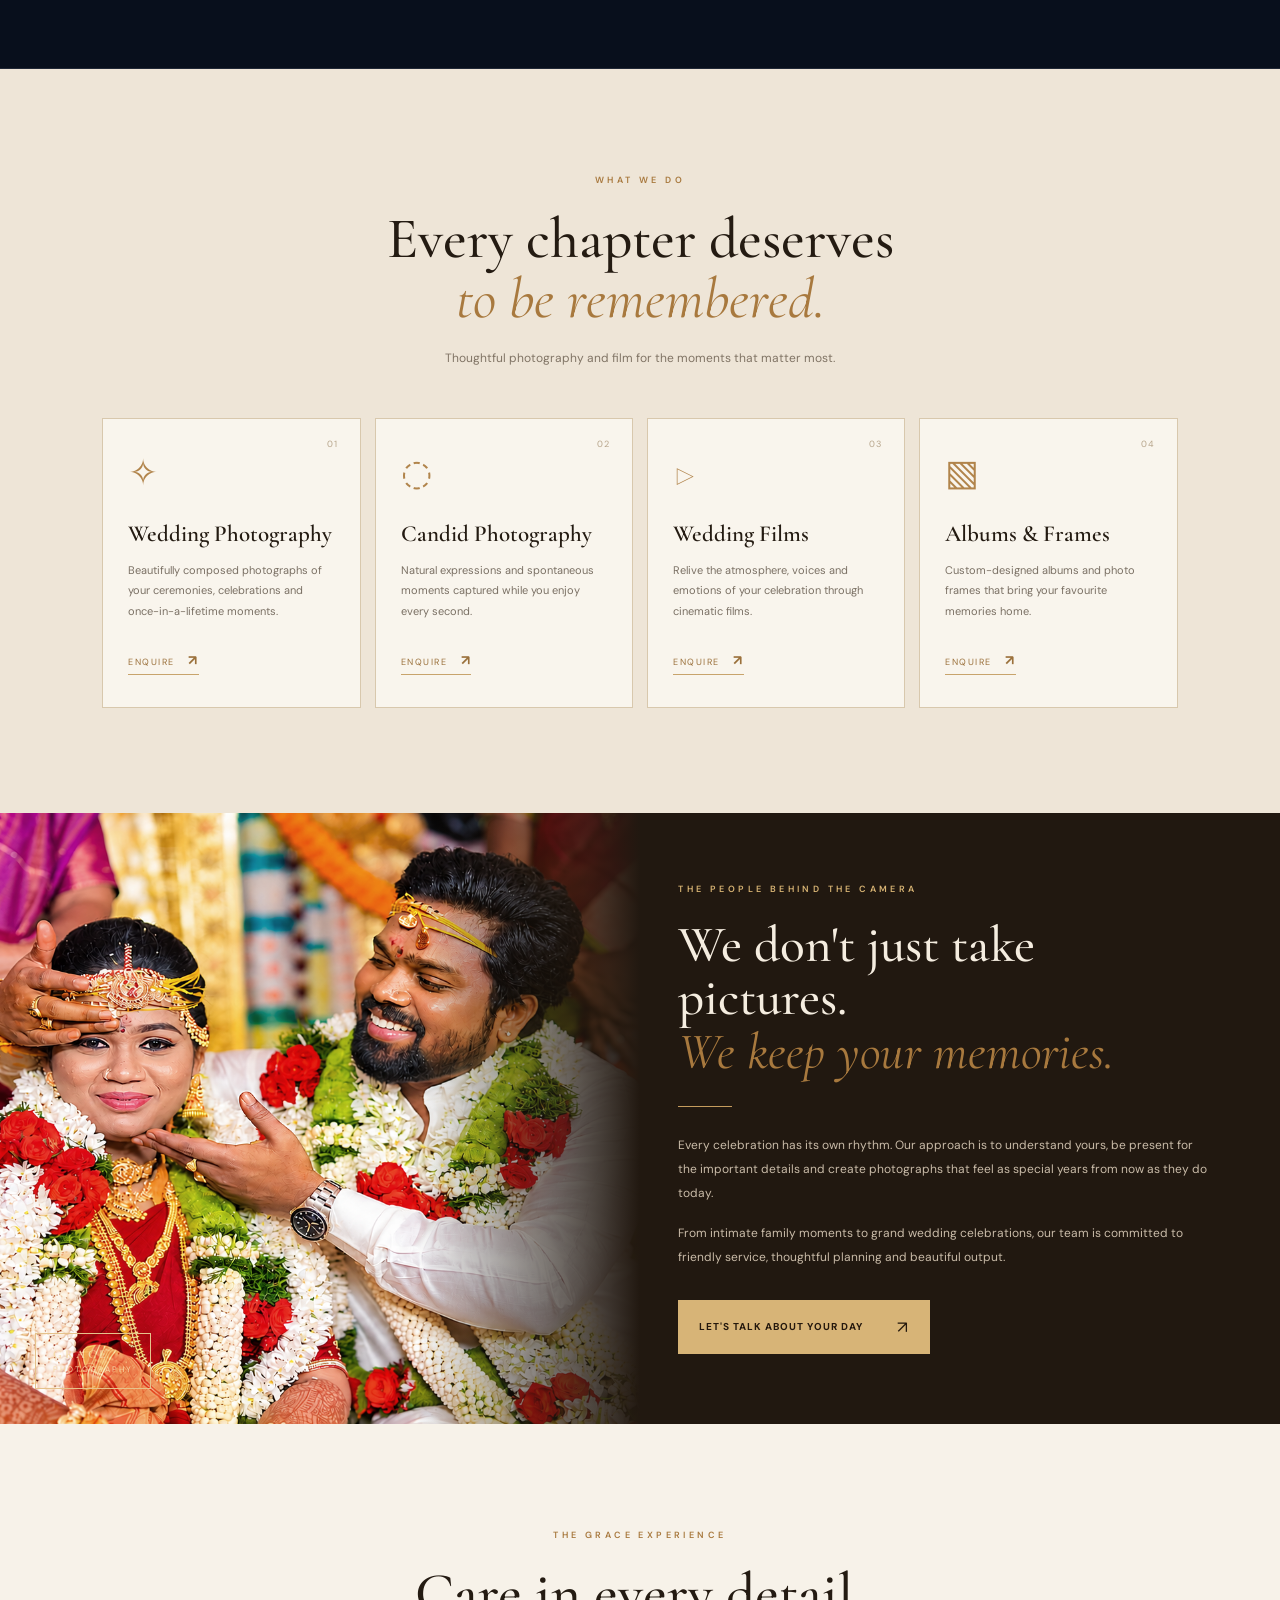
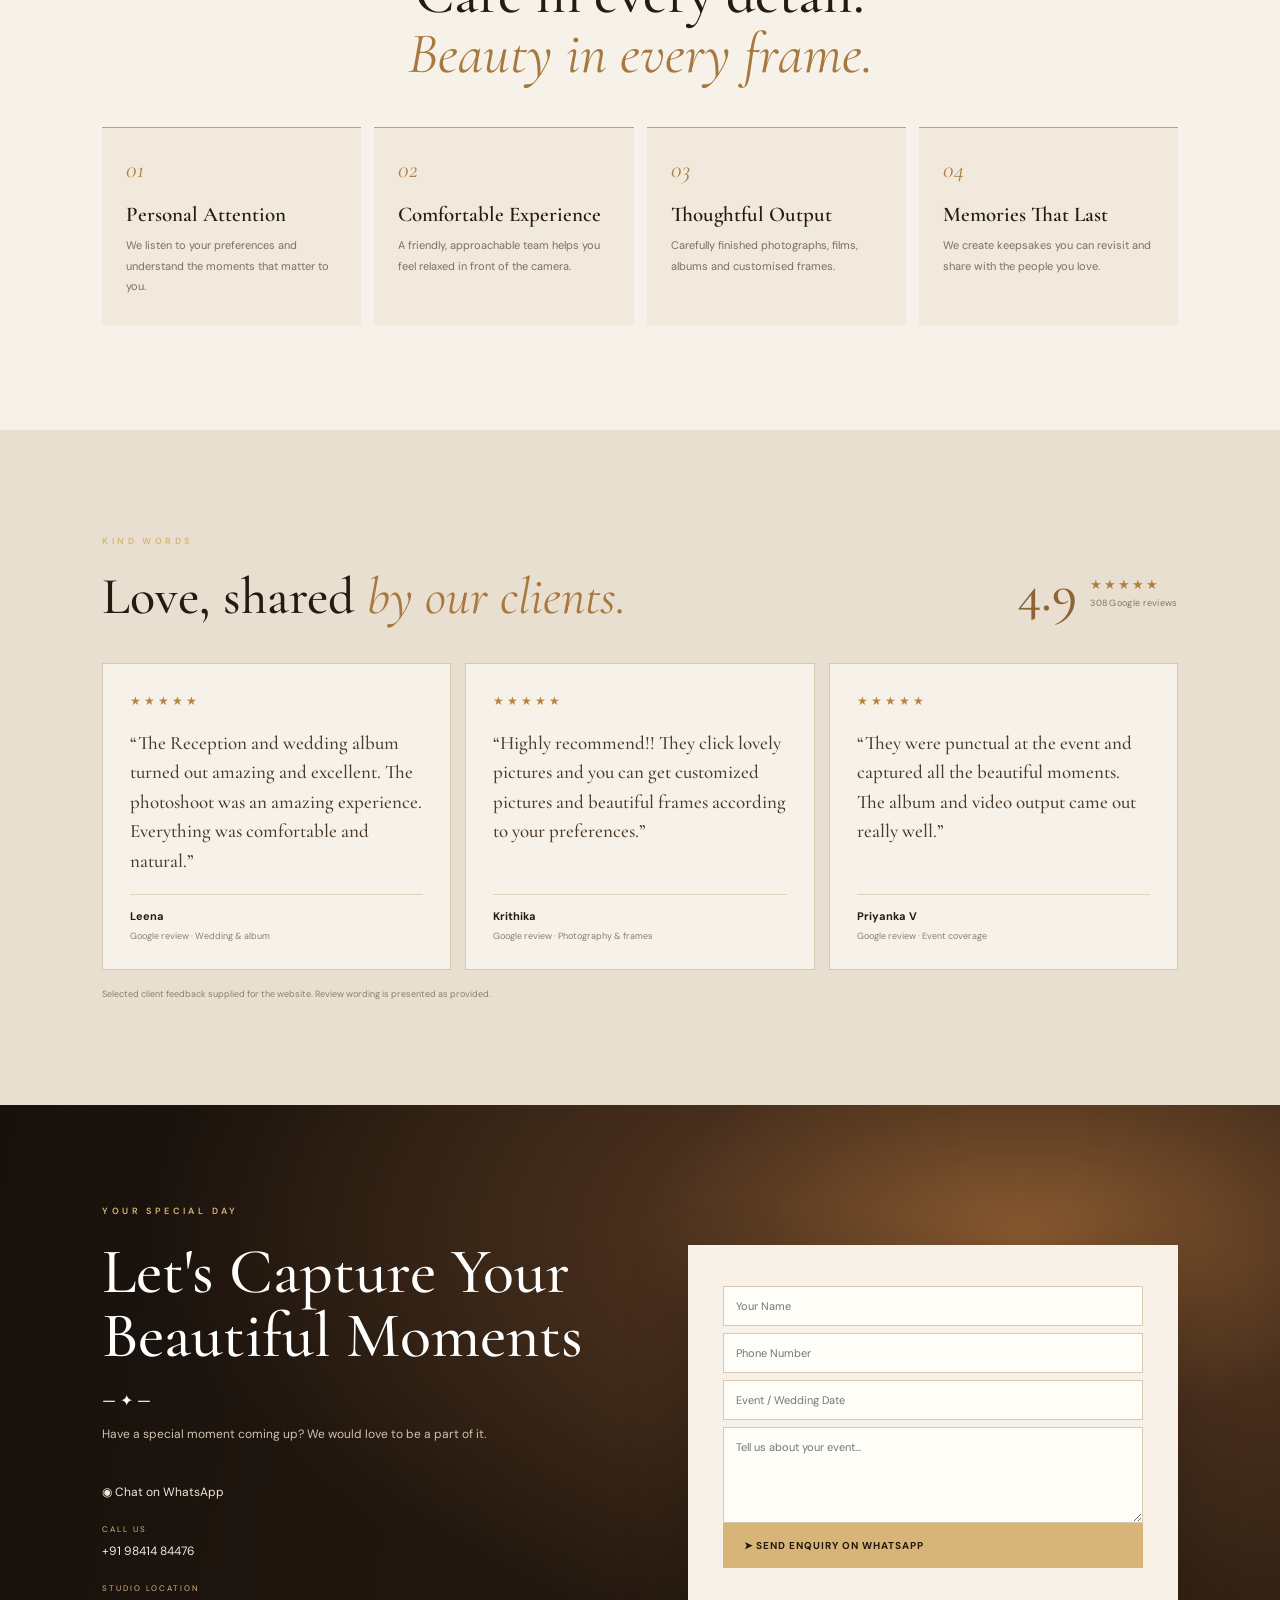
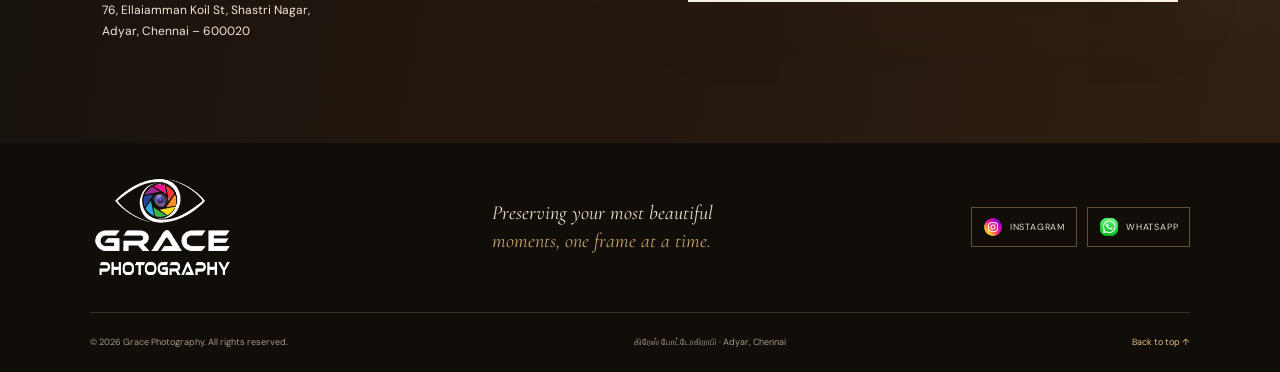
==== commit 4f751c9d: "Restyle contact enquiry form to full-width layout above footer" ====
--- a/index.html
+++ b/index.html
@@ -222,15 +222,23 @@
     <section class="contact" id="contact">
       <div class="contact-backdrop"></div>
       <div class="contact-inner">
-        <div class="contact-copy"><p class="eyebrow">LET'S MAKE SOMETHING TIMELESS</p><h2>Your date. Your story.<br><em>Our lens.</em></h2><p>Tell us a little about your celebration. We'd love to hear from you and help plan the memories.</p><div class="contact-details"><a href="tel:+919841484476"><span>CALL US</span>+91 98414 84476</a><a href="https://www.google.com/maps/search/?api=1&query=76%2C+Ellaiamman+Koil+St%2C+Shastri+Nagar%2C+Adyar%2C+Chennai+600020" target="_blank" rel="noopener"><span>VISIT OUR STUDIO</span>76, Ellaiamman Koil St, Shastri Nagar,<br>Adyar, Chennai – 600020</a></div></div>
+        <div class="contact-copy">
+          <p class="eyebrow">YOUR SPECIAL DAY</p>
+          <h2>Let's Capture Your<br>Beautiful Moments</h2>
+          <div class="contact-ornament">— ✦ —</div>
+          <p>Have a special moment coming up? We would love to be a part of it.</p>
+          <div class="contact-details">
+            <a class="contact-whatsapp" href="https://wa.me/919841484476" target="_blank" rel="noopener">◉ Chat on WhatsApp</a>
+            <a href="tel:+919841484476"><span>CALL US</span>+91 98414 84476</a>
+            <a href="https://www.google.com/maps/search/?api=1&query=76%2C+Ellaiamman+Koil+St%2C+Shastri+Nagar%2C+Adyar%2C+Chennai+600020" target="_blank" rel="noopener"><span>STUDIO LOCATION</span>76, Ellaiamman Koil St, Shastri Nagar,<br>Adyar, Chennai – 600020</a>
+          </div>
+        </div>
         <form class="enquiry-form" id="enquiryForm">
-          <h3>Start a conversation</h3><p>Share your details and we'll connect with you.</p>
-          <label>Your name<input name="name" type="text" placeholder="Enter your name" required></label>
-          <div class="form-row"><label>Phone number<input name="phone" type="tel" placeholder="+91" required></label><label>Event date<input name="date" type="date"></label></div>
-          <label>What are you celebrating?<select name="event"><option value="">Choose your occasion</option><option>Wedding</option><option>Engagement</option><option>Reception</option><option>Family photoshoot</option><option>Other event</option></select></label>
-          <label>Your message<textarea name="message" rows="3" placeholder="Tell us a little about your plans..."></textarea></label>
-          <button class="gold-button form-submit" type="submit">Send Enquiry on WhatsApp <b>↗</b></button>
-          <small class="form-note">Your enquiry opens WhatsApp with your details ready to send.</small>
+          <input name="name" type="text" placeholder="Your Name" aria-label="Your Name" autocomplete="name" required>
+          <input name="phone" type="tel" placeholder="Phone Number" aria-label="Phone Number" autocomplete="tel" required>
+          <input name="event_date" type="text" placeholder="Event / Wedding Date" aria-label="Event or wedding date">
+          <textarea name="message" rows="5" placeholder="Tell us about your event..." aria-label="Tell us about your event"></textarea>
+          <button class="gold-button form-submit" type="submit">➤ Send Enquiry on WhatsApp</button>
         </form>
       </div>
     </section>
--- a/styles.css
+++ b/styles.css
@@ -328,3 +328,174 @@
   .cinematic-page-hero h1 { font-size:43px; }
   .cinematic-page-heading h2 { font-size:31px; }
 }
+
+
+/* Featured Gallery — six-frame editorial mosaic */
+.featured-gallery {
+  background:#080f1c;
+  color:#f2eee7;
+  border-top:1px solid rgba(196,210,227,.13);
+  border-bottom:1px solid rgba(196,210,227,.13);
+  padding-top:86px;
+  padding-bottom:100px;
+}
+.gallery-section-heading {
+  text-align:center;
+  max-width:760px;
+  margin:0 auto 38px;
+}
+.gallery-section-heading .eyebrow {
+  color:#abc0da;
+  margin-bottom:14px;
+}
+.gallery-section-heading h2 {
+  font:500 clamp(38px,4.2vw,52px)/1.08 "Cormorant Garamond",serif;
+  margin:0;
+  color:#f4f0e8;
+}
+.gallery-section-heading h2 em {
+  color:#d6b77b;
+  font-weight:400;
+}
+.gallery-ornament {
+  color:#d3b77f;
+  letter-spacing:6px;
+  margin:18px 0;
+}
+.gallery-section-heading>p:last-child {
+  color:#aebbd0;
+  font-size:12px;
+  line-height:1.9;
+  margin:0 auto;
+}
+.featured-gallery-grid {
+  display:grid;
+  grid-template-columns:repeat(4,minmax(0,1fr));
+  grid-template-rows:250px 250px;
+  gap:12px;
+}
+.featured-gallery-card {
+  position:relative;
+  display:block;
+  min-width:0;
+  overflow:hidden;
+  isolation:isolate;
+  border:1px solid rgba(193,207,225,.17);
+  background:#172234;
+  transition:border-color .25s,transform .25s;
+}
+.featured-gallery-card:before {
+  content:"";
+  position:absolute;
+  z-index:-2;
+  inset:0;
+  transition:transform .75s ease;
+  background:
+    radial-gradient(ellipse at 65% 27%,rgba(224,188,132,.44),transparent 36%),
+    linear-gradient(145deg,#5e4937 0%,#253244 54%,#101a29 100%);
+}
+.featured-gallery-card:after {
+  content:"";
+  position:absolute;
+  z-index:-1;
+  inset:30% 0 0;
+  background:linear-gradient(0deg,rgba(4,8,15,.9),rgba(4,8,15,.04));
+}
+.featured-gallery-card:hover {
+  border-color:rgba(219,190,135,.72);
+  transform:translateY(-3px);
+}
+.featured-gallery-card:hover:before,
+.featured-gallery-card:hover img { transform:scale(1.055); }
+.featured-gallery-card img {
+  position:absolute;
+  z-index:-2;
+  inset:0;
+  width:100%;
+  height:100%;
+  object-fit:cover;
+  transition:transform .75s ease;
+  filter:saturate(.82) contrast(1.04);
+}
+.gallery-card-wedding { grid-column:span 2; grid-row:1; }
+.gallery-card-couple { grid-column:3; grid-row:1; }
+.gallery-card-bridal { grid-column:4; grid-row:1 / span 2; }
+.gallery-card-baby { grid-column:1; grid-row:2; }
+.gallery-card-maternity { grid-column:2; grid-row:2; }
+.gallery-card-celebration { grid-column:3; grid-row:2; }
+.gallery-card-couple:before {
+  background:radial-gradient(ellipse at 40% 25%,rgba(226,194,147,.5),transparent 36%),linear-gradient(135deg,#4d594a,#9a7650 52%,#1b2027);
+}
+.gallery-card-bridal:before {
+  background:radial-gradient(ellipse at 55% 26%,rgba(236,204,159,.55),transparent 34%),linear-gradient(140deg,#a37a53,#4b3026 55%,#101725);
+}
+.gallery-card-baby:before {
+  background:radial-gradient(ellipse at 52% 26%,rgba(237,216,184,.62),transparent 38%),linear-gradient(140deg,#9b9b83,#8d6d53 55%,#26303a);
+}
+.gallery-card-maternity:before {
+  background:radial-gradient(ellipse at 60% 25%,rgba(231,197,155,.54),transparent 35%),linear-gradient(140deg,#9b795e,#4c453b 56%,#15202a);
+}
+.gallery-card-celebration:before {
+  background:radial-gradient(ellipse at 38% 28%,rgba(235,197,139,.55),transparent 36%),linear-gradient(140deg,#a17449,#413023 58%,#101725);
+}
+.gallery-card-index {
+  position:absolute;
+  top:15px;
+  right:16px;
+  color:rgba(247,239,224,.83);
+  font-size:8px;
+  letter-spacing:1.8px;
+}
+.gallery-card-title {
+  position:absolute;
+  left:19px;
+  right:12px;
+  bottom:17px;
+  color:#f8f1e6;
+  font:500 23px/1.1 "Cormorant Garamond",serif;
+}
+@media(max-width:850px) {
+  .featured-gallery-grid {
+    grid-template-columns:repeat(2,minmax(0,1fr));
+    grid-template-rows:220px 220px 220px;
+  }
+  .gallery-card-wedding { grid-column:1 / span 2; grid-row:1; }
+  .gallery-card-couple { grid-column:1; grid-row:2; }
+  .gallery-card-bridal { grid-column:2; grid-row:2; }
+  .gallery-card-baby { grid-column:1; grid-row:3; }
+  .gallery-card-maternity { grid-column:2; grid-row:3; }
+  .gallery-card-celebration { display:none; }
+}
+@media(max-width:560px) {
+  .featured-gallery { padding-top:72px; padding-bottom:74px; }
+  .gallery-section-heading { margin-bottom:30px; }
+  .gallery-section-heading>p:last-child { font-size:11px; }
+  .featured-gallery-grid {
+    grid-template-columns:repeat(2,minmax(0,1fr));
+    grid-template-rows:190px 170px 170px;
+    gap:8px;
+  }
+  .gallery-card-wedding { grid-column:1 / span 2; grid-row:1; }
+  .gallery-card-couple { grid-column:1; grid-row:2; }
+  .gallery-card-bridal { grid-column:2; grid-row:2; }
+  .gallery-card-baby { grid-column:1; grid-row:3; }
+  .gallery-card-maternity { grid-column:2; grid-row:3; }
+  .gallery-card-celebration { display:block; grid-column:1 / span 2; grid-row:4; min-height:160px; }
+  .featured-gallery-grid { grid-template-rows:190px 170px 170px 160px; }
+  .gallery-card-title { left:12px; bottom:12px; font-size:19px; }
+  .gallery-card-index { top:10px; right:11px; }
+}
+
+
+/* Ensure the sixth featured-gallery image remains visible at tablet widths. */
+@media(max-width:850px) {
+  .featured-gallery-grid {
+    grid-template-rows:220px 220px 220px 160px;
+  }
+  .gallery-card-celebration {
+    display:block;
+    grid-column:1 / span 2;
+    grid-row:4;
+    min-height:160px;
+  }
+}
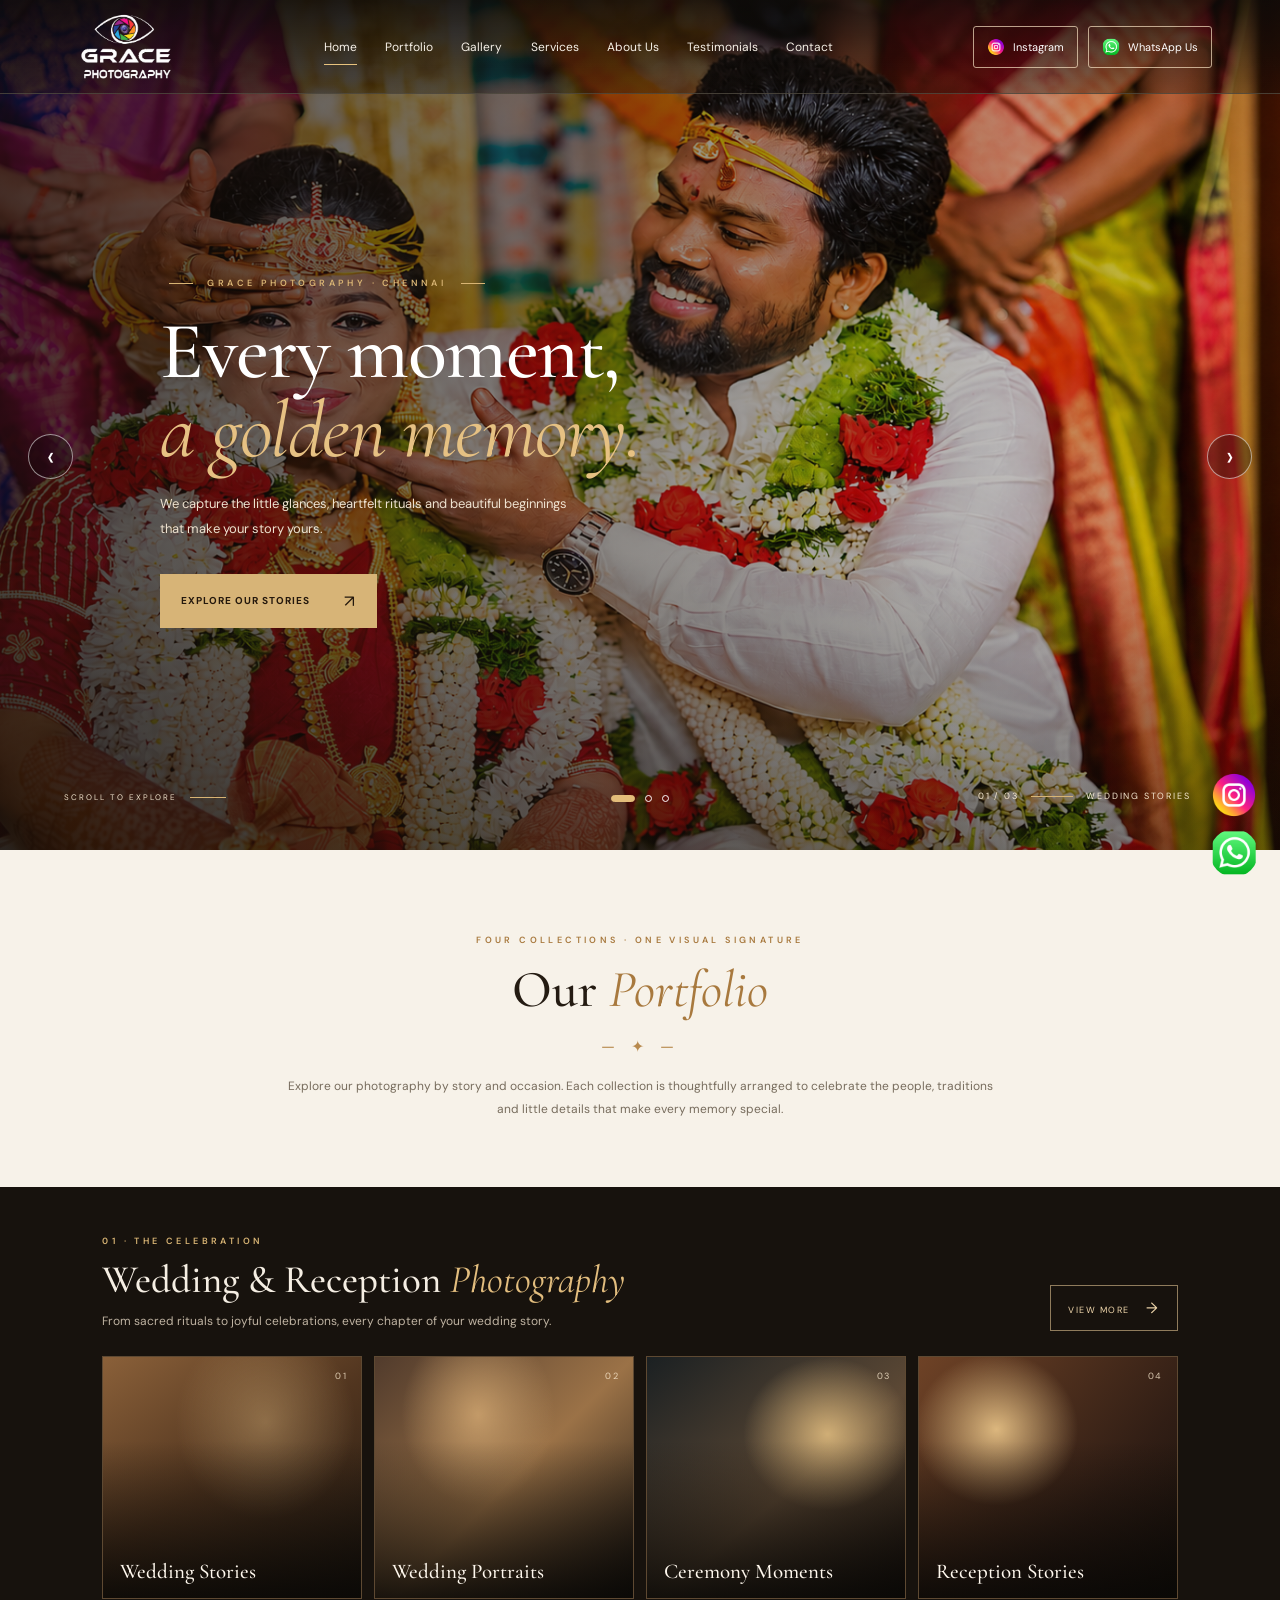
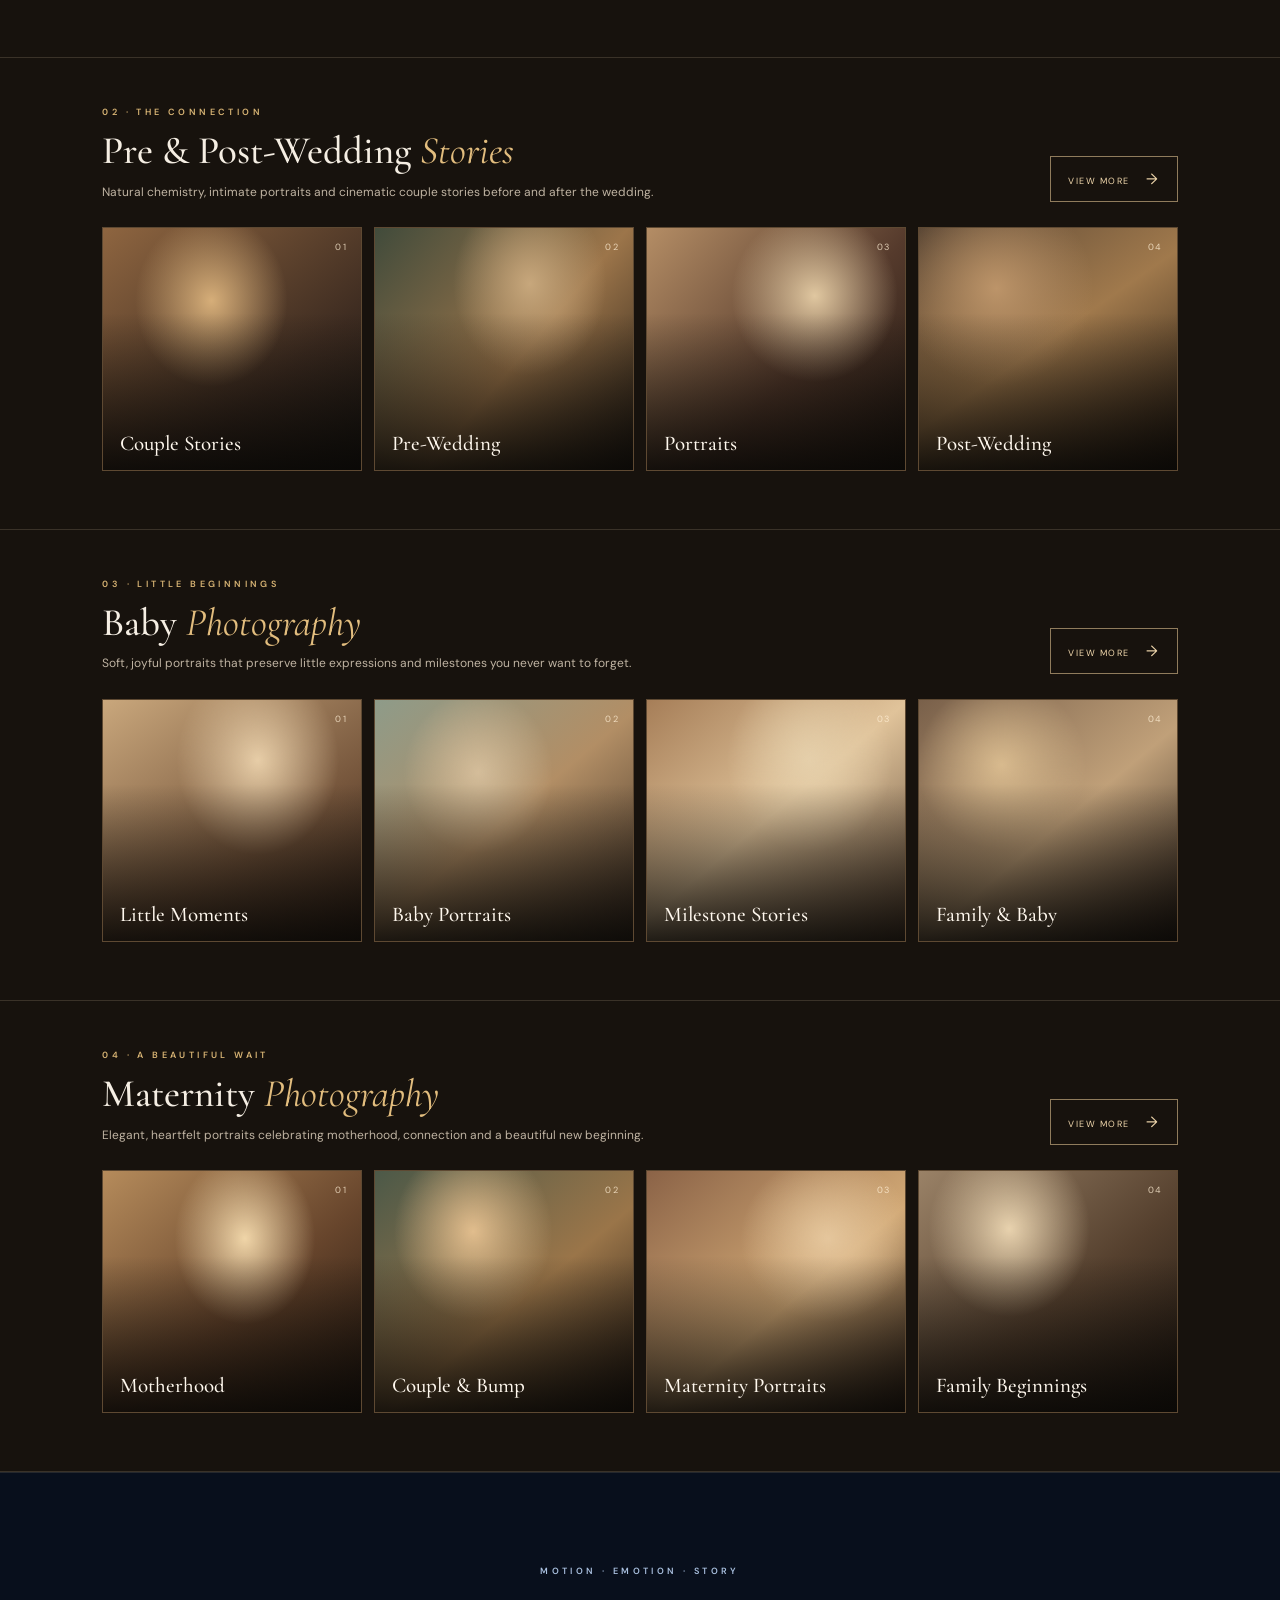
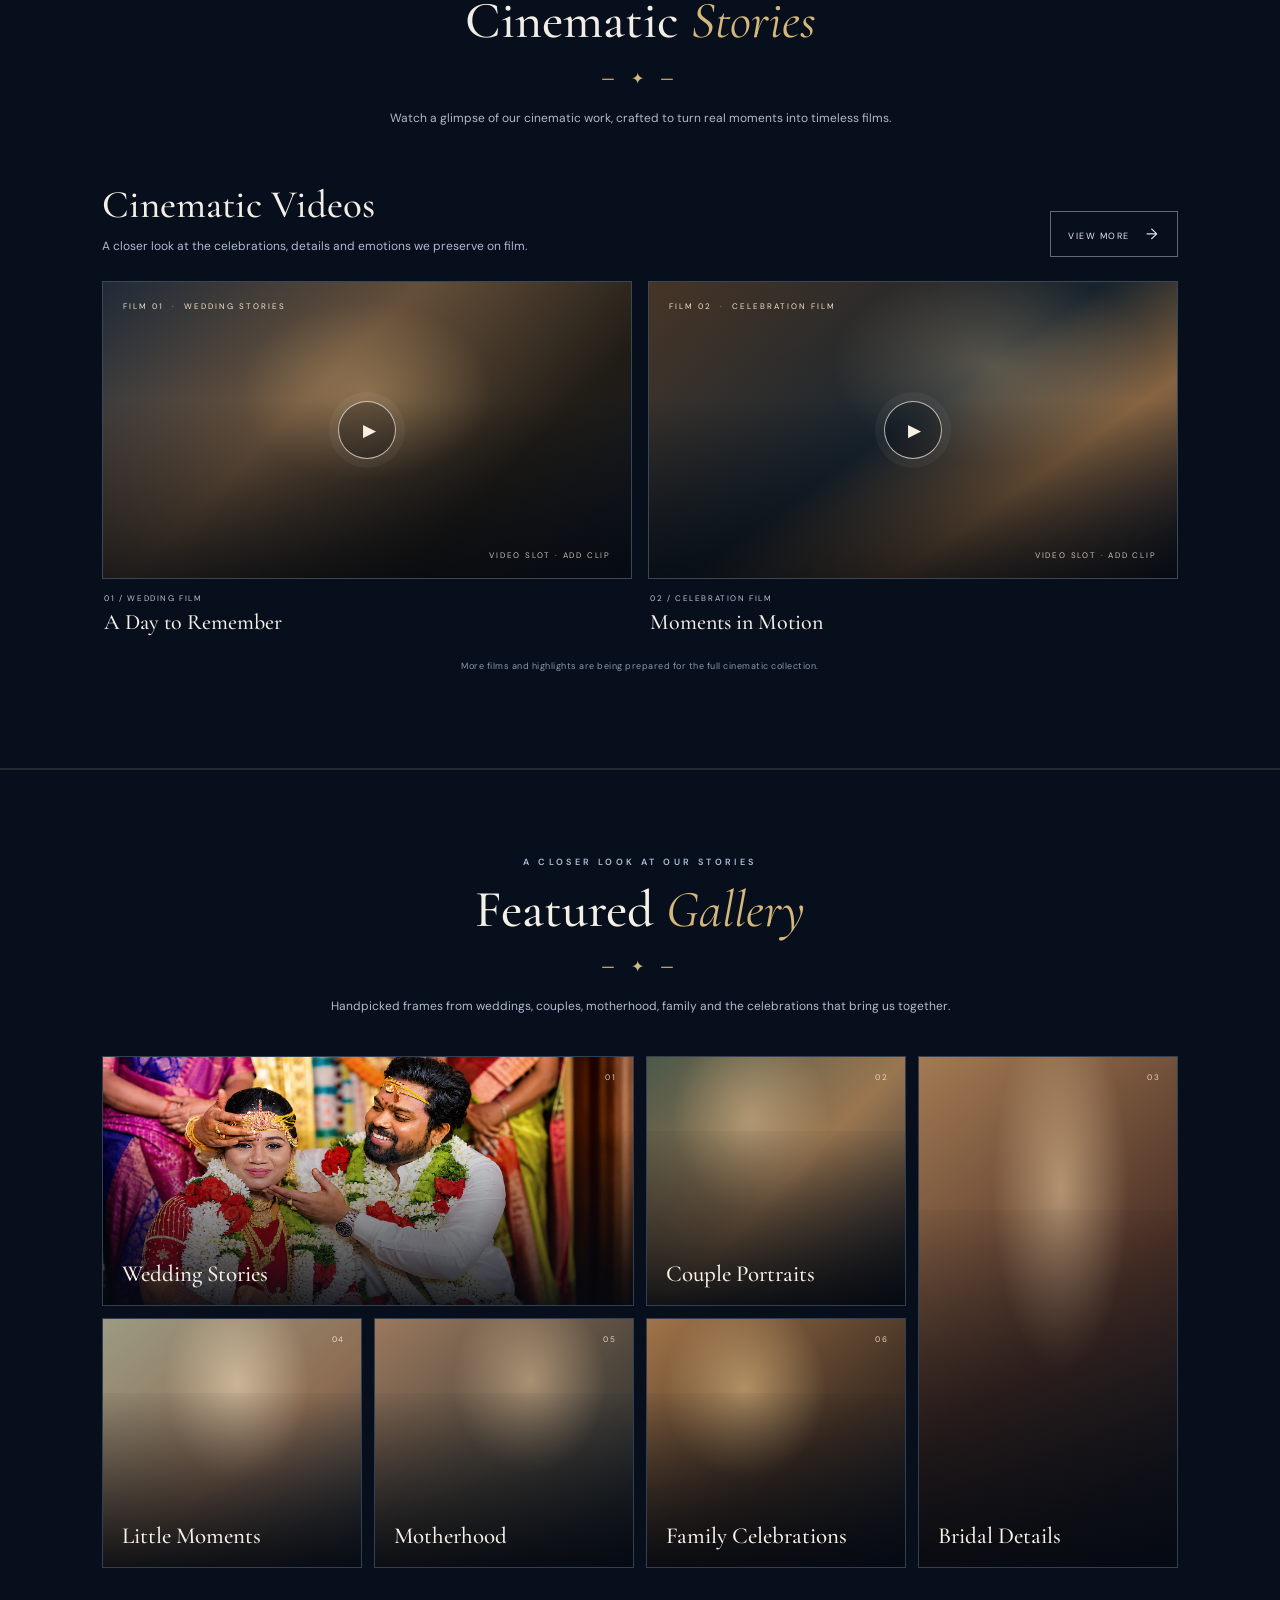
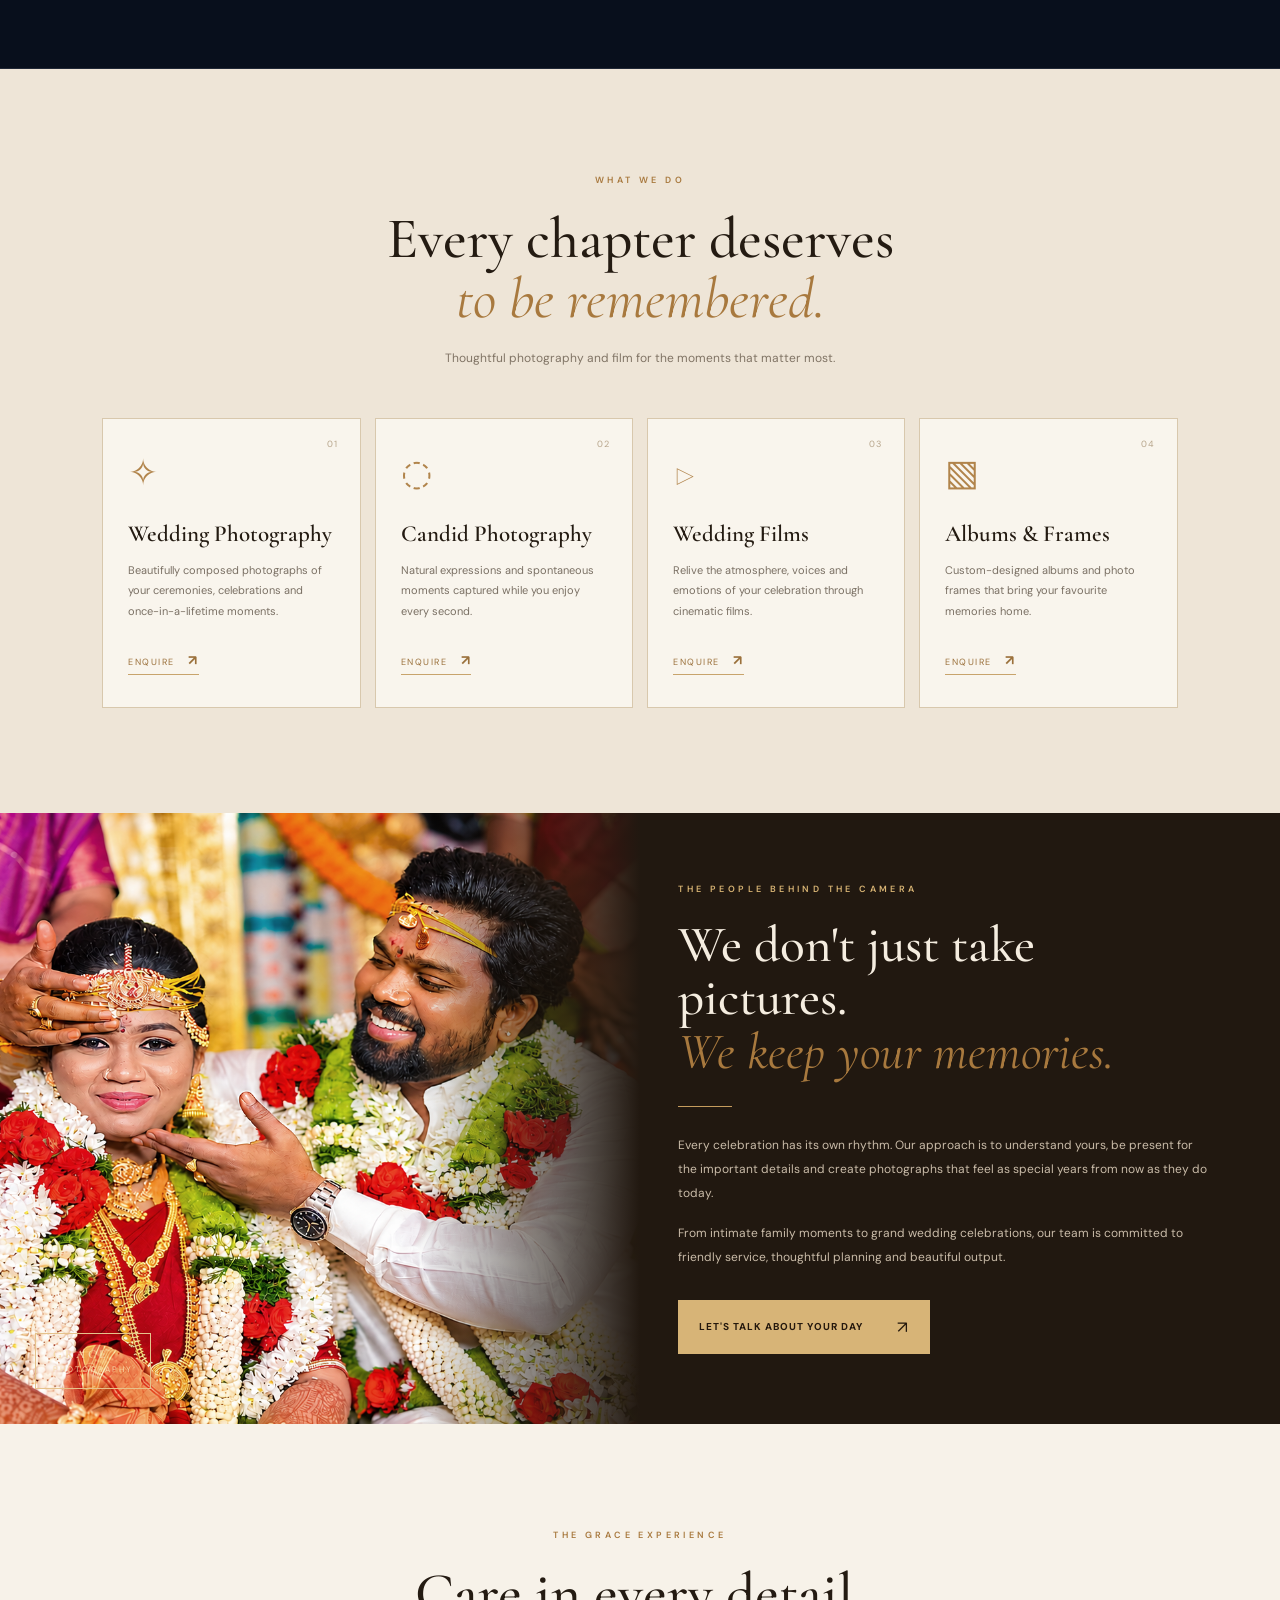
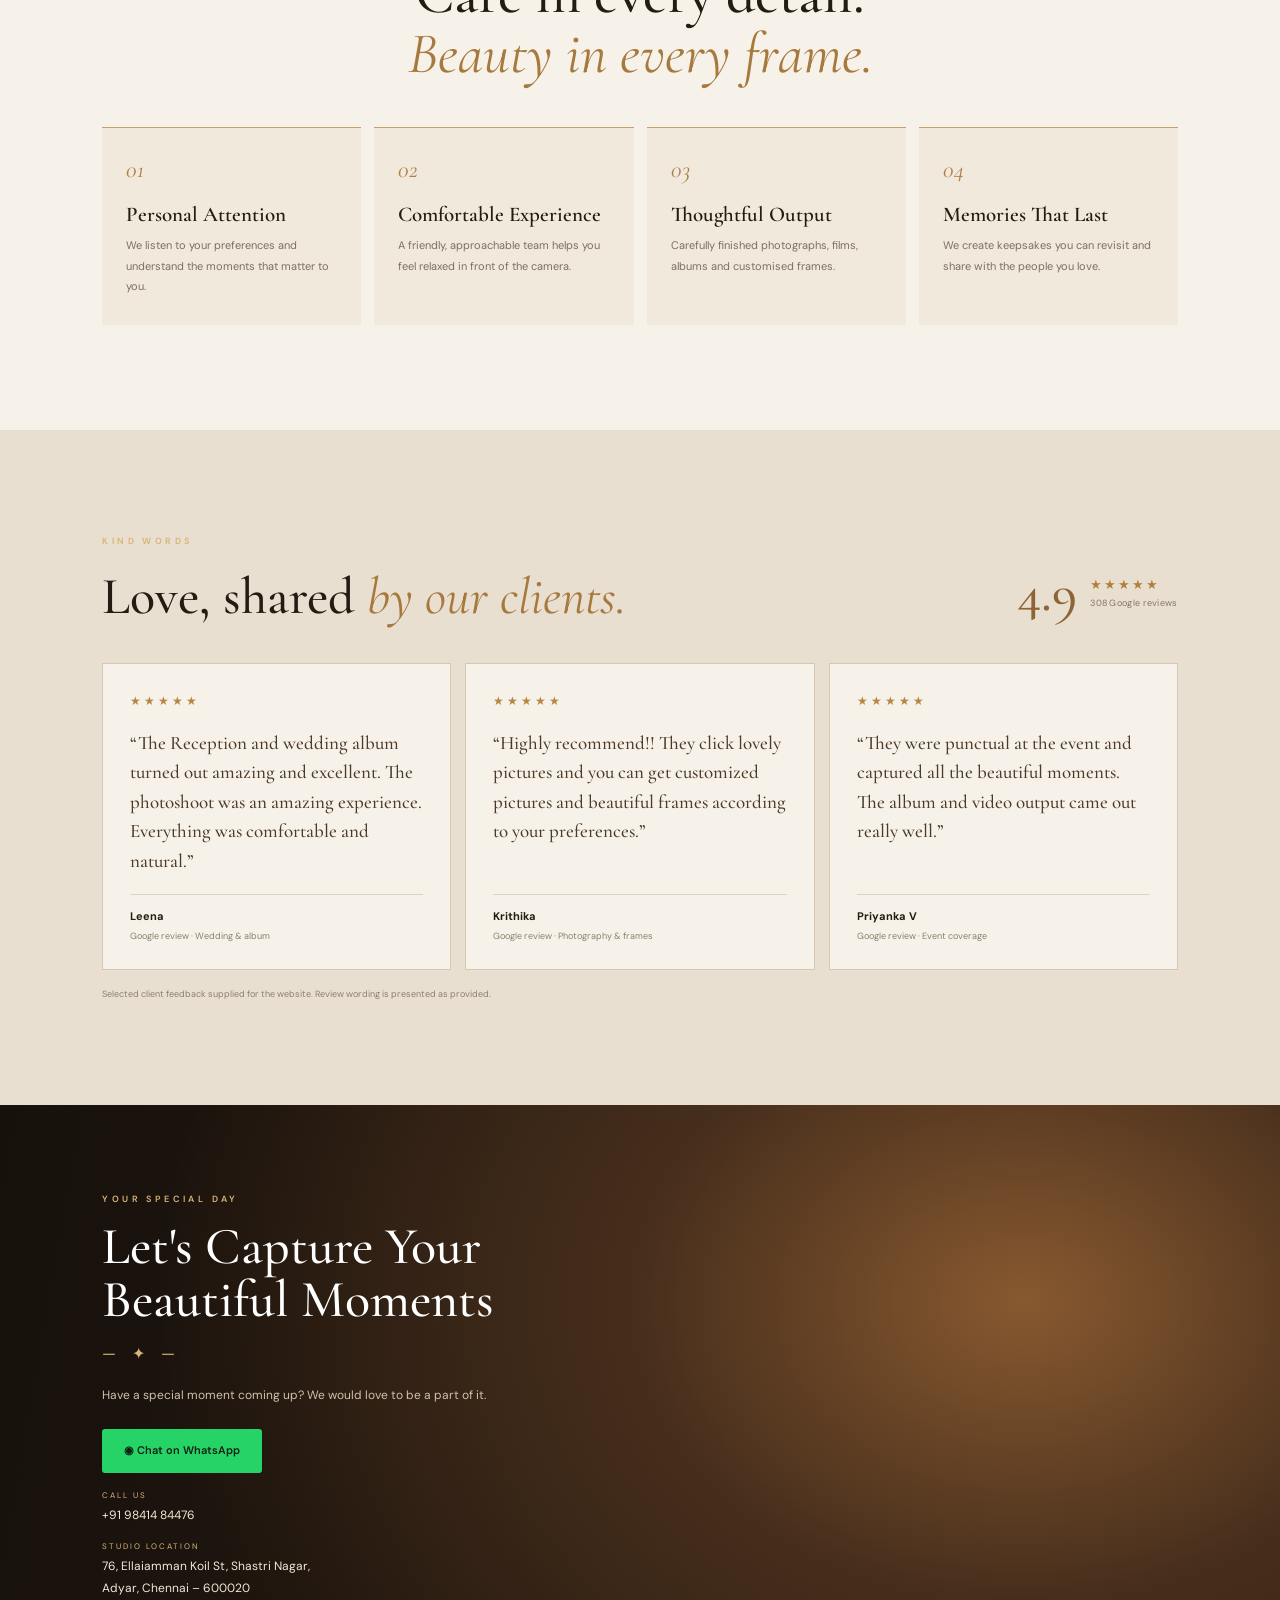
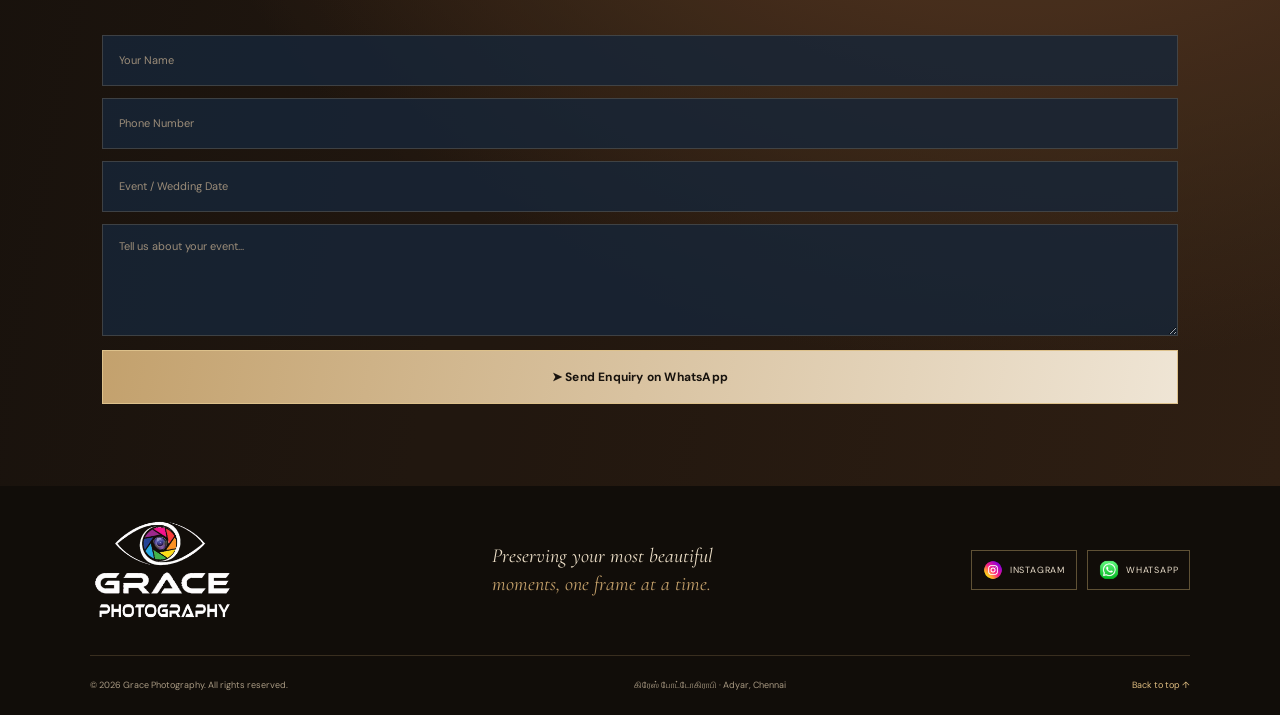
==== commit 198976b2: "Add fixed asset paths for second and third homepage hero images" ====
--- a/index.html
+++ b/index.html
@@ -45,7 +45,7 @@
           </div>
           <div class="slide-caption"><span>01 / 03</span><i></i><span>Wedding Stories</span></div>
         </article>
-        <article class="hero-slide placeholder-slide slide-two">
+        <article class="hero-slide placeholder-slide slide-two" style="--slide-image:url('assets/hero-slide-02.jpg')">
           <div class="hero-shade"></div>
           <div class="hero-content">
             <p class="eyebrow"><span></span> THE ART OF BEING PRESENT <span></span></p>
@@ -55,7 +55,7 @@
           </div>
           <div class="slide-caption"><span>02 / 03</span><i></i><span>Candid Moments</span></div>
         </article>
-        <article class="hero-slide placeholder-slide slide-three">
+        <article class="hero-slide placeholder-slide slide-three" style="--slide-image:url('assets/hero-slide-03.jpg')">
           <div class="hero-shade"></div>
           <div class="hero-content">
             <p class="eyebrow"><span></span> YOUR STORY, BEAUTIFULLY TOLD <span></span></p>
--- a/styles.css
+++ b/styles.css
@@ -499,3 +499,141 @@
     min-height:160px;
   }
 }
+
+
+/* Contact form restyle — full-width Arun-inspired enquiry layout */
+.contact { padding:88px 8% 82px; }
+.contact-inner {
+  display:block;
+  max-width:1160px;
+  width:100%;
+  margin:0 auto;
+}
+.contact-copy { max-width:720px; }
+.contact .eyebrow { color:#d8b477; margin-bottom:15px; }
+.contact h2 {
+  font:500 clamp(39px,4.2vw,52px)/1.02 "Cormorant Garamond",serif;
+  margin:0;
+}
+.contact-ornament {
+  color:#d8b477;
+  letter-spacing:6px;
+  margin:17px 0 20px;
+}
+.contact-copy>p:not(.eyebrow) {
+  max-width:650px;
+  font-size:12px;
+  line-height:1.9;
+  color:#d1c2ad;
+  margin:0 0 20px;
+}
+.contact-details {
+  display:flex;
+  flex-direction:column;
+  align-items:flex-start;
+  gap:12px;
+  margin-top:22px;
+}
+.contact-details a {
+  font-size:12px;
+  line-height:1.8;
+  color:#f3e8d7;
+}
+.contact-details span {
+  display:block;
+  font-size:8px;
+  letter-spacing:2px;
+  color:#d8b477;
+  margin-bottom:3px;
+}
+.contact-details .contact-whatsapp {
+  display:inline-flex;
+  align-items:center;
+  justify-content:center;
+  min-height:44px;
+  padding:0 22px;
+  margin:0 0 3px;
+  color:#102015;
+  background:#25d366;
+  font-size:11px;
+  font-weight:600;
+  border-radius:3px;
+  transition:background .2s,transform .2s;
+}
+.contact-details .contact-whatsapp:hover {
+  background:#42e17b;
+  transform:translateY(-2px);
+}
+.enquiry-form {
+  width:100%;
+  max-width:none;
+  margin:35px 0 0;
+  padding:0;
+  display:flex;
+  flex-direction:column;
+  gap:12px;
+  background:transparent;
+  color:#fff;
+  box-shadow:none;
+}
+.enquiry-form h3,
+.enquiry-form>p { display:none; }
+.enquiry-form input,
+.enquiry-form textarea {
+  display:block;
+  width:100%;
+  min-height:51px;
+  margin:0;
+  padding:14px 16px;
+  border:1px solid rgba(215,190,151,.2);
+  border-radius:0;
+  background:rgba(23,37,56,.82);
+  color:#f7efe3;
+  font-family:"DM Sans",sans-serif;
+  font-size:11px;
+  outline:none;
+}
+.enquiry-form input::placeholder,
+.enquiry-form textarea::placeholder {
+  color:#9c8d79;
+  opacity:1;
+}
+.enquiry-form input:focus,
+.enquiry-form textarea:focus {
+  border-color:#c9a66d;
+  box-shadow:0 0 0 2px rgba(201,166,109,.1);
+}
+.enquiry-form textarea {
+  min-height:112px;
+  resize:vertical;
+}
+.enquiry-form .form-submit {
+  width:100%;
+  min-height:54px;
+  margin-top:2px;
+  justify-content:center;
+  gap:10px;
+  border:1px solid #ddc18b;
+  background:linear-gradient(100deg,#c3a16d,#efe5d5);
+  color:#17120d;
+  font-size:12px;
+  font-weight:700;
+  letter-spacing:.2px;
+  text-transform:none;
+  cursor:pointer;
+}
+.enquiry-form .form-submit:hover {
+  background:linear-gradient(100deg,#d8ba83,#fff3df);
+  transform:translateY(-1px);
+}
+.enquiry-form .form-note { display:none; }
+@media(max-width:560px) {
+  .contact { padding:70px 6% 65px; }
+  .contact h2 { font-size:42px; }
+  .contact-copy>p:not(.eyebrow) { font-size:11px; }
+  .contact-details { gap:11px; margin-top:18px; }
+  .enquiry-form { margin-top:28px; gap:10px; }
+  .enquiry-form input { min-height:49px; }
+  .enquiry-form textarea { min-height:105px; }
+  .enquiry-form .form-submit { min-height:52px; }
+}
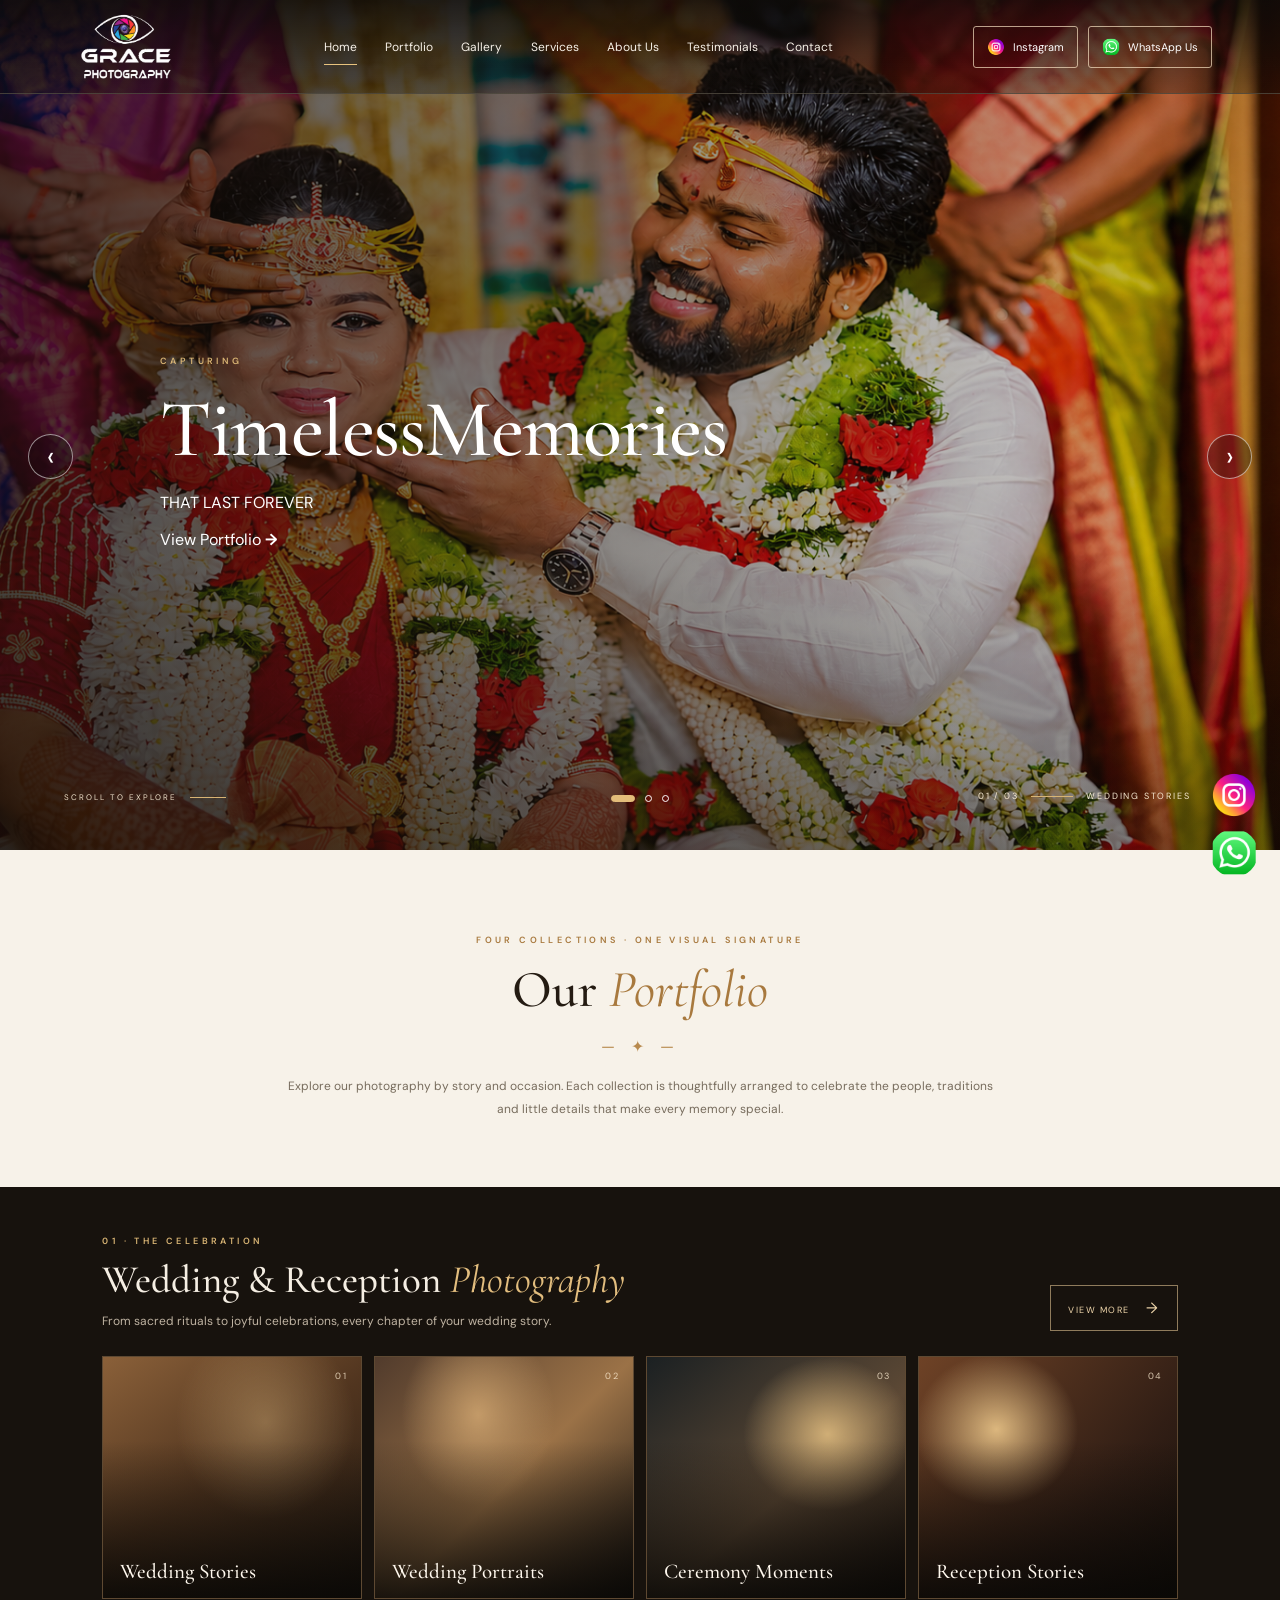
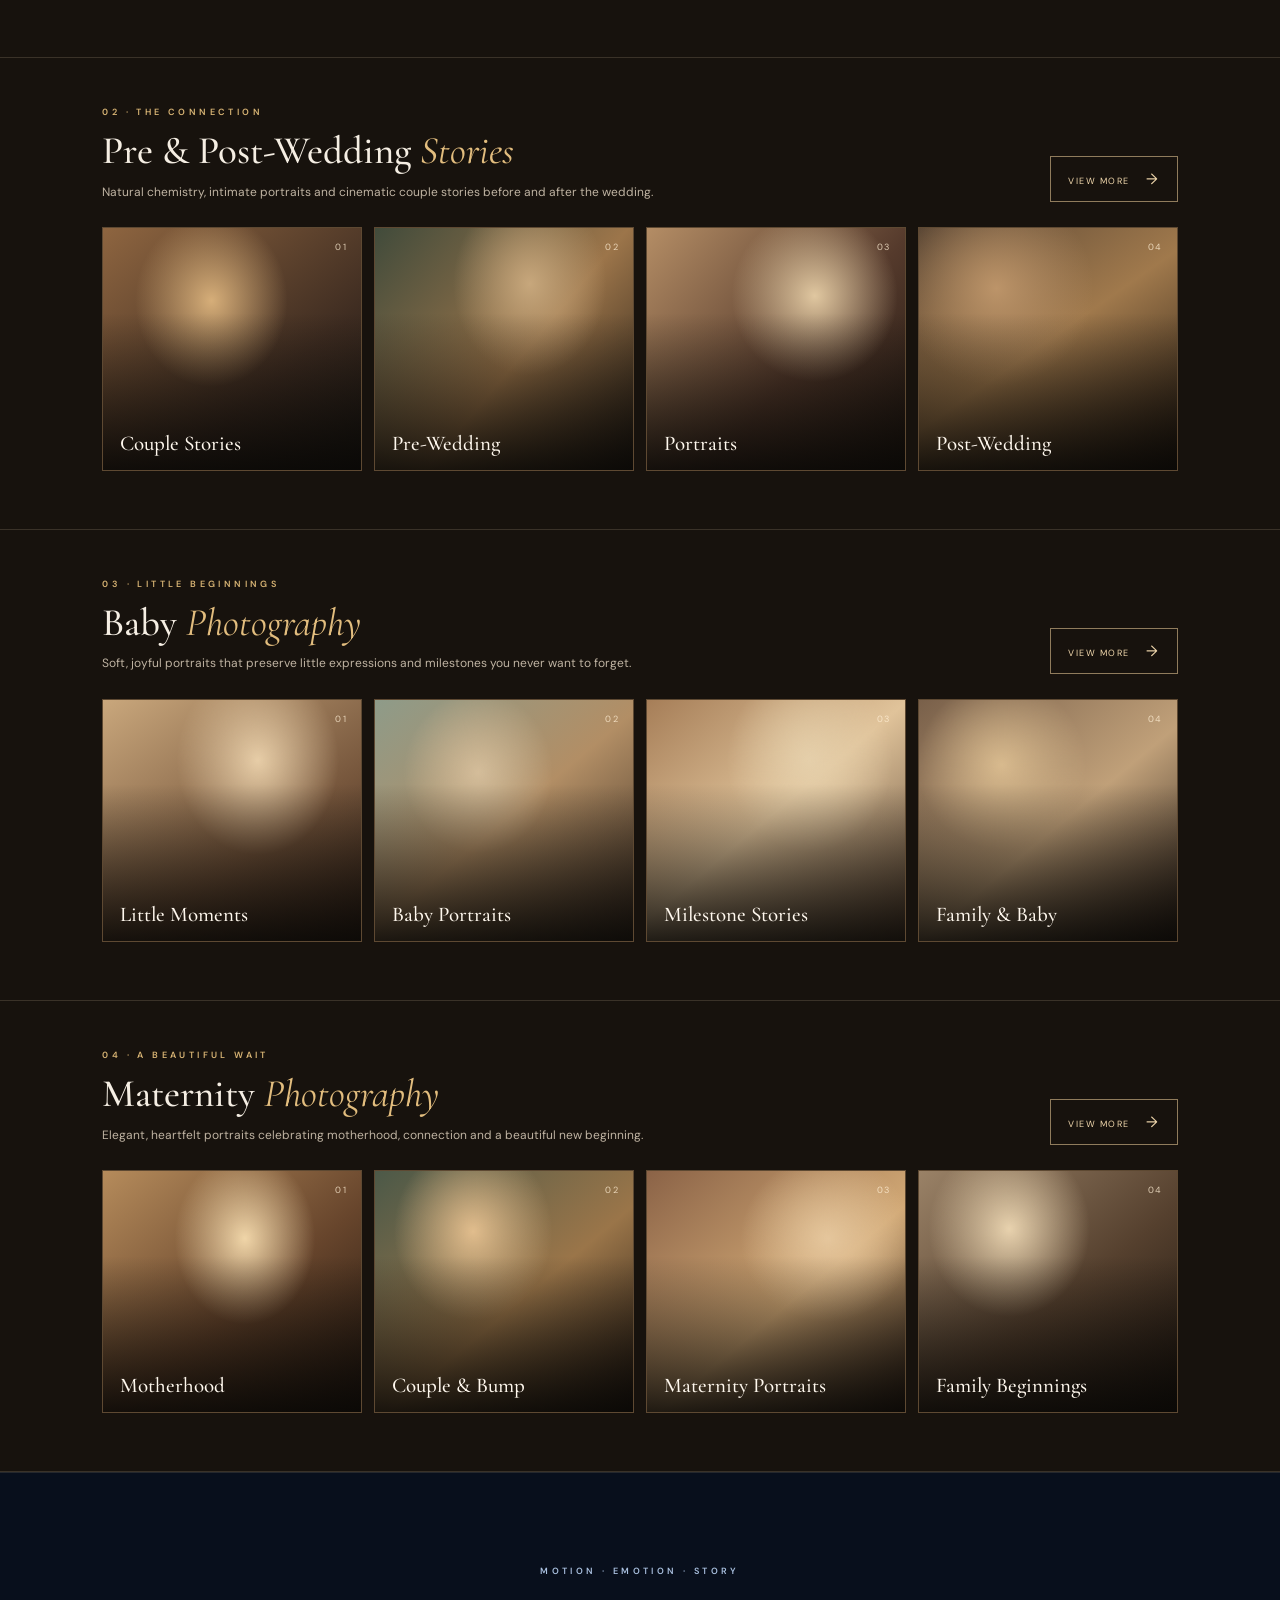
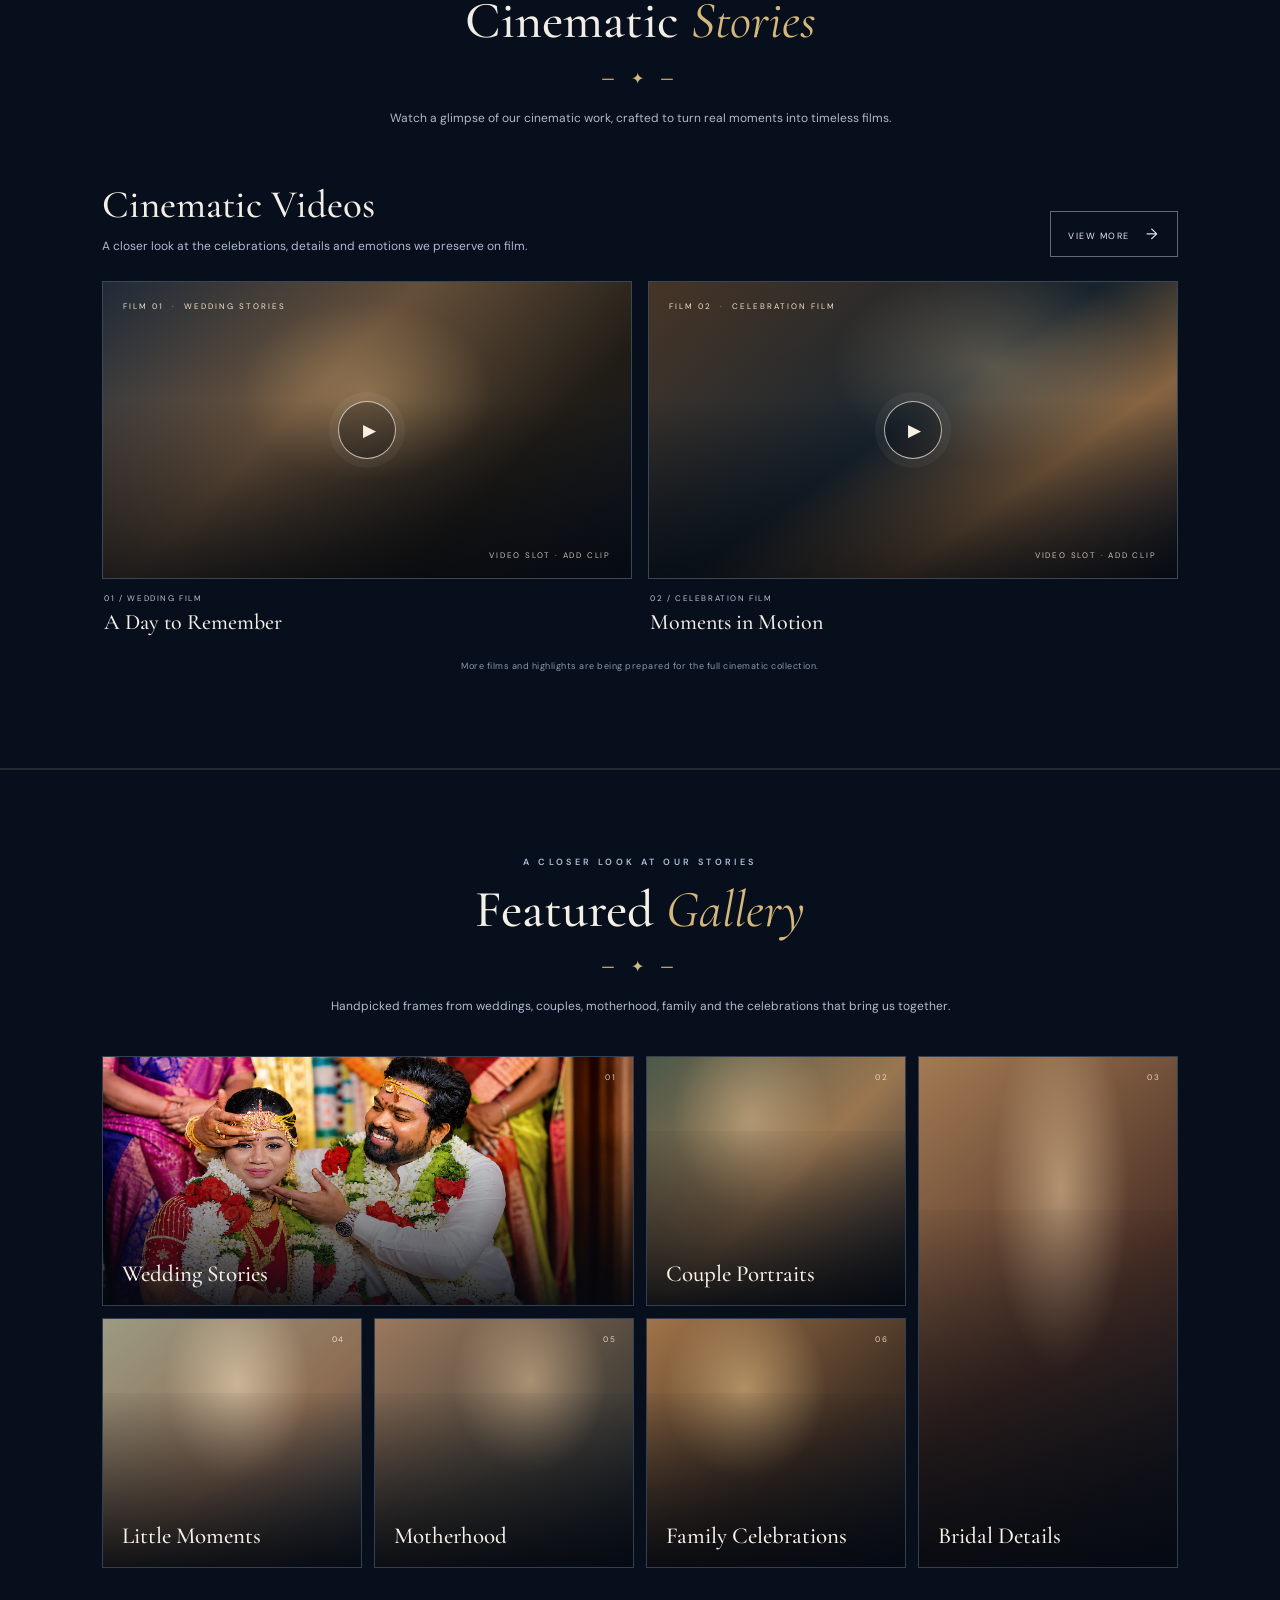
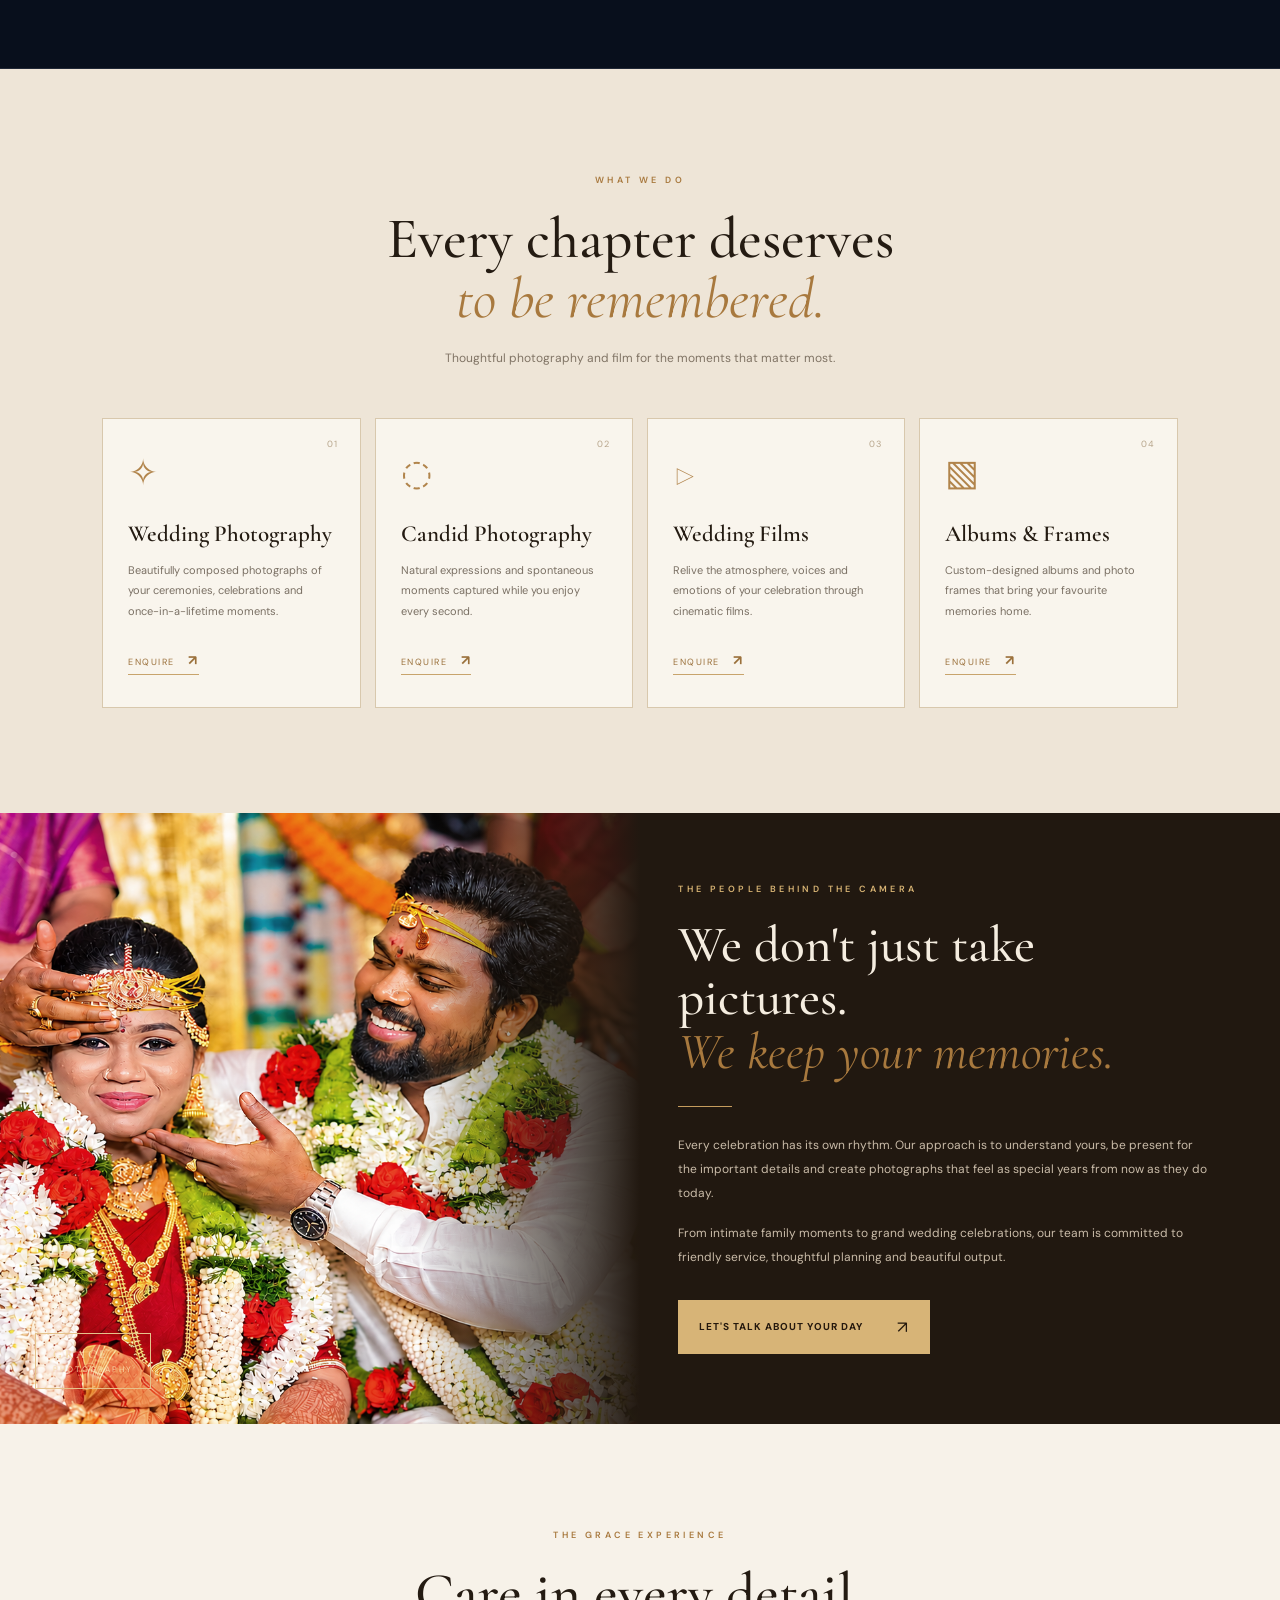
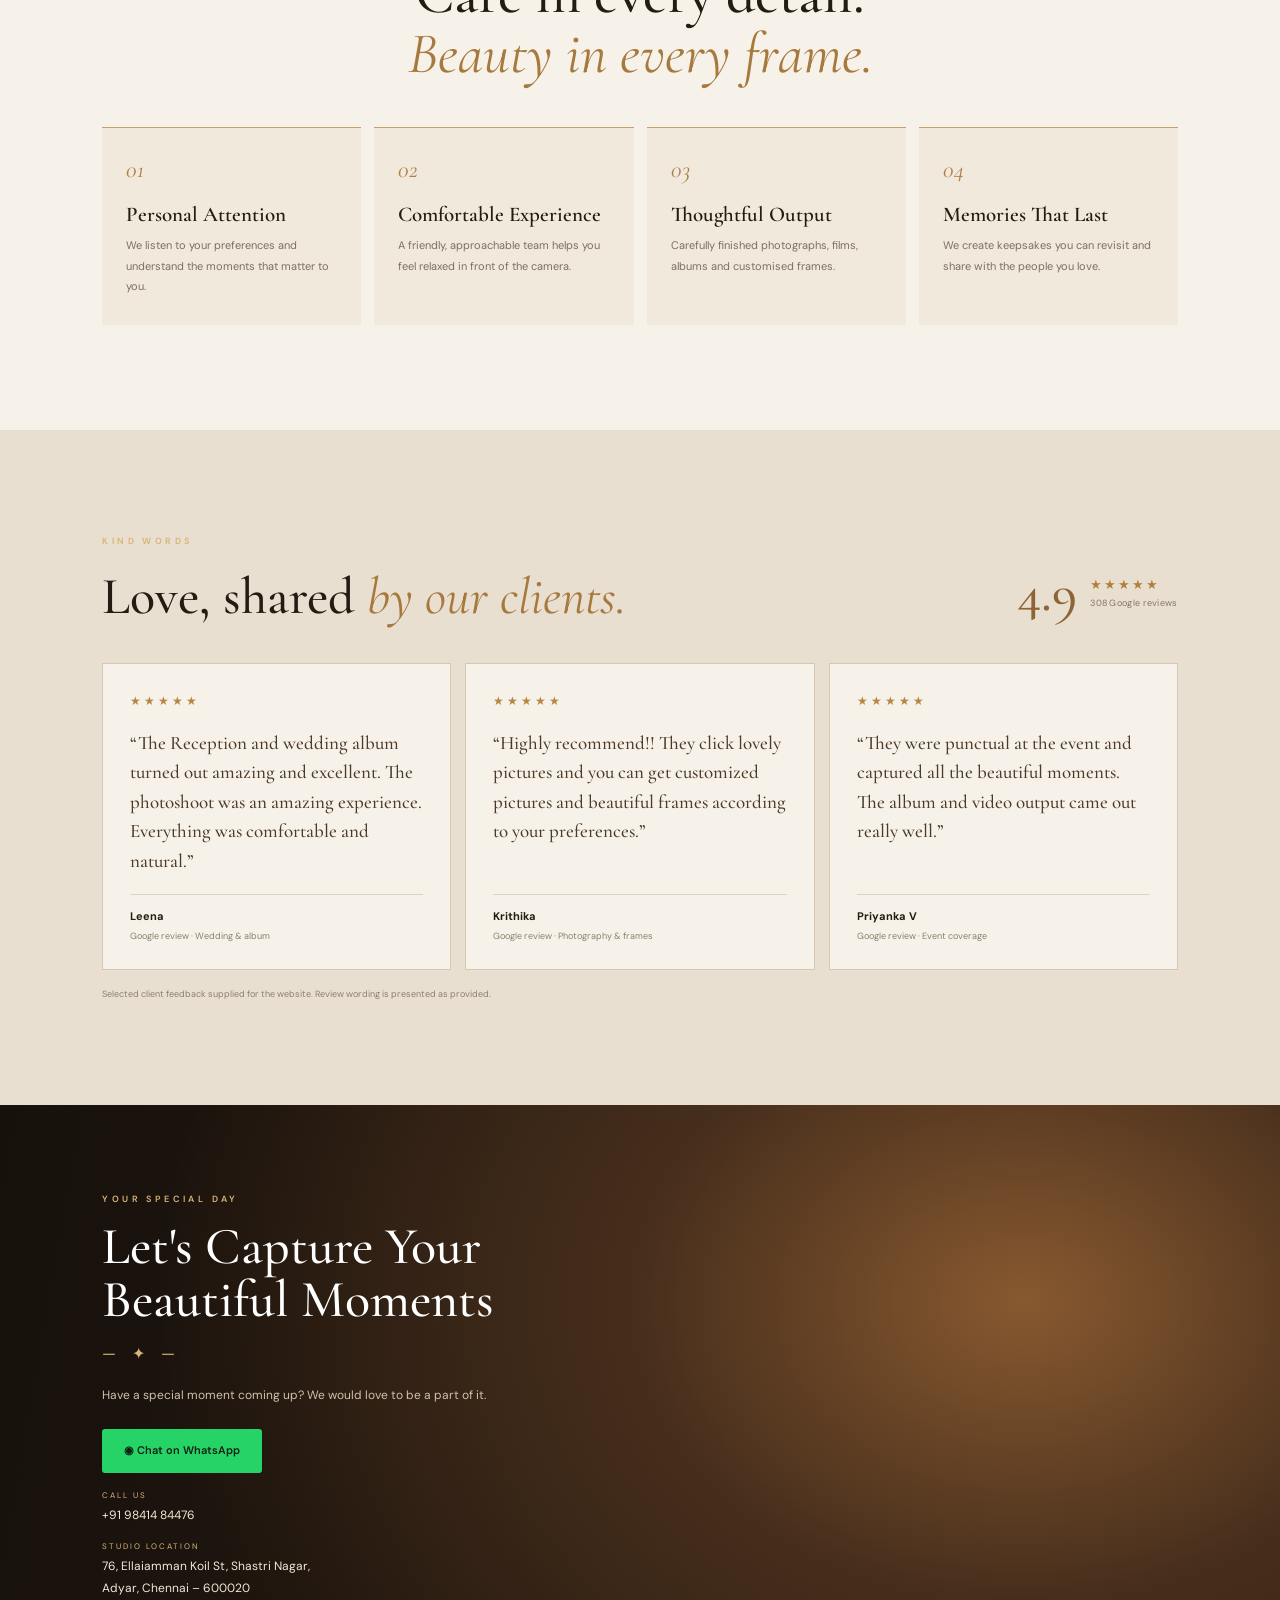
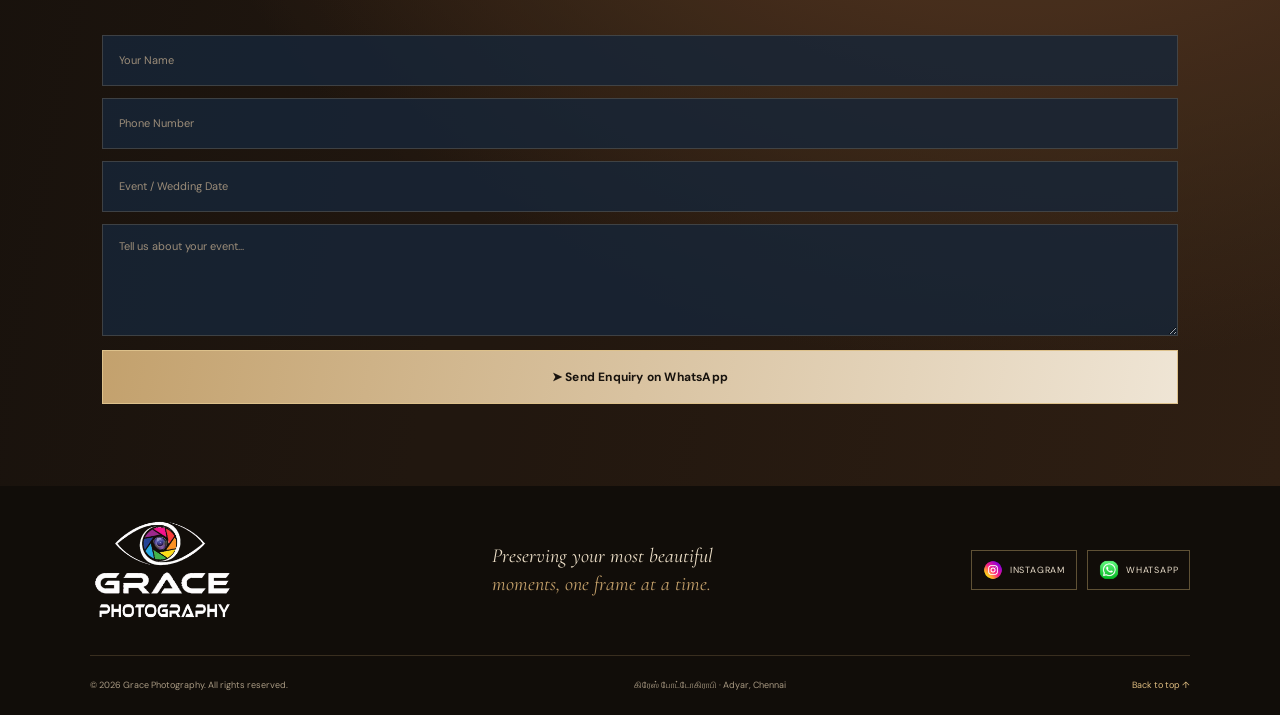
==== commit 150da8f3: "Unify all homepage hero slides with Timeless Memories headline" ====
--- a/index.html
+++ b/index.html
@@ -8,7 +8,7 @@
   <title>Portfolio | Grace Photography, Chennai</title>
   <link rel="preconnect" href="https://fonts.googleapis.com">
   <link rel="preconnect" href="https://fonts.gstatic.com" crossorigin>
-  <link href="https://fonts.googleapis.com/css2?family=Cormorant+Garamond:wght@400;500;600;700&family=DM+Sans:wght@300;400;500;600;700&display=swap" rel="stylesheet">
+  <link href="https://fonts.googleapis.com/css2?family=Allura&family=Cormorant+Garamond:wght@400;500;600;700&family=DM+Sans:wght@300;400;500;600;700&display=swap" rel="stylesheet">
   <link rel="stylesheet" href="styles.css">
 </head>
 <body>
@@ -38,30 +38,30 @@
         <article class="hero-slide active" style="--slide-image:url('assets/wedding-feature.png')">
           <div class="hero-shade"></div>
           <div class="hero-content">
-            <p class="eyebrow"><span></span> GRACE PHOTOGRAPHY · CHENNAI <span></span></p>
-            <h1>Every moment,<br><em>a golden memory.</em></h1>
-            <p class="hero-copy">We capture the little glances, heartfelt rituals and beautiful beginnings that make your story yours.</p>
-            <a class="gold-button" href="#portfolio">Explore Our Stories <b>↗</b></a>
+            <p class="eyebrow hero-kicker">CAPTURING</p>
+            <h1 class="hero-title"><span class="hero-script">Timeless</span><span class="hero-serif">Memories</span></h1>
+            <p class="hero-tagline">THAT LAST FOREVER</p>
+            <a class="hero-portfolio-button" href="#portfolio">View Portfolio <b>→</b></a>
           </div>
           <div class="slide-caption"><span>01 / 03</span><i></i><span>Wedding Stories</span></div>
         </article>
         <article class="hero-slide placeholder-slide slide-two" style="--slide-image:url('assets/hero-slide-02.jpg')">
           <div class="hero-shade"></div>
           <div class="hero-content">
-            <p class="eyebrow"><span></span> THE ART OF BEING PRESENT <span></span></p>
-            <h1>Unposed moments.<br><em>Unforgettable feelings.</em></h1>
-            <p class="hero-copy">The laughter between rituals. The happy tears. The moments you never want to let go.</p>
-            <a class="gold-button" href="#services">Discover Our Craft <b>↗</b></a>
+            <p class="eyebrow hero-kicker">CAPTURING</p>
+            <h1 class="hero-title"><span class="hero-script">Timeless</span><span class="hero-serif">Memories</span></h1>
+            <p class="hero-tagline">THAT LAST FOREVER</p>
+            <a class="hero-portfolio-button" href="#portfolio">View Portfolio <b>→</b></a>
           </div>
           <div class="slide-caption"><span>02 / 03</span><i></i><span>Candid Moments</span></div>
         </article>
         <article class="hero-slide placeholder-slide slide-three" style="--slide-image:url('assets/hero-slide-03.jpg')">
           <div class="hero-shade"></div>
           <div class="hero-content">
-            <p class="eyebrow"><span></span> YOUR STORY, BEAUTIFULLY TOLD <span></span></p>
-            <h1>Made to be remembered.<br><em>Made to be cherished.</em></h1>
-            <p class="hero-copy">From the first frame to the final album, we turn your celebrations into keepsakes.</p>
-            <a class="gold-button" href="#contact">Plan Your Day <b>↗</b></a>
+            <p class="eyebrow hero-kicker">CAPTURING</p>
+            <h1 class="hero-title"><span class="hero-script">Timeless</span><span class="hero-serif">Memories</span></h1>
+            <p class="hero-tagline">THAT LAST FOREVER</p>
+            <a class="hero-portfolio-button" href="#portfolio">View Portfolio <b>→</b></a>
           </div>
           <div class="slide-caption"><span>03 / 03</span><i></i><span>Timeless Keepsakes</span></div>
         </article>
--- a/styles.css
+++ b/styles.css
@@ -637,3 +637,16 @@
   .enquiry-form textarea { min-height:105px; }
   .enquiry-form .form-submit { min-height:52px; }
 }
+
+
+/* Hero slide image slots: add the matching files under assets/ when ready. */
+.hero-slide.slide-two[style*="hero-slide-02.jpg"] {
+  background-image:
+    var(--slide-image),
+    radial-gradient(ellipse at 72% 50%,#b47c3d 0,#6b4327 23%,#2a2118 55%,#17130f 100%);
+}
+.hero-slide.slide-three[style*="hero-slide-03.jpg"] {
+  background-image:
+    var(--slide-image),
+    radial-gradient(ellipse at 78% 44%,#d4a05b 0,#80502e 25%,#3b291b 56%,#18120d 100%);
+}
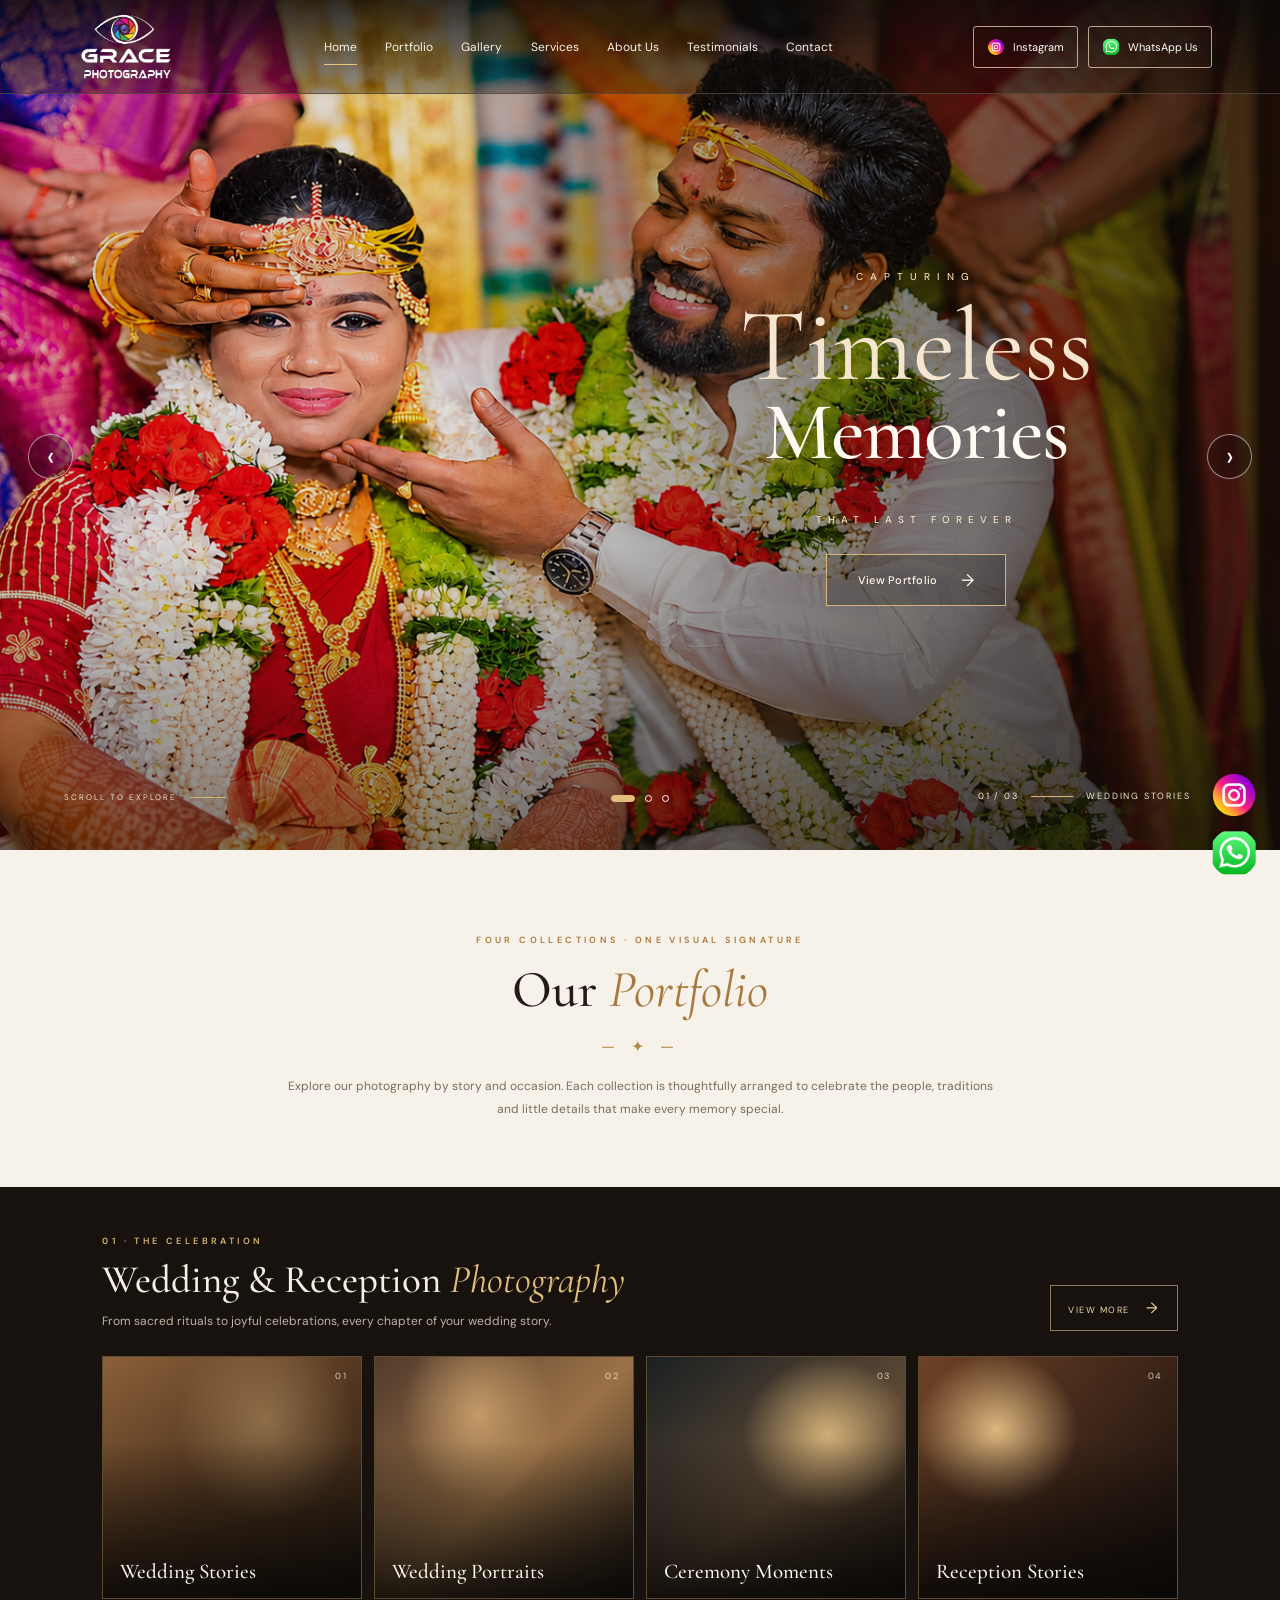
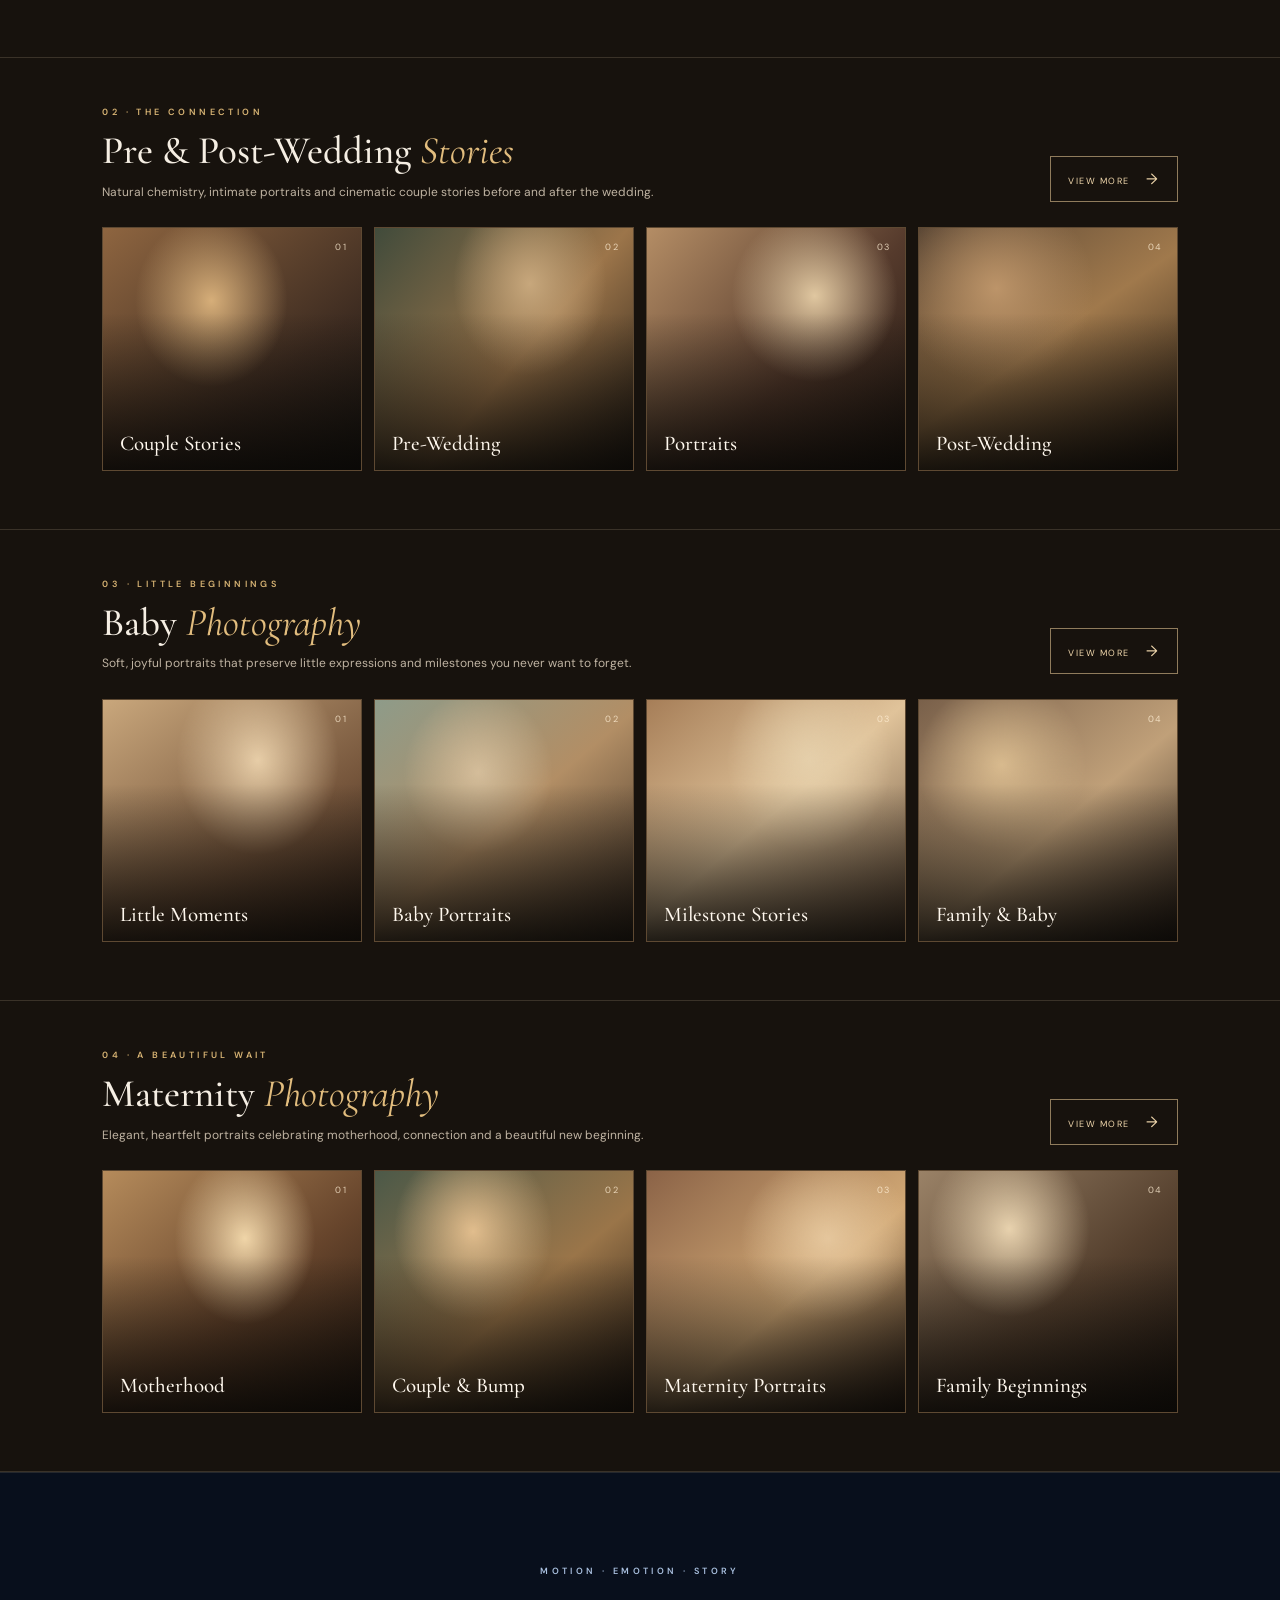
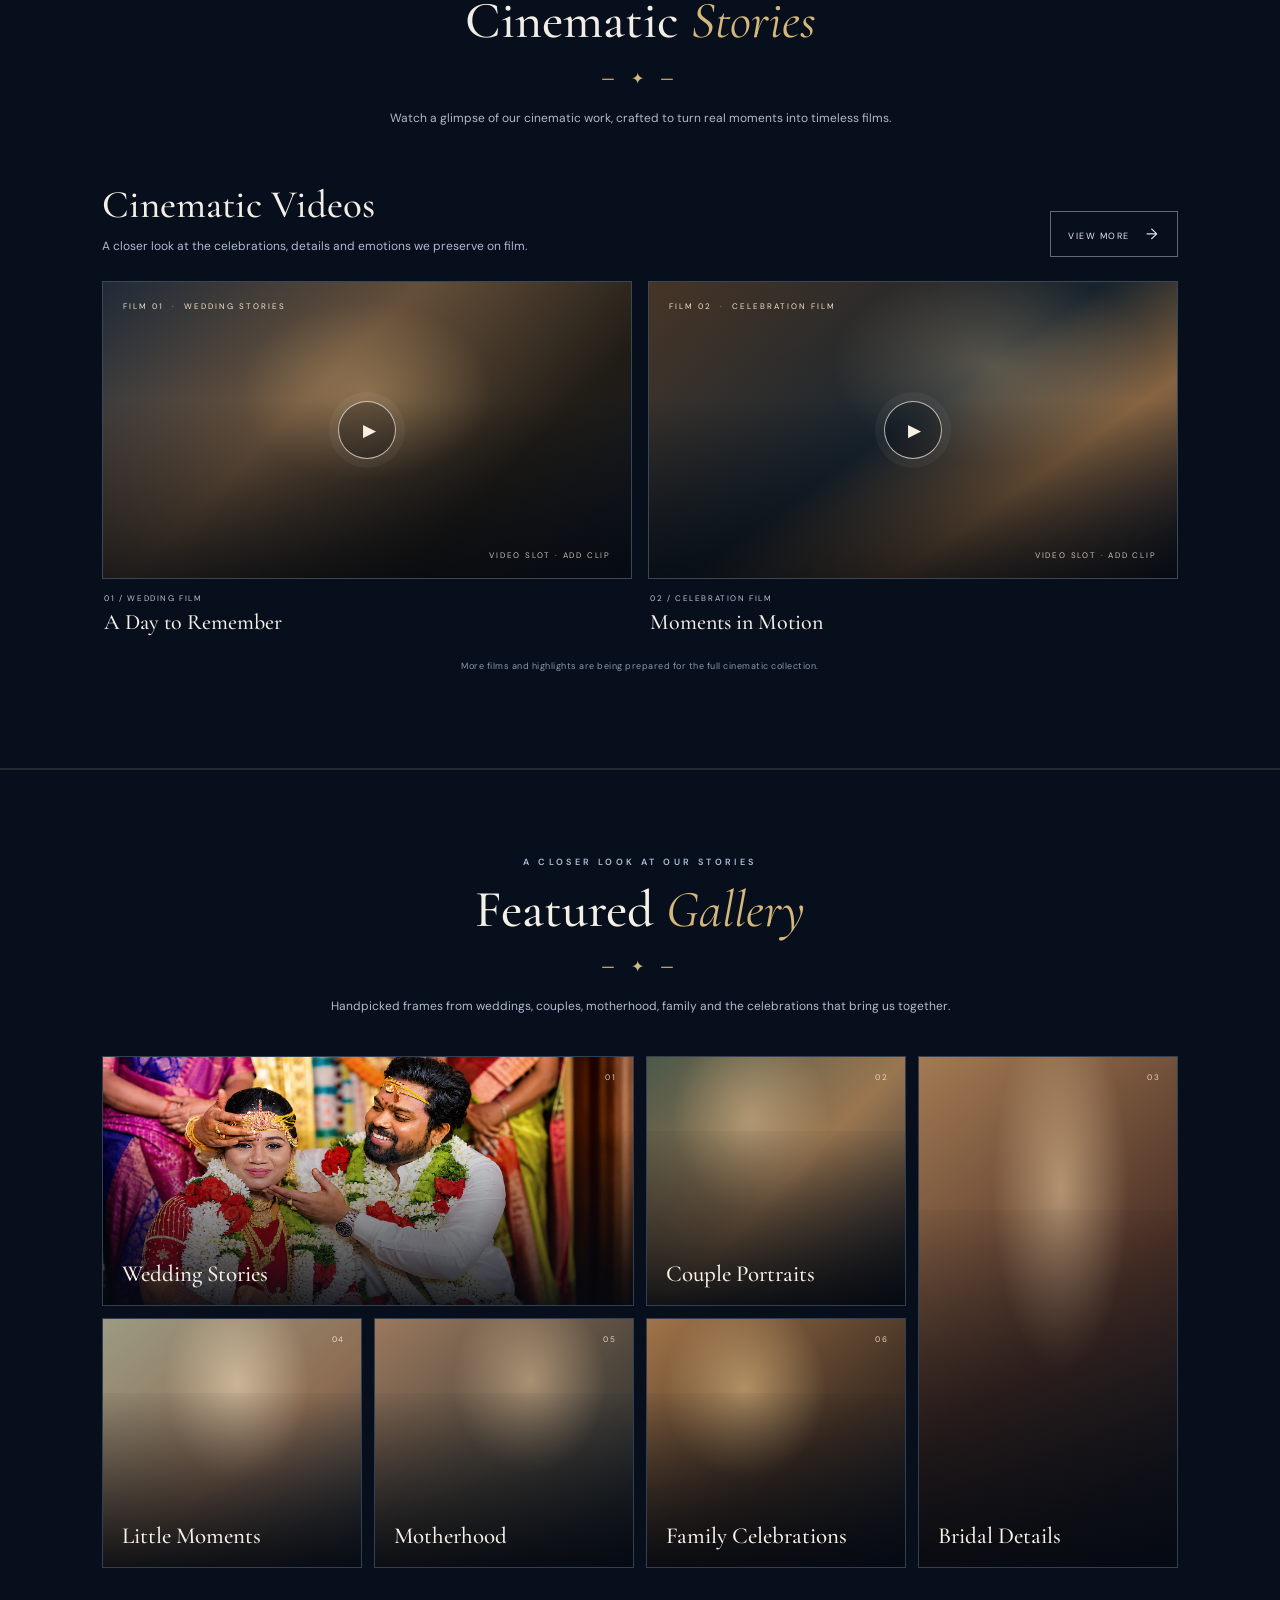
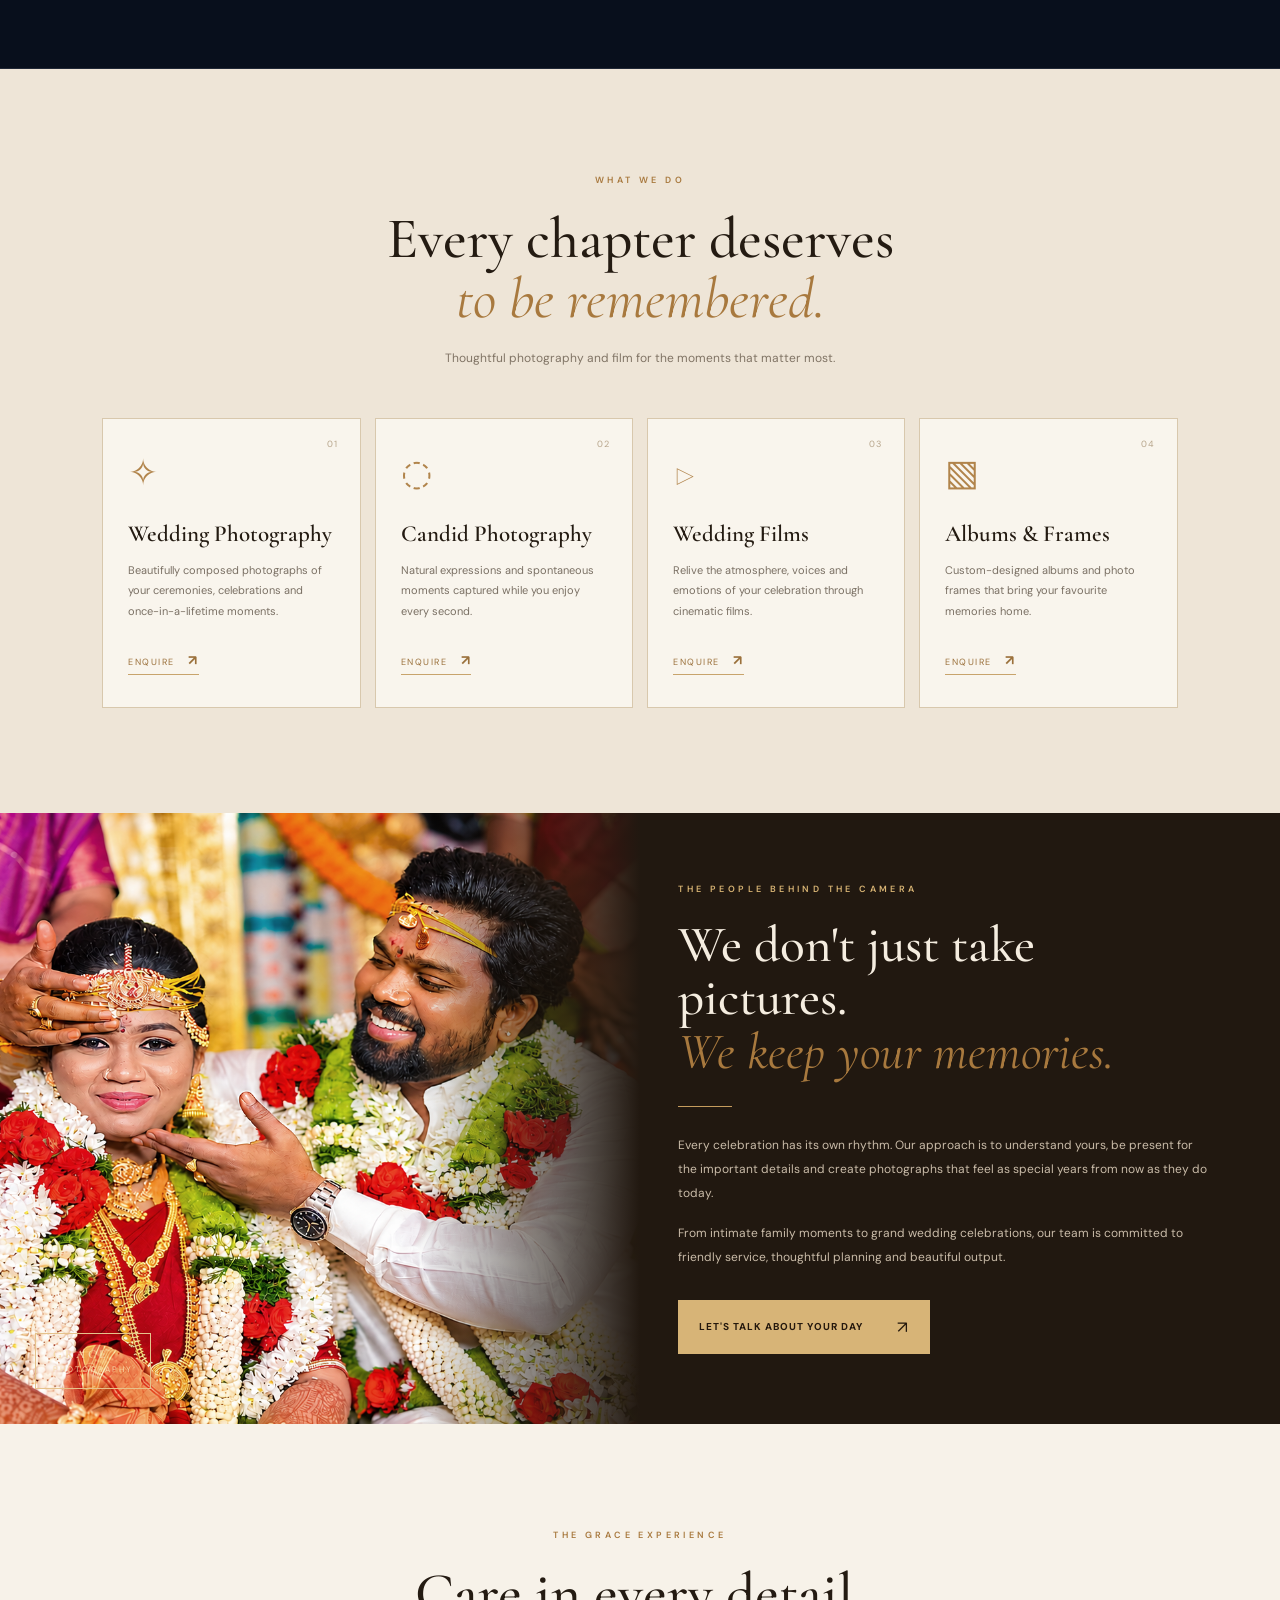
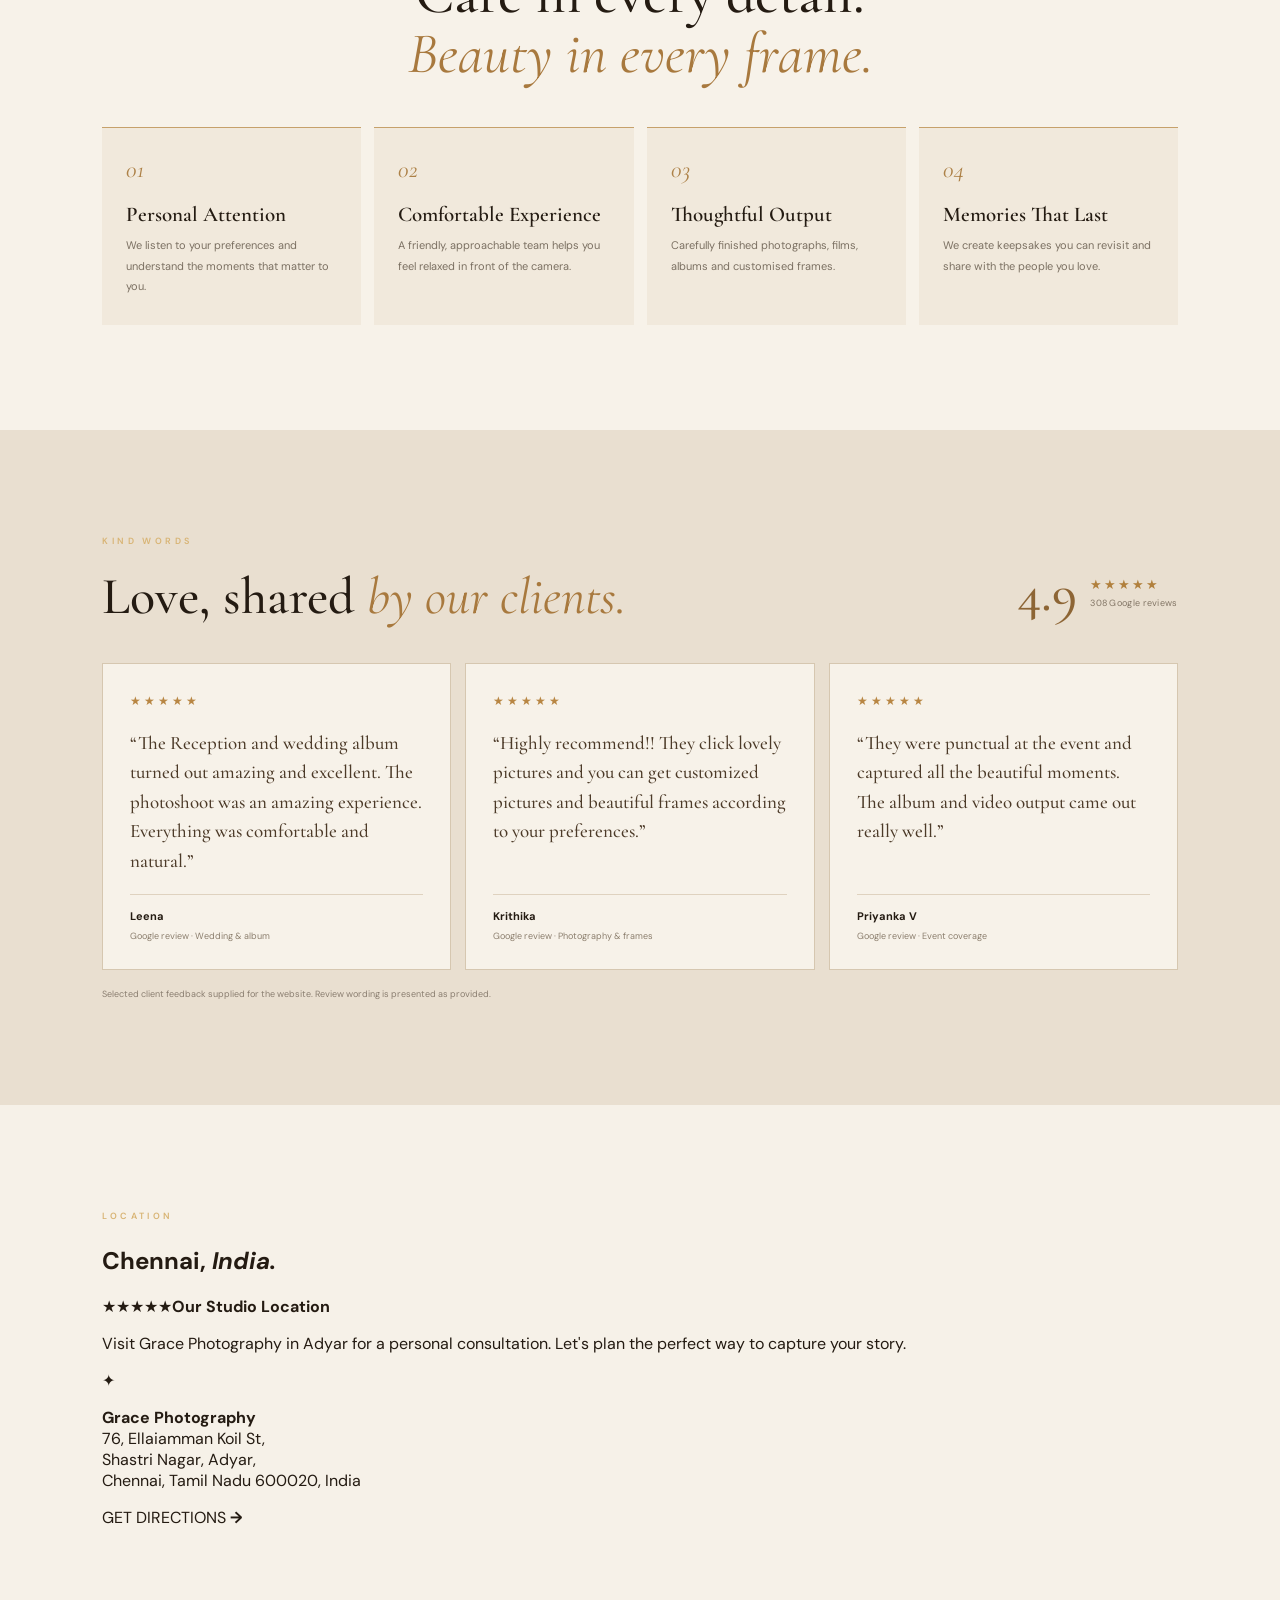
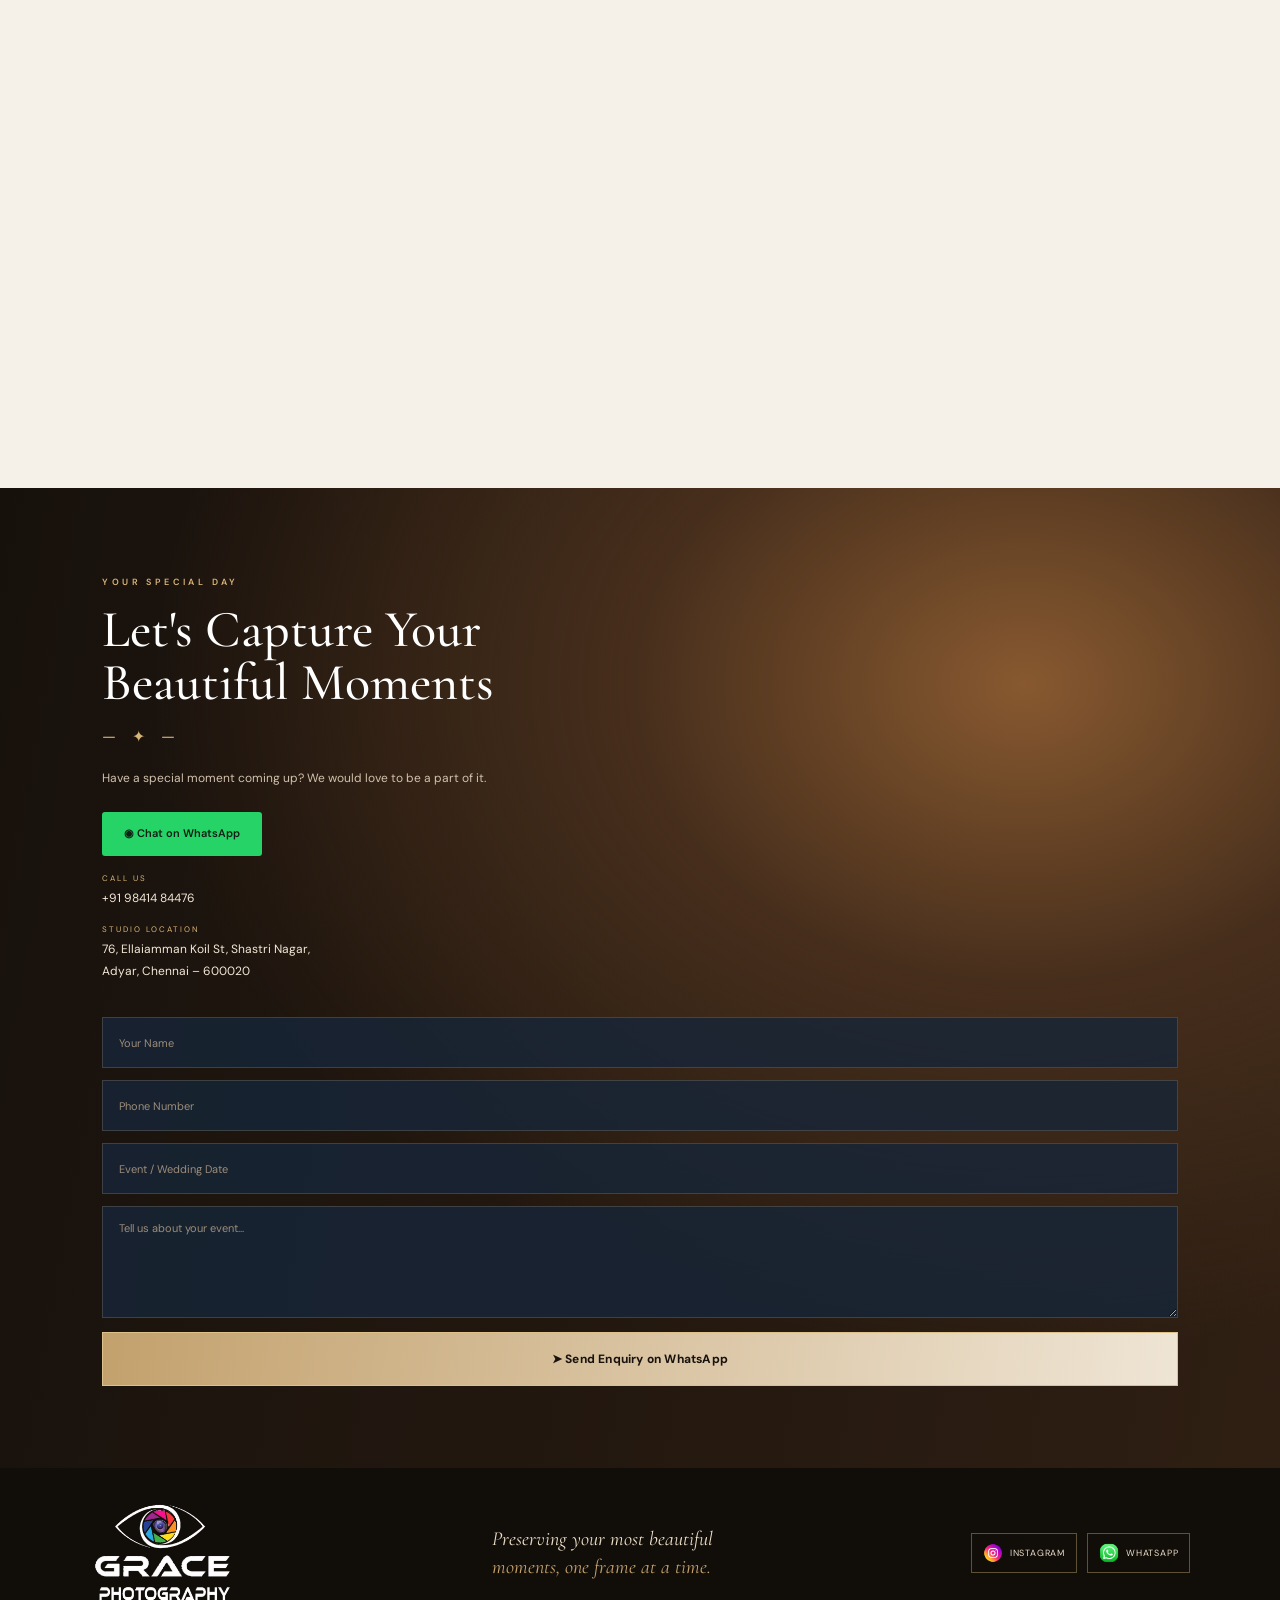
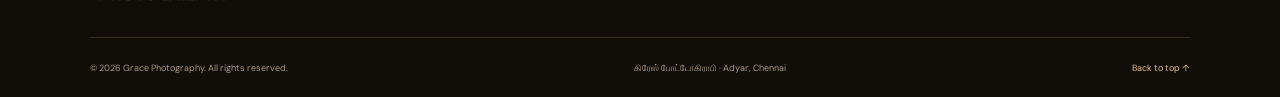
==== commit 1c8896d1: "Add Grace Photography Adyar Google Maps location section" ====
--- a/index.html
+++ b/index.html
@@ -219,6 +219,34 @@
       <p class="review-source">Selected client feedback supplied for the website. Review wording is presented as provided.</p>
     </section>
 
+    <section class="studio-location section-pad" id="location">
+      <div class="location-panel">
+        <div class="location-copy">
+          <p class="eyebrow">LOCATION</p>
+          <h2>Chennai, <em>India.</em></h2>
+          <div class="location-rating"><span aria-label="Five star rating">★★★★★</span><b>Our Studio Location</b></div>
+          <p class="location-description">Visit Grace Photography in Adyar for a personal consultation. Let's plan the perfect way to capture your story.</p>
+          <div class="location-address">
+            <span aria-hidden="true">✦</span>
+            <p><strong>Grace Photography</strong><br>76, Ellaiamman Koil St,<br>Shastri Nagar, Adyar,<br>Chennai, Tamil Nadu 600020, India</p>
+          </div>
+          <a class="location-directions" href="https://maps.app.goo.gl/GRBkMh6bg4hX7XDs6" target="_blank" rel="noopener noreferrer">GET DIRECTIONS <b>→</b></a>
+        </div>
+        <div class="location-map">
+          <iframe
+            title="Grace Photography location map in Adyar, Chennai"
+            src="https://www.google.com/maps/embed?pb=!1m18!1m12!1m3!1d3948.3410307724926!2d80.2620664!3d12.9975875!2m3!1f0!2f0!3f0!3m2!1i1024!2i768!4f13.1!3m3!1m2!1s0x3a5267de3a5a3f05%3A0x6c7fbdd2da7f4615!2sGrace%20Photography!5e1!3m2!1sen!2sin!4v1795840745003!5m2!1sen!2sin"
+            width="600"
+            height="450"
+            style="border:0;"
+            allowfullscreen=""
+            loading="lazy"
+            referrerpolicy="strict-origin-when-cross-origin">
+          </iframe>
+        </div>
+      </div>
+    </section>
+
     <section class="contact" id="contact">
       <div class="contact-backdrop"></div>
       <div class="contact-inner">
--- a/styles.css
+++ b/styles.css
@@ -650,3 +650,114 @@
     var(--slide-image),
     radial-gradient(ellipse at 78% 44%,#d4a05b 0,#80502e 25%,#3b291b 56%,#18120d 100%);
 }
+
+
+/* Hero overlay typography — consistent Arun-inspired Timeless Memories treatment */
+.hero-shade {
+  background:
+    linear-gradient(90deg,rgba(15,11,8,.18) 0%,rgba(16,12,9,.12) 34%,rgba(18,13,9,.46) 62%,rgba(16,11,8,.76) 100%),
+    linear-gradient(0deg,rgba(12,9,6,.46),transparent 36%);
+}
+.hero-content {
+  width:min(510px,42%);
+  margin-left:auto;
+  margin-right:8.5%;
+  padding-top:26px;
+  text-align:center;
+  display:flex;
+  flex-direction:column;
+  align-items:center;
+  animation:rise .8s both;
+}
+.hero-kicker {
+  color:#f0d8aa;
+  font-size:10px;
+  font-weight:500;
+  letter-spacing:7px;
+  margin:0 0 17px;
+}
+.hero-title {
+  display:flex;
+  flex-direction:column;
+  align-items:center;
+  margin:0;
+  line-height:.88;
+  letter-spacing:0;
+  white-space:nowrap;
+}
+.hero-script {
+  display:block;
+  color:#f6e6cf;
+  font-family:"Allura","Cormorant Garamond",cursive;
+  font-size:clamp(74px,8.1vw,116px);
+  font-weight:400;
+  line-height:.9;
+  letter-spacing:0;
+}
+.hero-serif {
+  display:block;
+  color:#fffaf2;
+  font-family:"Cormorant Garamond",serif;
+  font-size:clamp(58px,6.4vw,88px);
+  font-weight:500;
+  line-height:.95;
+  letter-spacing:-1.8px;
+}
+.hero-tagline {
+  color:#f1dfc2;
+  font-size:10px;
+  font-weight:500;
+  letter-spacing:6px;
+  margin:19px 0 28px;
+}
+.hero-portfolio-button {
+  display:inline-flex;
+  min-width:180px;
+  align-items:center;
+  justify-content:center;
+  gap:24px;
+  padding:14px 19px;
+  border:1px solid rgba(225,190,123,.9);
+  background:rgba(17,13,9,.22);
+  color:#fff8ec;
+  font-size:11px;
+  font-weight:500;
+  letter-spacing:.25px;
+  transition:background .25s,border-color .25s,color .25s,transform .25s;
+}
+.hero-portfolio-button b {
+  font-size:17px;
+  font-weight:400;
+}
+.hero-portfolio-button:hover {
+  background:#d7b477;
+  border-color:#d7b477;
+  color:#24180d;
+  transform:translateY(-2px);
+}
+@media(max-width:900px) {
+  .hero-content {
+    width:min(470px,48%);
+    margin-right:7%;
+  }
+  .hero-script { font-size:clamp(68px,8vw,94px); }
+  .hero-serif { font-size:clamp(54px,6.5vw,76px); }
+}
+@media(max-width:650px) {
+  .hero-content {
+    width:82%;
+    max-width:450px;
+    margin:55px auto 0;
+    padding:20px 12px;
+  }
+  .hero-shade {
+    background:
+      linear-gradient(90deg,rgba(15,11,8,.42),rgba(16,12,9,.47)),
+      linear-gradient(0deg,rgba(12,9,6,.46),rgba(12,9,6,.12));
+  }
+  .hero-kicker { font-size:9px; letter-spacing:5px; margin-bottom:13px; }
+  .hero-script { font-size:clamp(68px,17vw,92px); }
+  .hero-serif { font-size:clamp(52px,13vw,72px); }
+  .hero-tagline { font-size:8px; letter-spacing:4px; margin:14px 0 22px; }
+  .hero-portfolio-button { min-width:165px; padding:12px 16px; }
+}
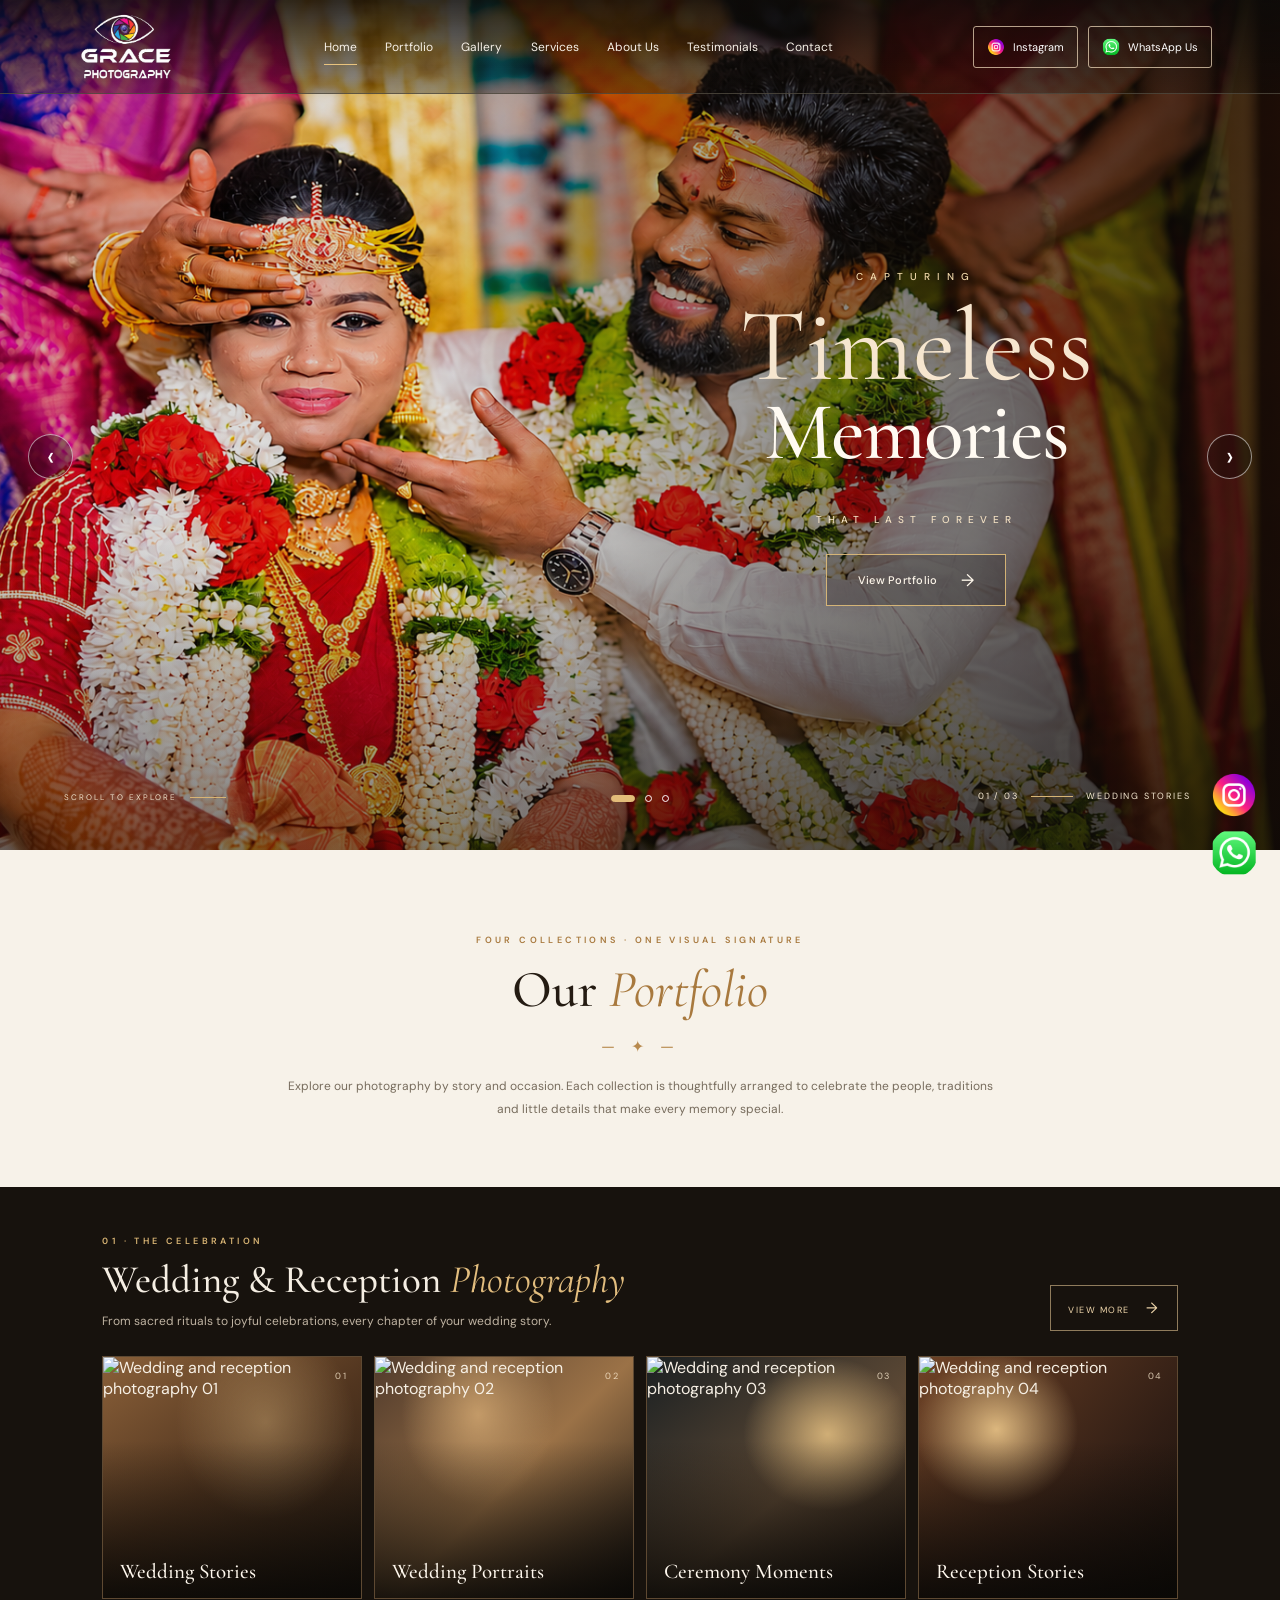
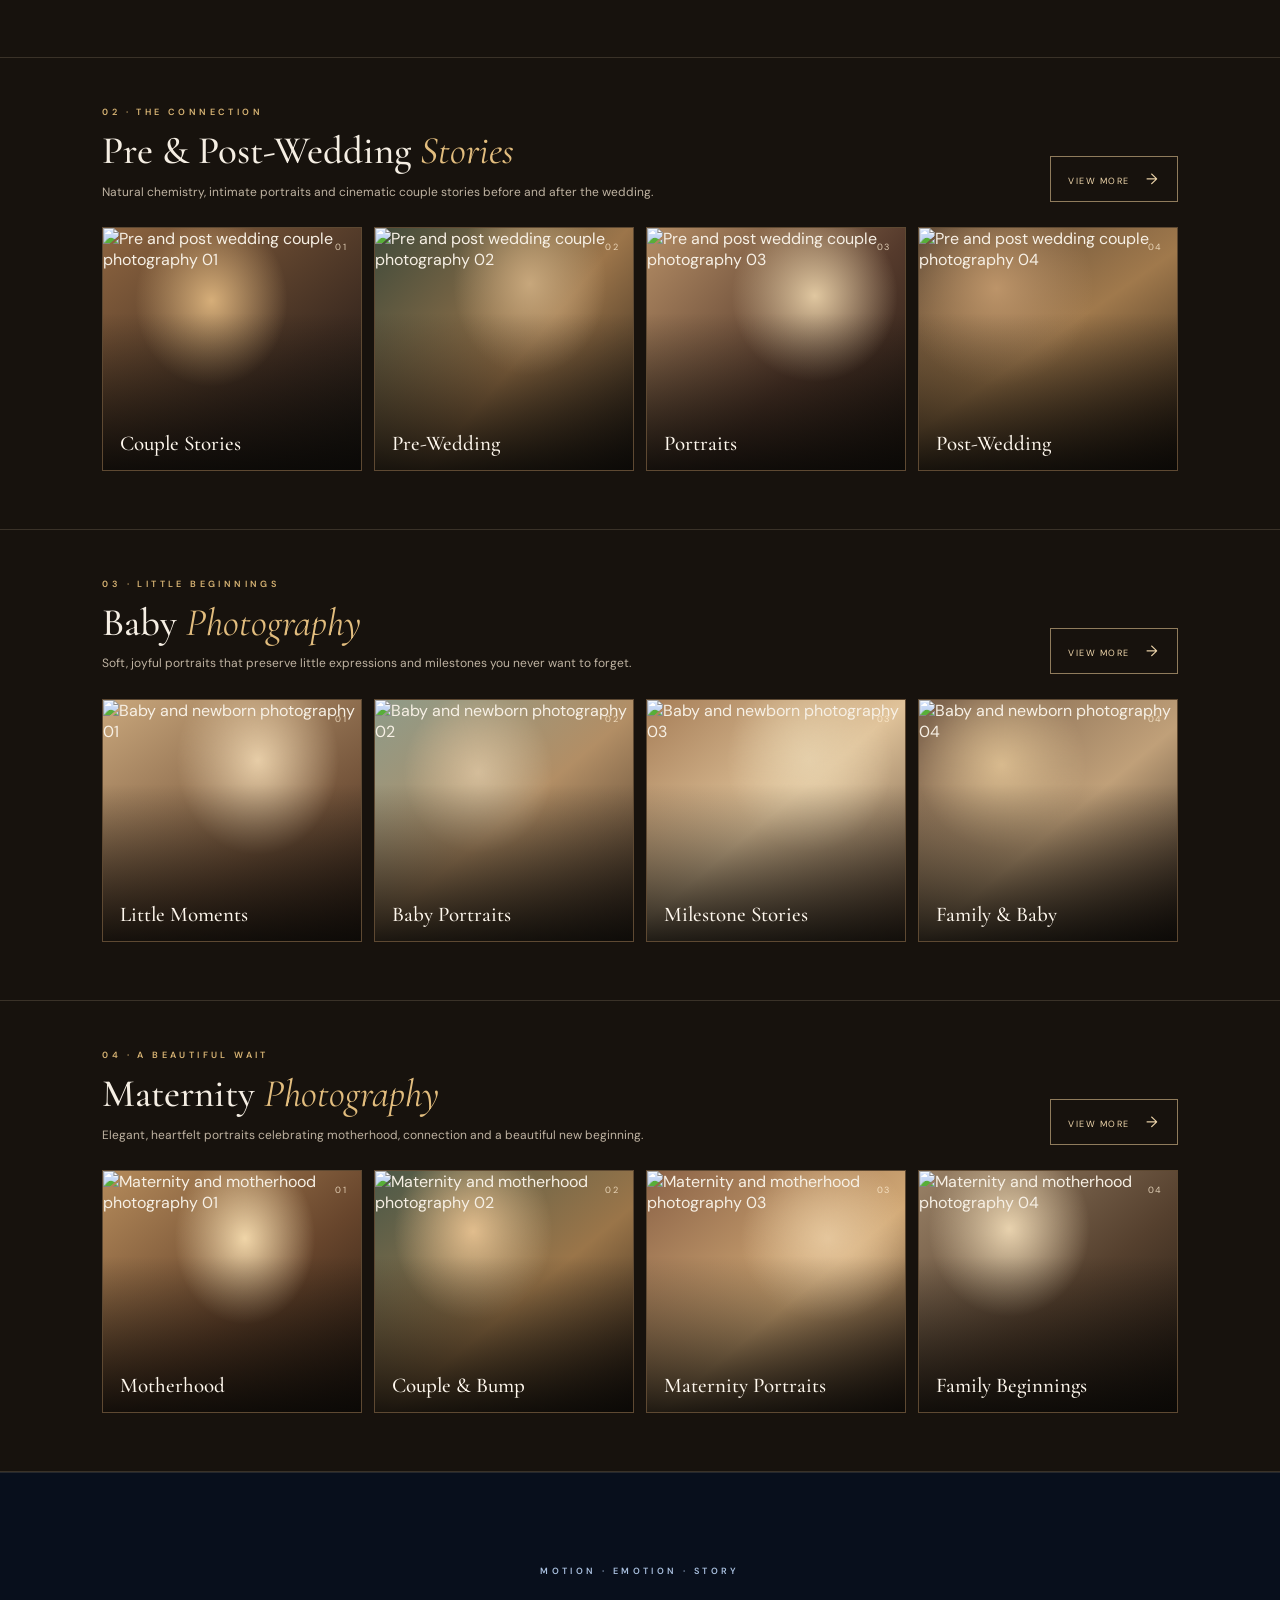
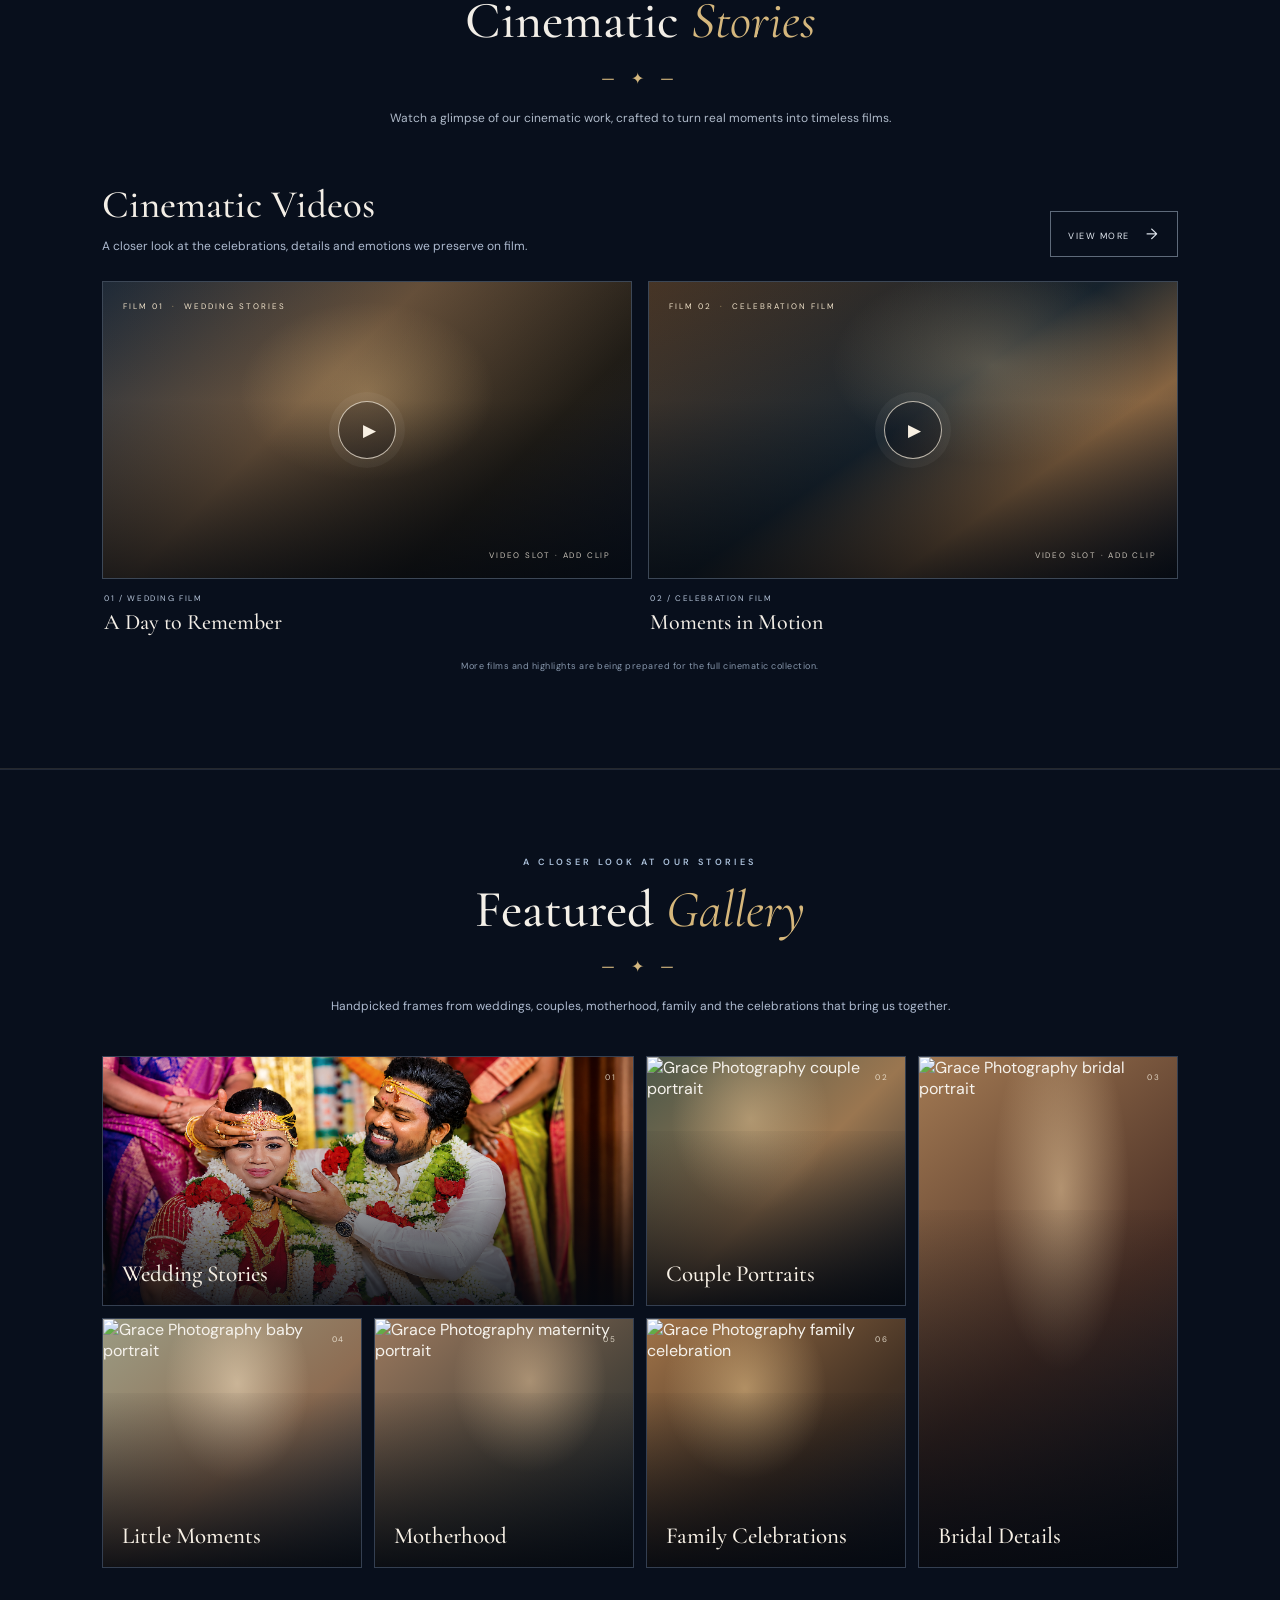
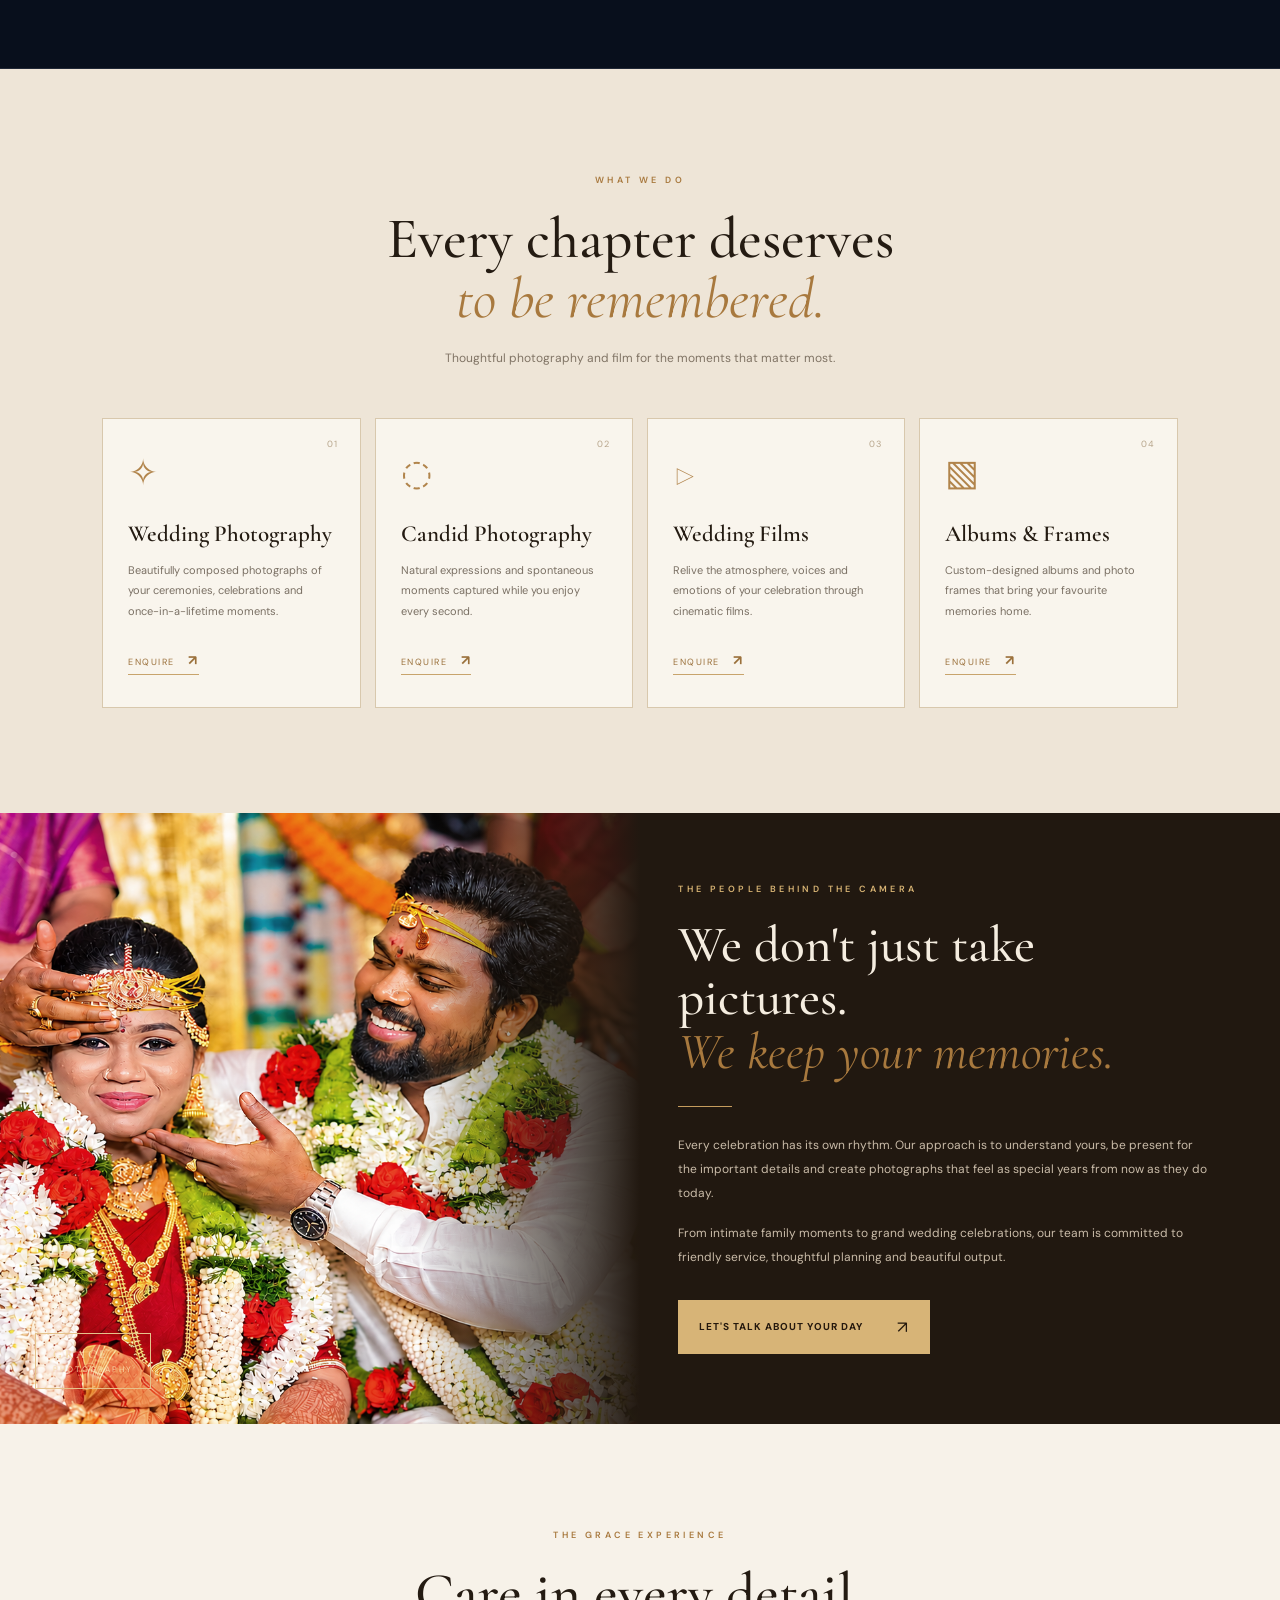
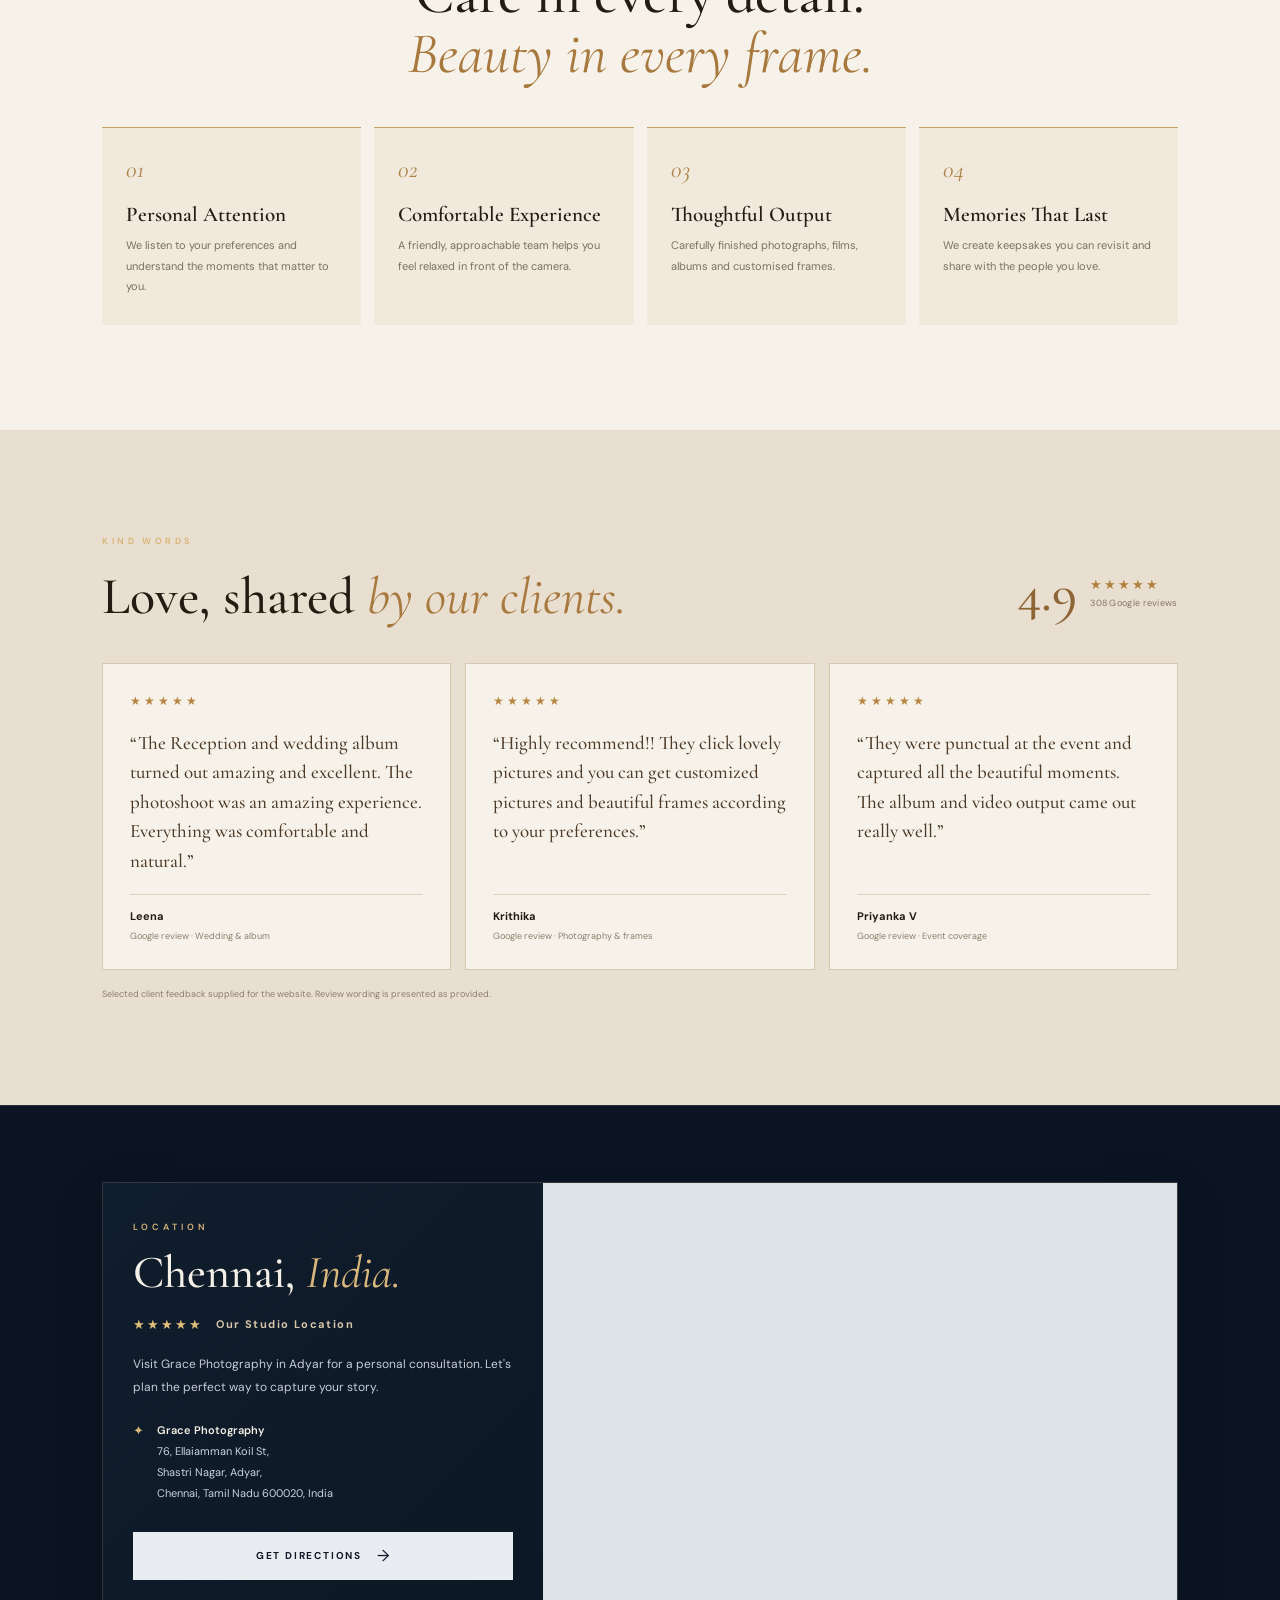
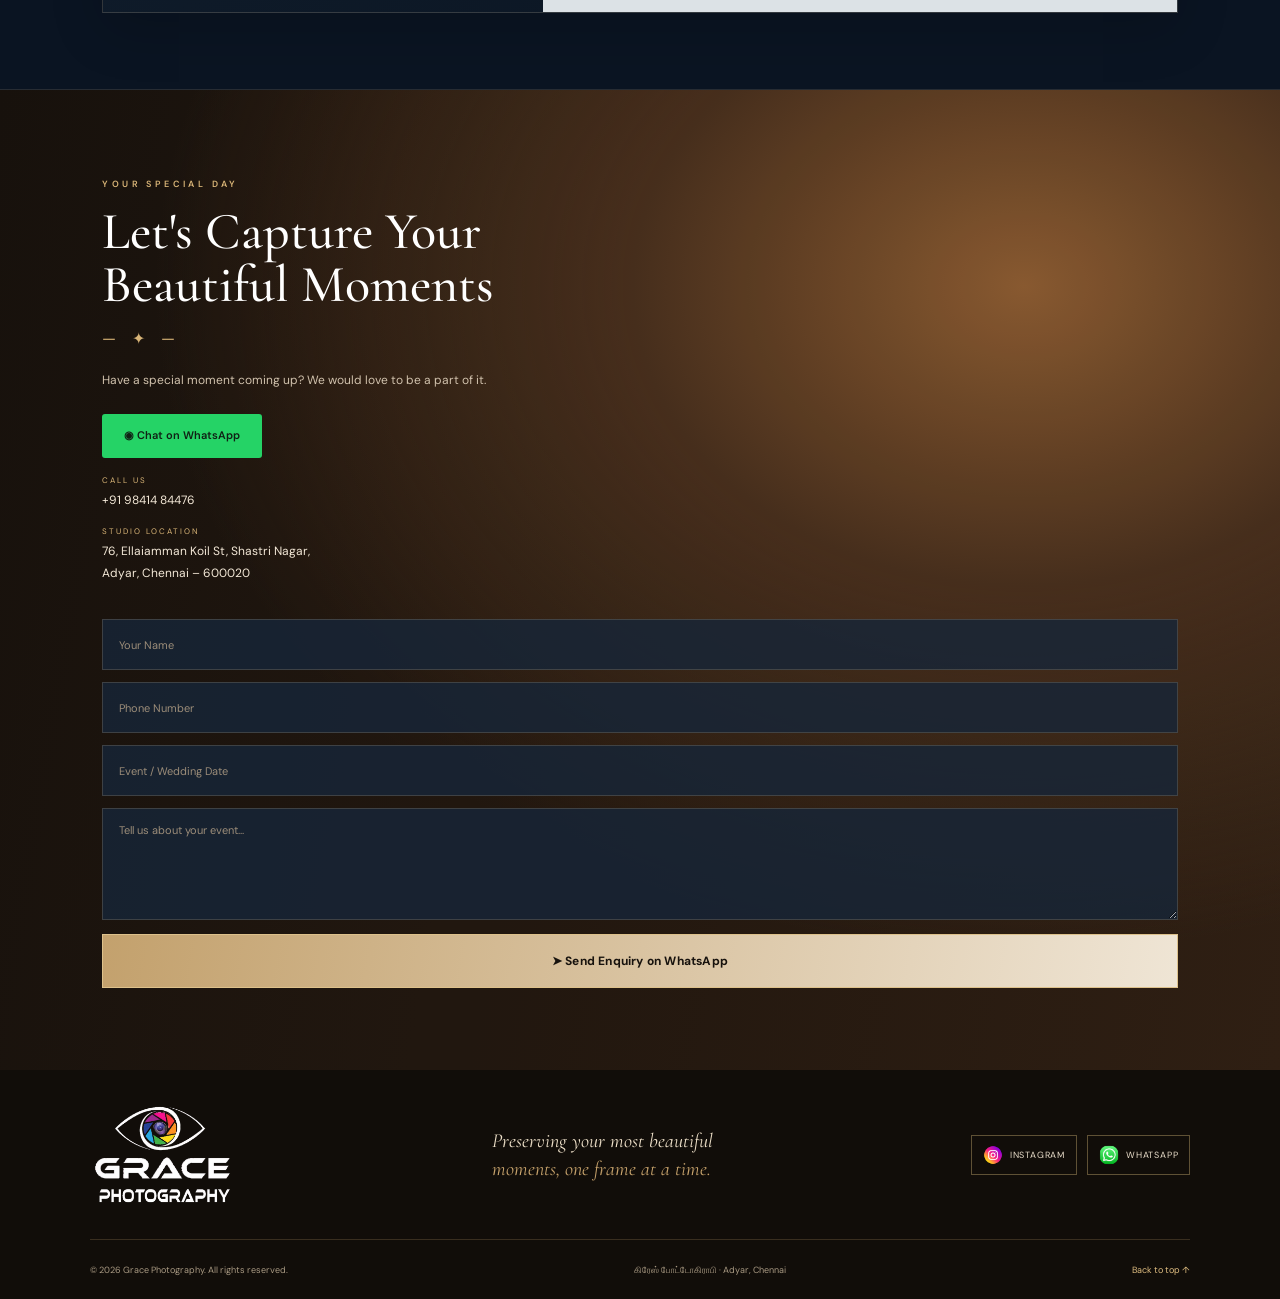
==== commit 2ca13ff3: "Connect index.html to organized photo and video asset paths" ====
--- a/index.html
+++ b/index.html
@@ -84,37 +84,37 @@
       <section class="collection-row section-pad" id="wedding-reception">
         <div class="collection-heading"><div><p class="eyebrow">01 · THE CELEBRATION</p><h2>Wedding &amp; Reception <em>Photography</em></h2><p>From sacred rituals to joyful celebrations, every chapter of your wedding story.</p></div><a class="collection-more" href="wedding-reception.html">VIEW MORE <span>→</span></a></div>
         <div class="collection-grid">
-          <a class="collection-tile wedding-slot-one" href="wedding-reception.html"><span class="tile-index">01</span><span class="tile-label">Wedding Stories</span></a>
-          <a class="collection-tile wedding-slot-two" href="wedding-reception.html"><span class="tile-index">02</span><span class="tile-label">Wedding Portraits</span></a>
-          <a class="collection-tile wedding-slot-three" href="wedding-reception.html"><span class="tile-index">03</span><span class="tile-label">Ceremony Moments</span></a>
-          <a class="collection-tile wedding-slot-four" href="wedding-reception.html"><span class="tile-index">04</span><span class="tile-label">Reception Stories</span></a>
+          <a class="collection-tile wedding-slot-one" href="wedding-reception.html"><img class="tile-photo" src="assets/portfolio/wedding-reception/wedding-01.jpg" alt="Wedding and reception photography 01" loading="lazy" data-asset-fallback><span class="tile-index">01</span><span class="tile-label">Wedding Stories</span></a>
+          <a class="collection-tile wedding-slot-two" href="wedding-reception.html"><img class="tile-photo" src="assets/portfolio/wedding-reception/wedding-02.jpg" alt="Wedding and reception photography 02" loading="lazy" data-asset-fallback><span class="tile-index">02</span><span class="tile-label">Wedding Portraits</span></a>
+          <a class="collection-tile wedding-slot-three" href="wedding-reception.html"><img class="tile-photo" src="assets/portfolio/wedding-reception/wedding-03.jpg" alt="Wedding and reception photography 03" loading="lazy" data-asset-fallback><span class="tile-index">03</span><span class="tile-label">Ceremony Moments</span></a>
+          <a class="collection-tile wedding-slot-four" href="wedding-reception.html"><img class="tile-photo" src="assets/portfolio/wedding-reception/wedding-04.jpg" alt="Wedding and reception photography 04" loading="lazy" data-asset-fallback><span class="tile-index">04</span><span class="tile-label">Reception Stories</span></a>
         </div>
       </section>
       <section class="collection-row section-pad" id="pre-post-wedding">
         <div class="collection-heading"><div><p class="eyebrow">02 · THE CONNECTION</p><h2>Pre &amp; Post-Wedding <em>Stories</em></h2><p>Natural chemistry, intimate portraits and cinematic couple stories before and after the wedding.</p></div><a class="collection-more" href="pre-post-wedding.html">VIEW MORE <span>→</span></a></div>
         <div class="collection-grid">
-          <a class="collection-tile couple-slot-one" href="pre-post-wedding.html"><span class="tile-index">01</span><span class="tile-label">Couple Stories</span></a>
-          <a class="collection-tile couple-slot-two" href="pre-post-wedding.html"><span class="tile-index">02</span><span class="tile-label">Pre-Wedding</span></a>
-          <a class="collection-tile couple-slot-three" href="pre-post-wedding.html"><span class="tile-index">03</span><span class="tile-label">Portraits</span></a>
-          <a class="collection-tile couple-slot-four" href="pre-post-wedding.html"><span class="tile-index">04</span><span class="tile-label">Post-Wedding</span></a>
+          <a class="collection-tile couple-slot-one" href="pre-post-wedding.html"><img class="tile-photo" src="assets/portfolio/pre-post-wedding/couple-01.jpg" alt="Pre and post wedding couple photography 01" loading="lazy" data-asset-fallback><span class="tile-index">01</span><span class="tile-label">Couple Stories</span></a>
+          <a class="collection-tile couple-slot-two" href="pre-post-wedding.html"><img class="tile-photo" src="assets/portfolio/pre-post-wedding/couple-02.jpg" alt="Pre and post wedding couple photography 02" loading="lazy" data-asset-fallback><span class="tile-index">02</span><span class="tile-label">Pre-Wedding</span></a>
+          <a class="collection-tile couple-slot-three" href="pre-post-wedding.html"><img class="tile-photo" src="assets/portfolio/pre-post-wedding/couple-03.jpg" alt="Pre and post wedding couple photography 03" loading="lazy" data-asset-fallback><span class="tile-index">03</span><span class="tile-label">Portraits</span></a>
+          <a class="collection-tile couple-slot-four" href="pre-post-wedding.html"><img class="tile-photo" src="assets/portfolio/pre-post-wedding/couple-04.jpg" alt="Pre and post wedding couple photography 04" loading="lazy" data-asset-fallback><span class="tile-index">04</span><span class="tile-label">Post-Wedding</span></a>
         </div>
       </section>
       <section class="collection-row section-pad" id="baby-shoot">
         <div class="collection-heading"><div><p class="eyebrow">03 · LITTLE BEGINNINGS</p><h2>Baby <em>Photography</em></h2><p>Soft, joyful portraits that preserve little expressions and milestones you never want to forget.</p></div><a class="collection-more" href="baby-shoot.html">VIEW MORE <span>→</span></a></div>
         <div class="collection-grid">
-          <a class="collection-tile baby-slot-one" href="baby-shoot.html"><span class="tile-index">01</span><span class="tile-label">Little Moments</span></a>
-          <a class="collection-tile baby-slot-two" href="baby-shoot.html"><span class="tile-index">02</span><span class="tile-label">Baby Portraits</span></a>
-          <a class="collection-tile baby-slot-three" href="baby-shoot.html"><span class="tile-index">03</span><span class="tile-label">Milestone Stories</span></a>
-          <a class="collection-tile baby-slot-four" href="baby-shoot.html"><span class="tile-index">04</span><span class="tile-label">Family &amp; Baby</span></a>
+          <a class="collection-tile baby-slot-one" href="baby-shoot.html"><img class="tile-photo" src="assets/portfolio/baby-shoot/baby-01.jpg" alt="Baby and newborn photography 01" loading="lazy" data-asset-fallback><span class="tile-index">01</span><span class="tile-label">Little Moments</span></a>
+          <a class="collection-tile baby-slot-two" href="baby-shoot.html"><img class="tile-photo" src="assets/portfolio/baby-shoot/baby-02.jpg" alt="Baby and newborn photography 02" loading="lazy" data-asset-fallback><span class="tile-index">02</span><span class="tile-label">Baby Portraits</span></a>
+          <a class="collection-tile baby-slot-three" href="baby-shoot.html"><img class="tile-photo" src="assets/portfolio/baby-shoot/baby-03.jpg" alt="Baby and newborn photography 03" loading="lazy" data-asset-fallback><span class="tile-index">03</span><span class="tile-label">Milestone Stories</span></a>
+          <a class="collection-tile baby-slot-four" href="baby-shoot.html"><img class="tile-photo" src="assets/portfolio/baby-shoot/baby-04.jpg" alt="Baby and newborn photography 04" loading="lazy" data-asset-fallback><span class="tile-index">04</span><span class="tile-label">Family &amp; Baby</span></a>
         </div>
       </section>
       <section class="collection-row section-pad" id="maternity-shoot">
         <div class="collection-heading"><div><p class="eyebrow">04 · A BEAUTIFUL WAIT</p><h2>Maternity <em>Photography</em></h2><p>Elegant, heartfelt portraits celebrating motherhood, connection and a beautiful new beginning.</p></div><a class="collection-more" href="maternity-shoot.html">VIEW MORE <span>→</span></a></div>
         <div class="collection-grid">
-          <a class="collection-tile maternity-slot-one" href="maternity-shoot.html"><span class="tile-index">01</span><span class="tile-label">Motherhood</span></a>
-          <a class="collection-tile maternity-slot-two" href="maternity-shoot.html"><span class="tile-index">02</span><span class="tile-label">Couple &amp; Bump</span></a>
-          <a class="collection-tile maternity-slot-three" href="maternity-shoot.html"><span class="tile-index">03</span><span class="tile-label">Maternity Portraits</span></a>
-          <a class="collection-tile maternity-slot-four" href="maternity-shoot.html"><span class="tile-index">04</span><span class="tile-label">Family Beginnings</span></a>
+          <a class="collection-tile maternity-slot-one" href="maternity-shoot.html"><img class="tile-photo" src="assets/portfolio/maternity-shoot/maternity-01.jpg" alt="Maternity and motherhood photography 01" loading="lazy" data-asset-fallback><span class="tile-index">01</span><span class="tile-label">Motherhood</span></a>
+          <a class="collection-tile maternity-slot-two" href="maternity-shoot.html"><img class="tile-photo" src="assets/portfolio/maternity-shoot/maternity-02.jpg" alt="Maternity and motherhood photography 02" loading="lazy" data-asset-fallback><span class="tile-index">02</span><span class="tile-label">Couple &amp; Bump</span></a>
+          <a class="collection-tile maternity-slot-three" href="maternity-shoot.html"><img class="tile-photo" src="assets/portfolio/maternity-shoot/maternity-03.jpg" alt="Maternity and motherhood photography 03" loading="lazy" data-asset-fallback><span class="tile-index">03</span><span class="tile-label">Maternity Portraits</span></a>
+          <a class="collection-tile maternity-slot-four" href="maternity-shoot.html"><img class="tile-photo" src="assets/portfolio/maternity-shoot/maternity-04.jpg" alt="Maternity and motherhood photography 04" loading="lazy" data-asset-fallback><span class="tile-index">04</span><span class="tile-label">Family Beginnings</span></a>
         </div>
       </section>
     </div>
@@ -135,7 +135,7 @@
       </div>
       <div class="cinematic-grid home-cinematic-grid">
         <article class="cinematic-video-card">
-          <div class="cinematic-video-frame cinematic-art-one" aria-label="Video placeholder one">
+          <div class="cinematic-video-frame cinematic-art-one" aria-label="Cinematic video one" data-video-src="assets/cinematic-videos/film-01.mp4" data-video-poster="assets/cinematic-videos/posters/film-01.jpg" role="button" tabindex="0">
             <span class="cinematic-frame-label">FILM 01 <i>·</i> WEDDING STORIES</span>
             <span class="cinematic-play-mark" aria-hidden="true">▶</span>
             <span class="cinematic-add-note">VIDEO SLOT · ADD CLIP</span>
@@ -143,7 +143,7 @@
           <div class="cinematic-video-caption"><span>01 / WEDDING FILM</span><b>A Day to Remember</b></div>
         </article>
         <article class="cinematic-video-card">
-          <div class="cinematic-video-frame cinematic-art-two" aria-label="Video placeholder two">
+          <div class="cinematic-video-frame cinematic-art-two" aria-label="Cinematic video two" data-video-src="assets/cinematic-videos/film-02.mp4" data-video-poster="assets/cinematic-videos/posters/film-02.jpg" role="button" tabindex="0">
             <span class="cinematic-frame-label">FILM 02 <i>·</i> CELEBRATION FILM</span>
             <span class="cinematic-play-mark" aria-hidden="true">▶</span>
             <span class="cinematic-add-note">VIDEO SLOT · ADD CLIP</span>
@@ -167,18 +167,23 @@
           <span class="gallery-card-index">01</span><span class="gallery-card-title">Wedding Stories</span>
         </a>
         <a class="featured-gallery-card gallery-card-couple" href="pre-post-wedding.html" aria-label="Explore couple portraits">
+          <img class="gallery-photo" src="assets/gallery/gallery-02-couple.jpg" alt="Grace Photography couple portrait" loading="lazy" data-asset-fallback>
           <span class="gallery-card-index">02</span><span class="gallery-card-title">Couple Portraits</span>
         </a>
         <a class="featured-gallery-card gallery-card-bridal" href="wedding-reception.html" aria-label="Explore bridal portraits">
+          <img class="gallery-photo" src="assets/gallery/gallery-03-bridal.jpg" alt="Grace Photography bridal portrait" loading="lazy" data-asset-fallback>
           <span class="gallery-card-index">03</span><span class="gallery-card-title">Bridal Details</span>
         </a>
         <a class="featured-gallery-card gallery-card-baby" href="baby-shoot.html" aria-label="Explore baby photography">
+          <img class="gallery-photo" src="assets/gallery/gallery-04-baby.jpg" alt="Grace Photography baby portrait" loading="lazy" data-asset-fallback>
           <span class="gallery-card-index">04</span><span class="gallery-card-title">Little Moments</span>
         </a>
         <a class="featured-gallery-card gallery-card-maternity" href="maternity-shoot.html" aria-label="Explore maternity photography">
+          <img class="gallery-photo" src="assets/gallery/gallery-05-maternity.jpg" alt="Grace Photography maternity portrait" loading="lazy" data-asset-fallback>
           <span class="gallery-card-index">05</span><span class="gallery-card-title">Motherhood</span>
         </a>
         <a class="featured-gallery-card gallery-card-celebration" href="wedding-reception.html" aria-label="Explore family celebrations">
+          <img class="gallery-photo" src="assets/gallery/gallery-06-family.jpg" alt="Grace Photography family celebration" loading="lazy" data-asset-fallback>
           <span class="gallery-card-index">06</span><span class="gallery-card-title">Family Celebrations</span>
         </a>
       </div>
--- a/styles.css
+++ b/styles.css
@@ -761,3 +761,143 @@
   .hero-tagline { font-size:8px; letter-spacing:4px; margin:14px 0 22px; }
   .hero-portfolio-button { min-width:165px; padding:12px 16px; }
 }
+
+
+/* Grace Photography studio location map section */
+.studio-location {
+  padding-top:76px;
+  padding-bottom:76px;
+  background:#0a1422;
+  border-top:1px solid rgba(210,190,155,.14);
+  border-bottom:1px solid rgba(210,190,155,.14);
+}
+.location-panel {
+  max-width:1240px;
+  margin:0 auto;
+  display:grid;
+  grid-template-columns:minmax(300px,.82fr) minmax(0,1.18fr);
+  border:1px solid rgba(208,190,161,.2);
+  background:linear-gradient(135deg,#101d2c,#0a1421);
+  box-shadow:0 18px 50px rgba(0,0,0,.16);
+}
+.location-copy {
+  padding:38px 30px 32px;
+}
+.location-copy .eyebrow {
+  color:#d8b477;
+  letter-spacing:4px;
+  margin-bottom:15px;
+}
+.location-copy h2 {
+  font:500 clamp(34px,3.6vw,46px)/1.08 "Cormorant Garamond",serif;
+  color:#f4efe7;
+  margin:0;
+}
+.location-copy h2 em {
+  color:#d9b77d;
+  font-weight:400;
+}
+.location-rating {
+  display:flex;
+  align-items:center;
+  flex-wrap:wrap;
+  gap:13px;
+  margin:18px 0 20px;
+}
+.location-rating span {
+  color:#e3bf7c;
+  letter-spacing:2px;
+  font-size:13px;
+}
+.location-rating b {
+  color:#d6c5a9;
+  font-size:11px;
+  letter-spacing:1.4px;
+}
+.location-description {
+  max-width:450px;
+  color:#c7cdd5;
+  font-size:12px;
+  line-height:1.9;
+  margin:0 0 22px;
+}
+.location-address {
+  display:flex;
+  align-items:flex-start;
+  gap:13px;
+  color:#d9b77d;
+}
+.location-address>span {
+  color:#d9b77d;
+  font-size:13px;
+  padding-top:2px;
+}
+.location-address p {
+  color:#cbd2dc;
+  font-size:11px;
+  line-height:1.9;
+  margin:0;
+}
+.location-address strong {
+  color:#f5eee3;
+  font-weight:600;
+}
+.location-directions {
+  display:flex;
+  align-items:center;
+  justify-content:center;
+  gap:15px;
+  width:100%;
+  min-height:48px;
+  margin-top:28px;
+  background:#e9edf2;
+  border:1px solid #e9edf2;
+  color:#101a27;
+  font-size:10px;
+  font-weight:700;
+  letter-spacing:1.8px;
+  transition:.25s ease;
+}
+.location-directions b {
+  font-size:16px;
+  font-weight:400;
+}
+.location-directions:hover {
+  background:#d9bd88;
+  border-color:#d9bd88;
+  color:#21170e;
+}
+.location-map {
+  min-height:360px;
+  overflow:hidden;
+  background:#dce2e6;
+}
+.location-map iframe {
+  display:block;
+  width:100%;
+  height:100%;
+  min-height:360px;
+  border:0;
+}
+@media(max-width:850px) {
+  .location-panel {
+    grid-template-columns:1fr;
+  }
+  .location-copy {
+    padding:32px 26px;
+  }
+  .location-map,.location-map iframe {
+    min-height:340px;
+  }
+}
+@media(max-width:560px) {
+  .studio-location {
+    padding:54px 6%;
+  }
+  .location-copy {
+    padding:27px 20px 24px;
+  }
+  .location-copy h2 { font-size:38px; }
+  .location-description { font-size:11px; }
+  .location-map,.location-map iframe { min-height:300px; }
+}
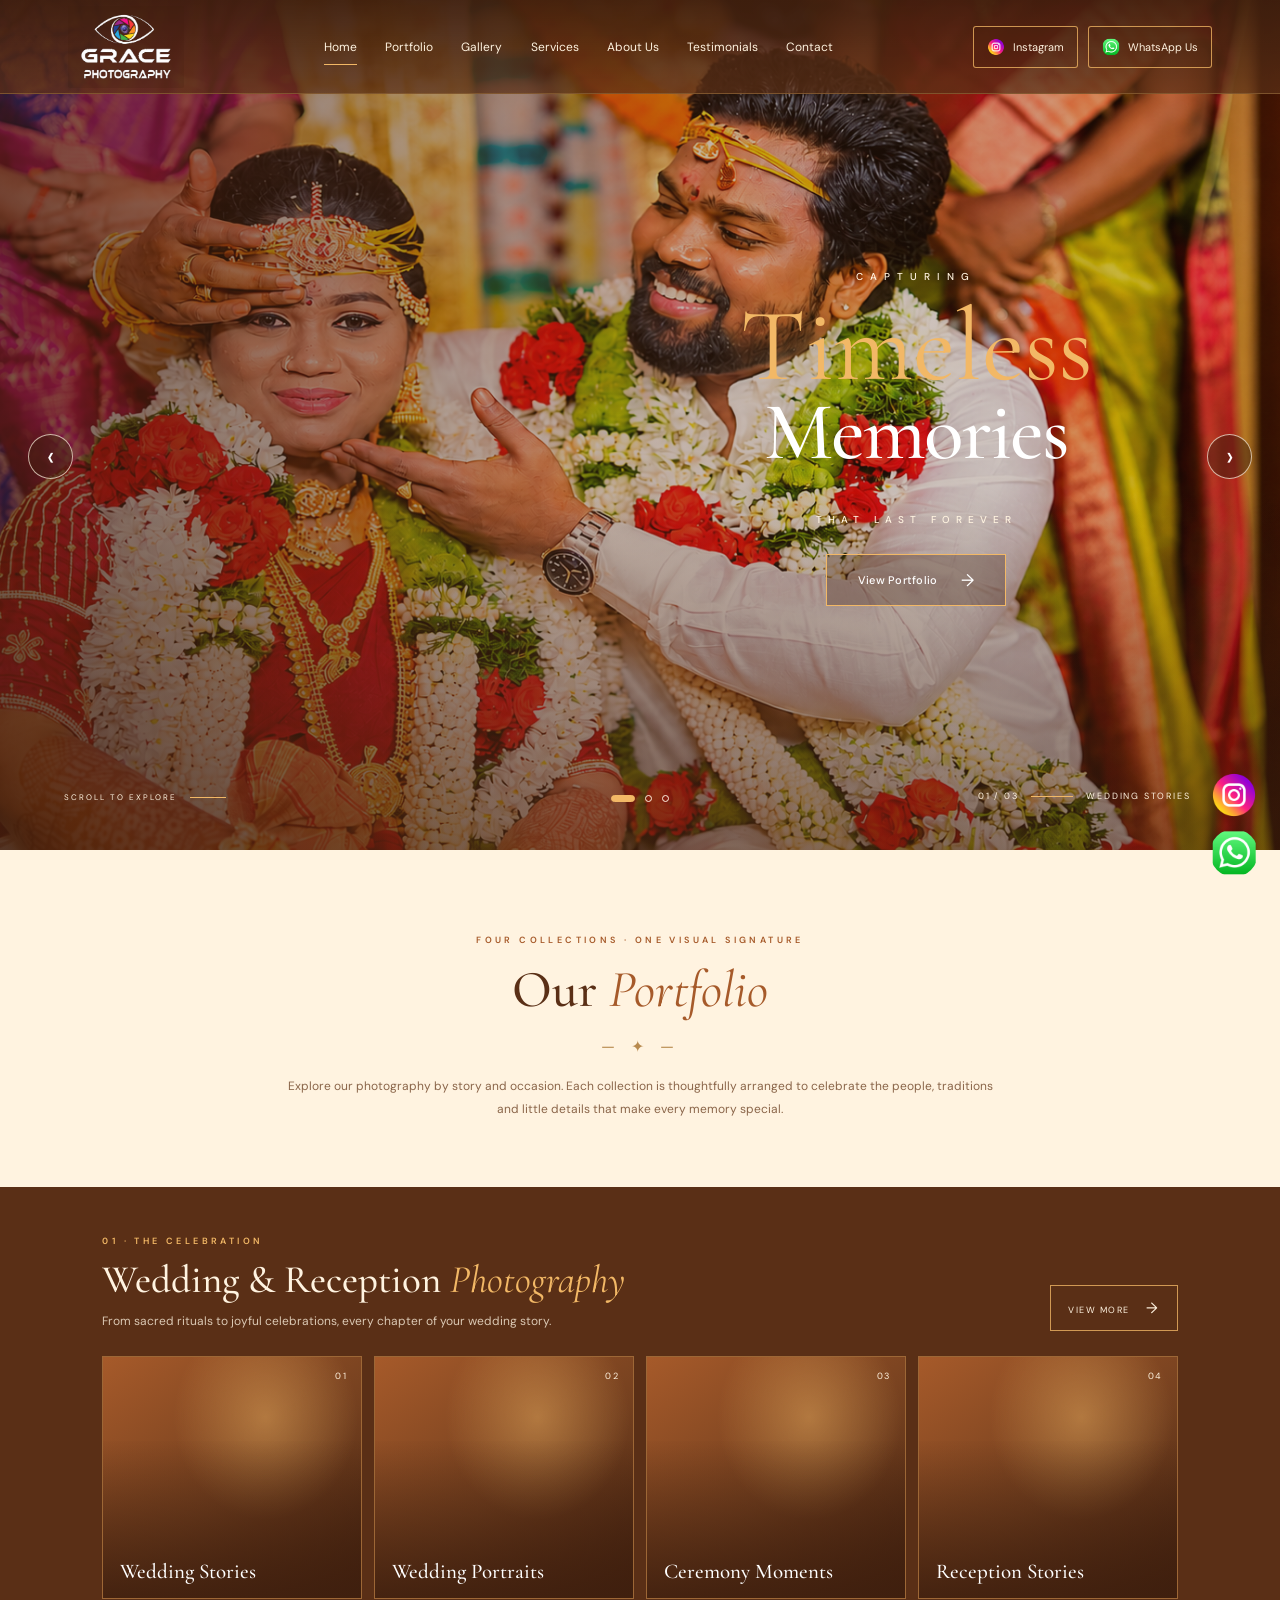
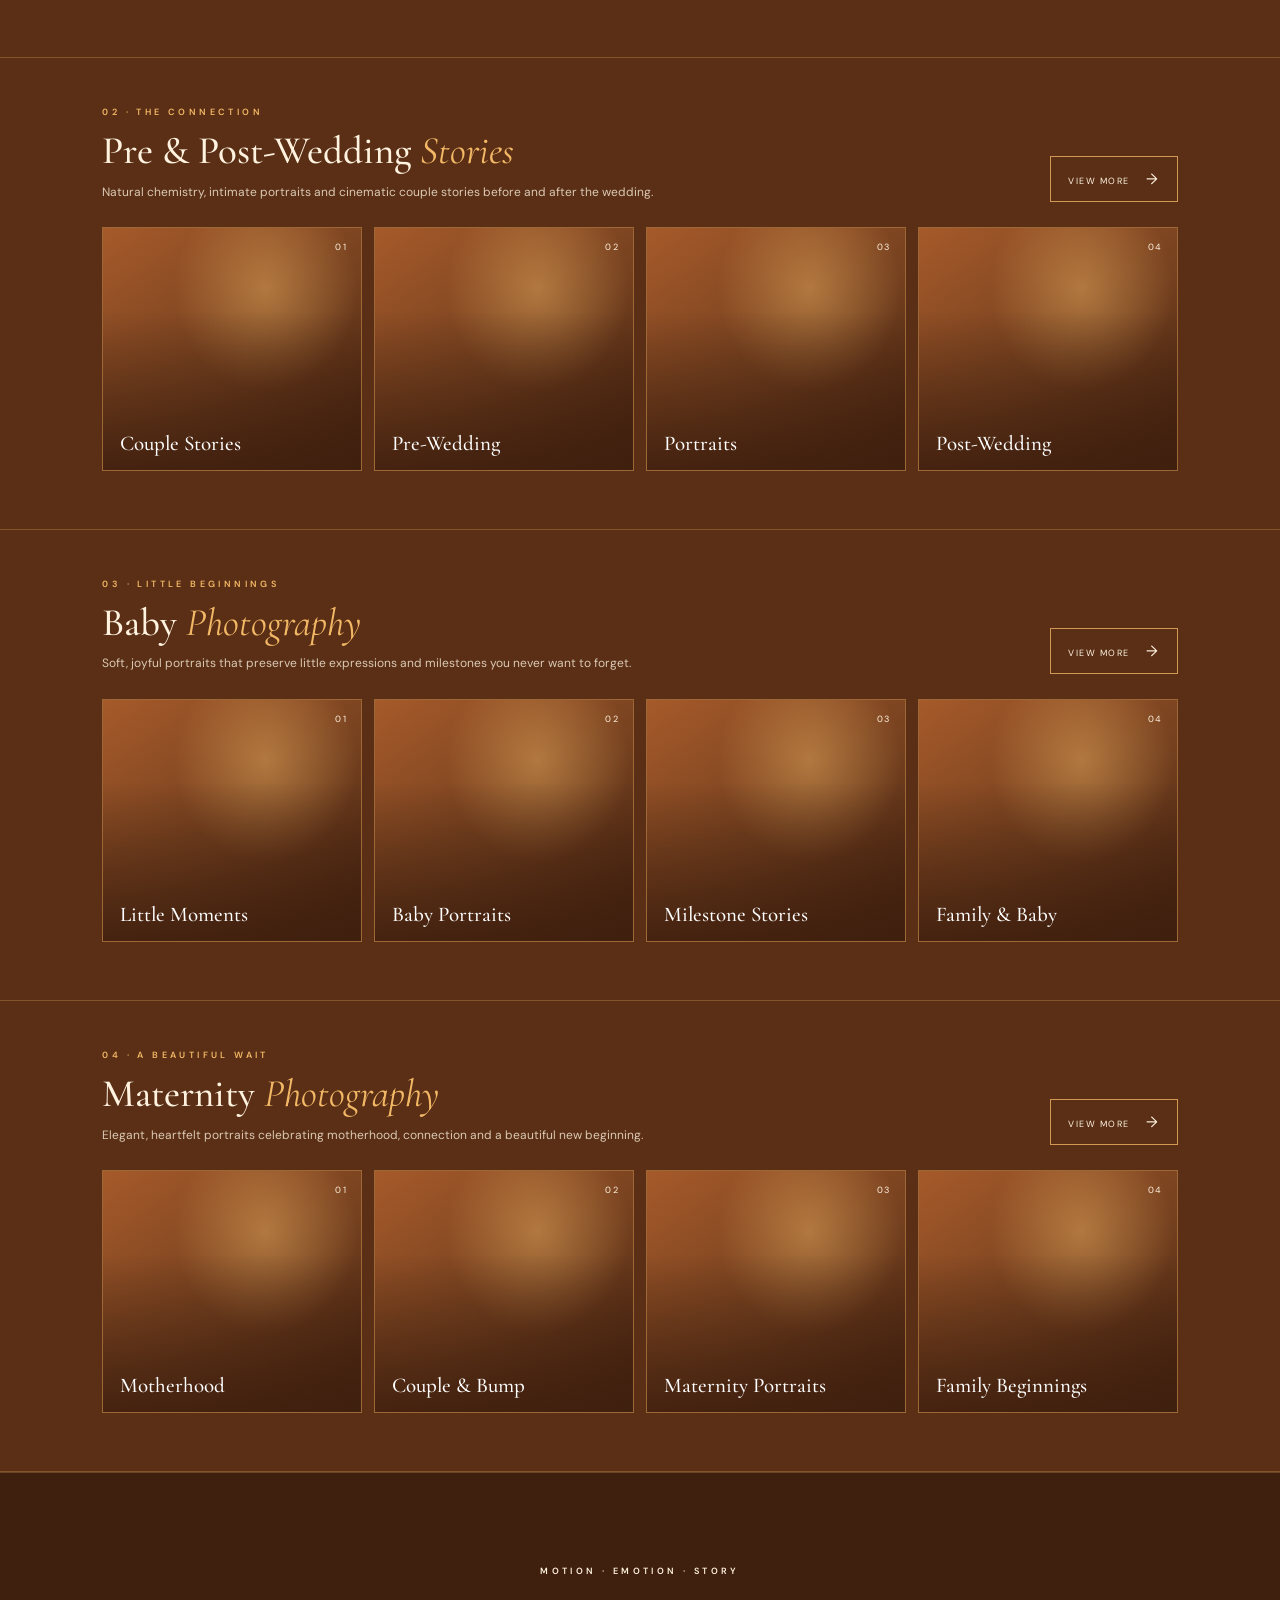
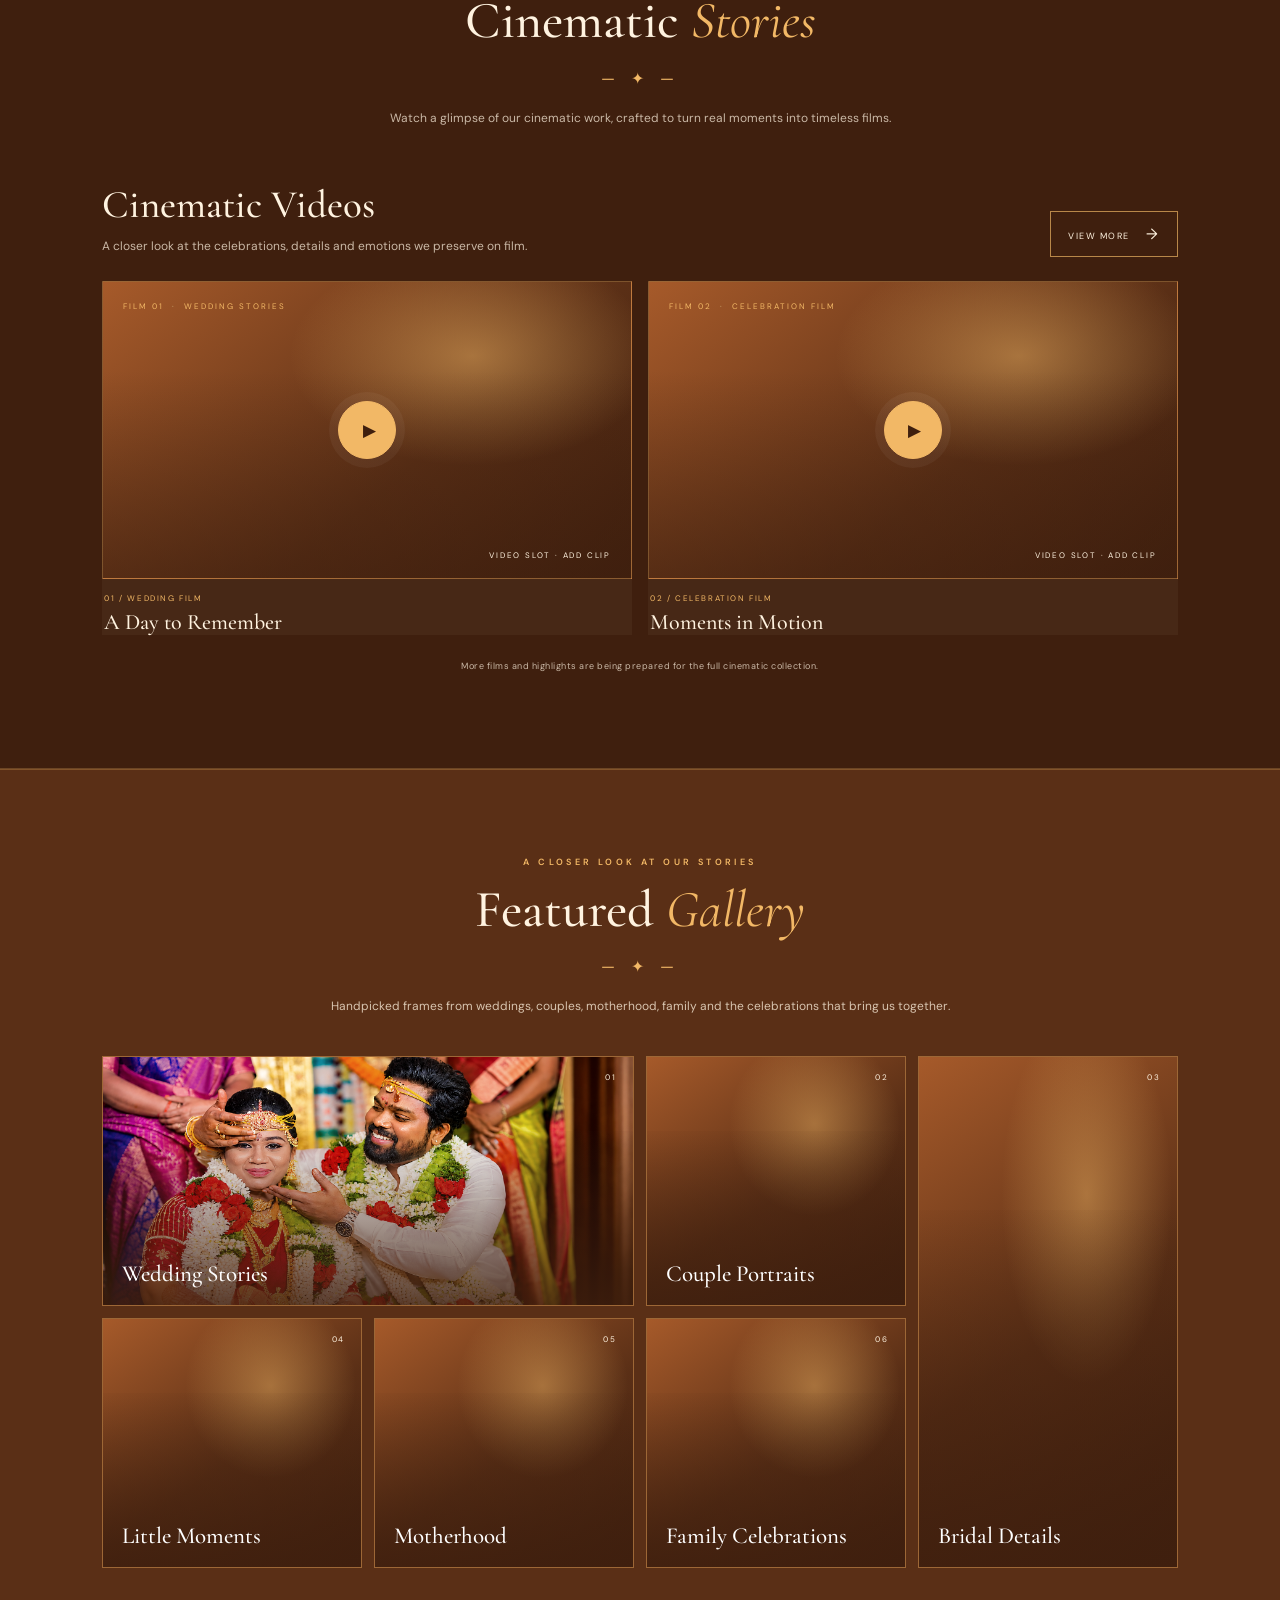
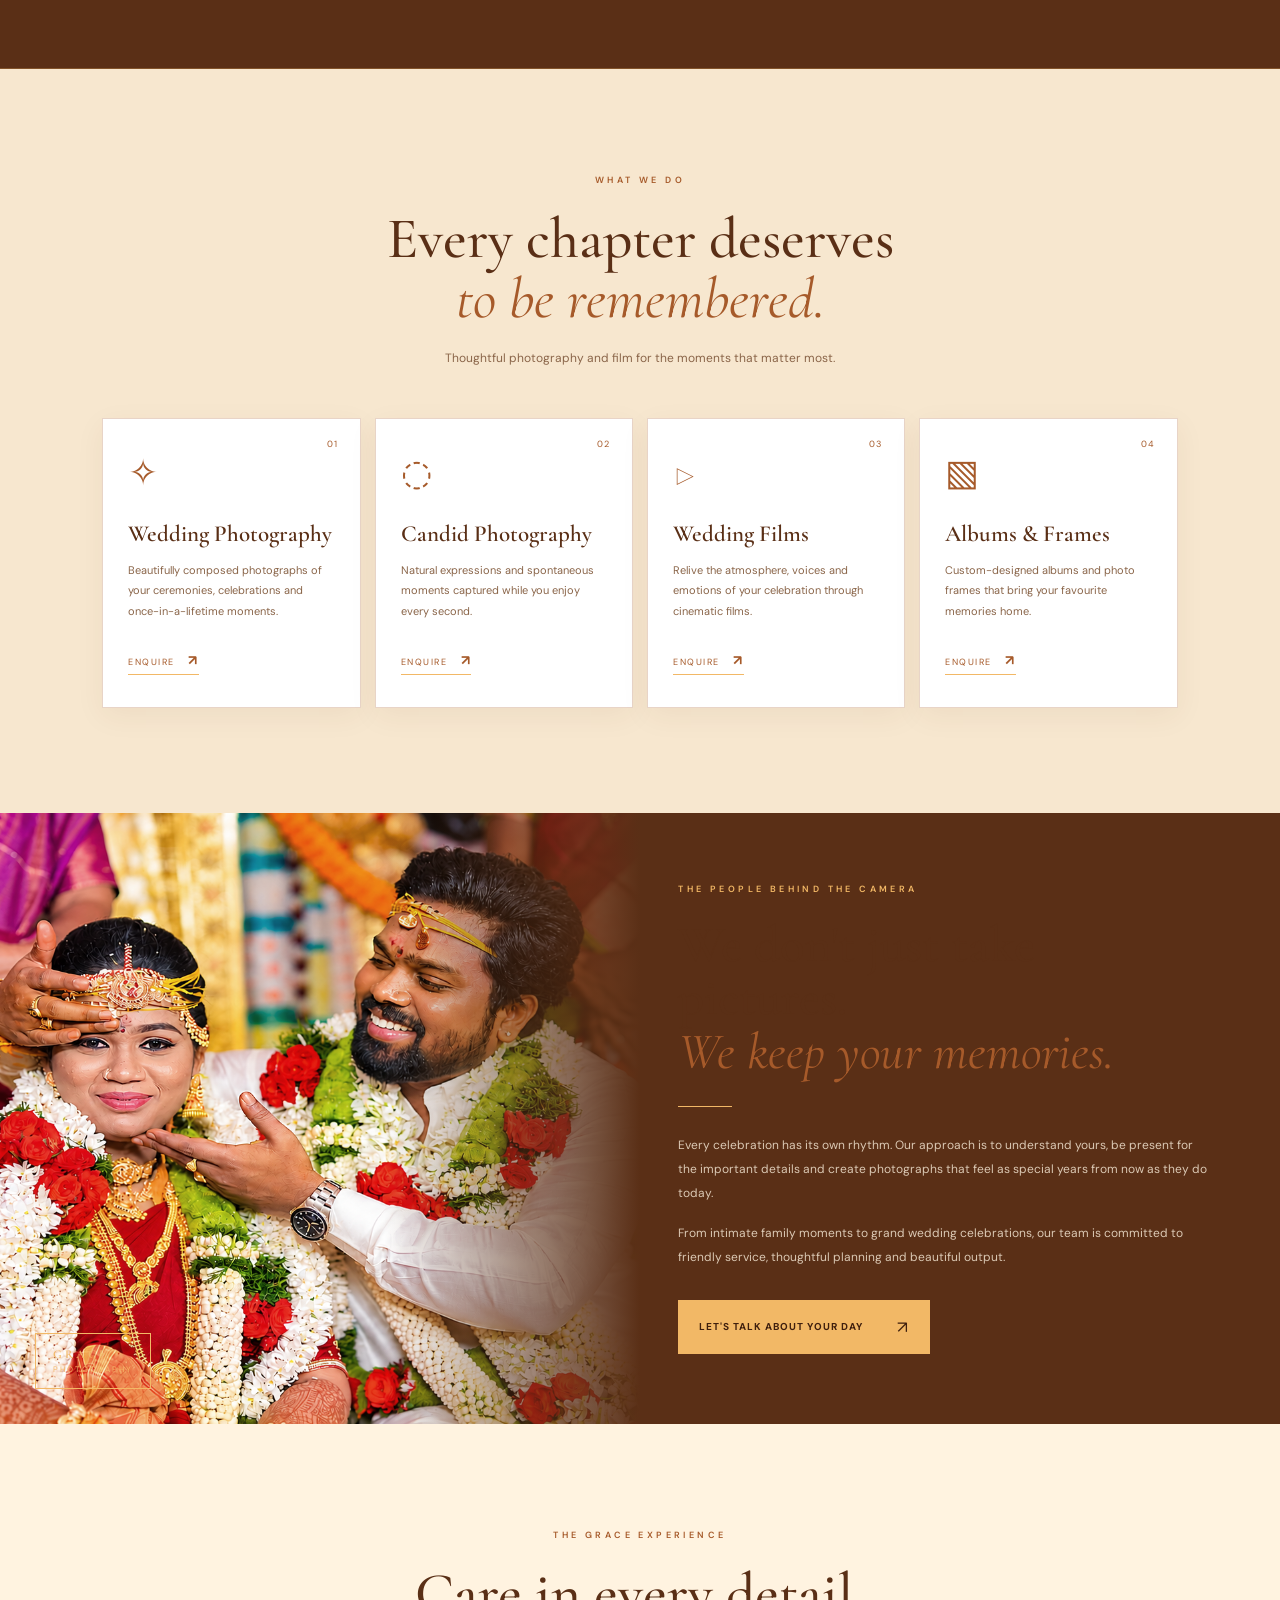
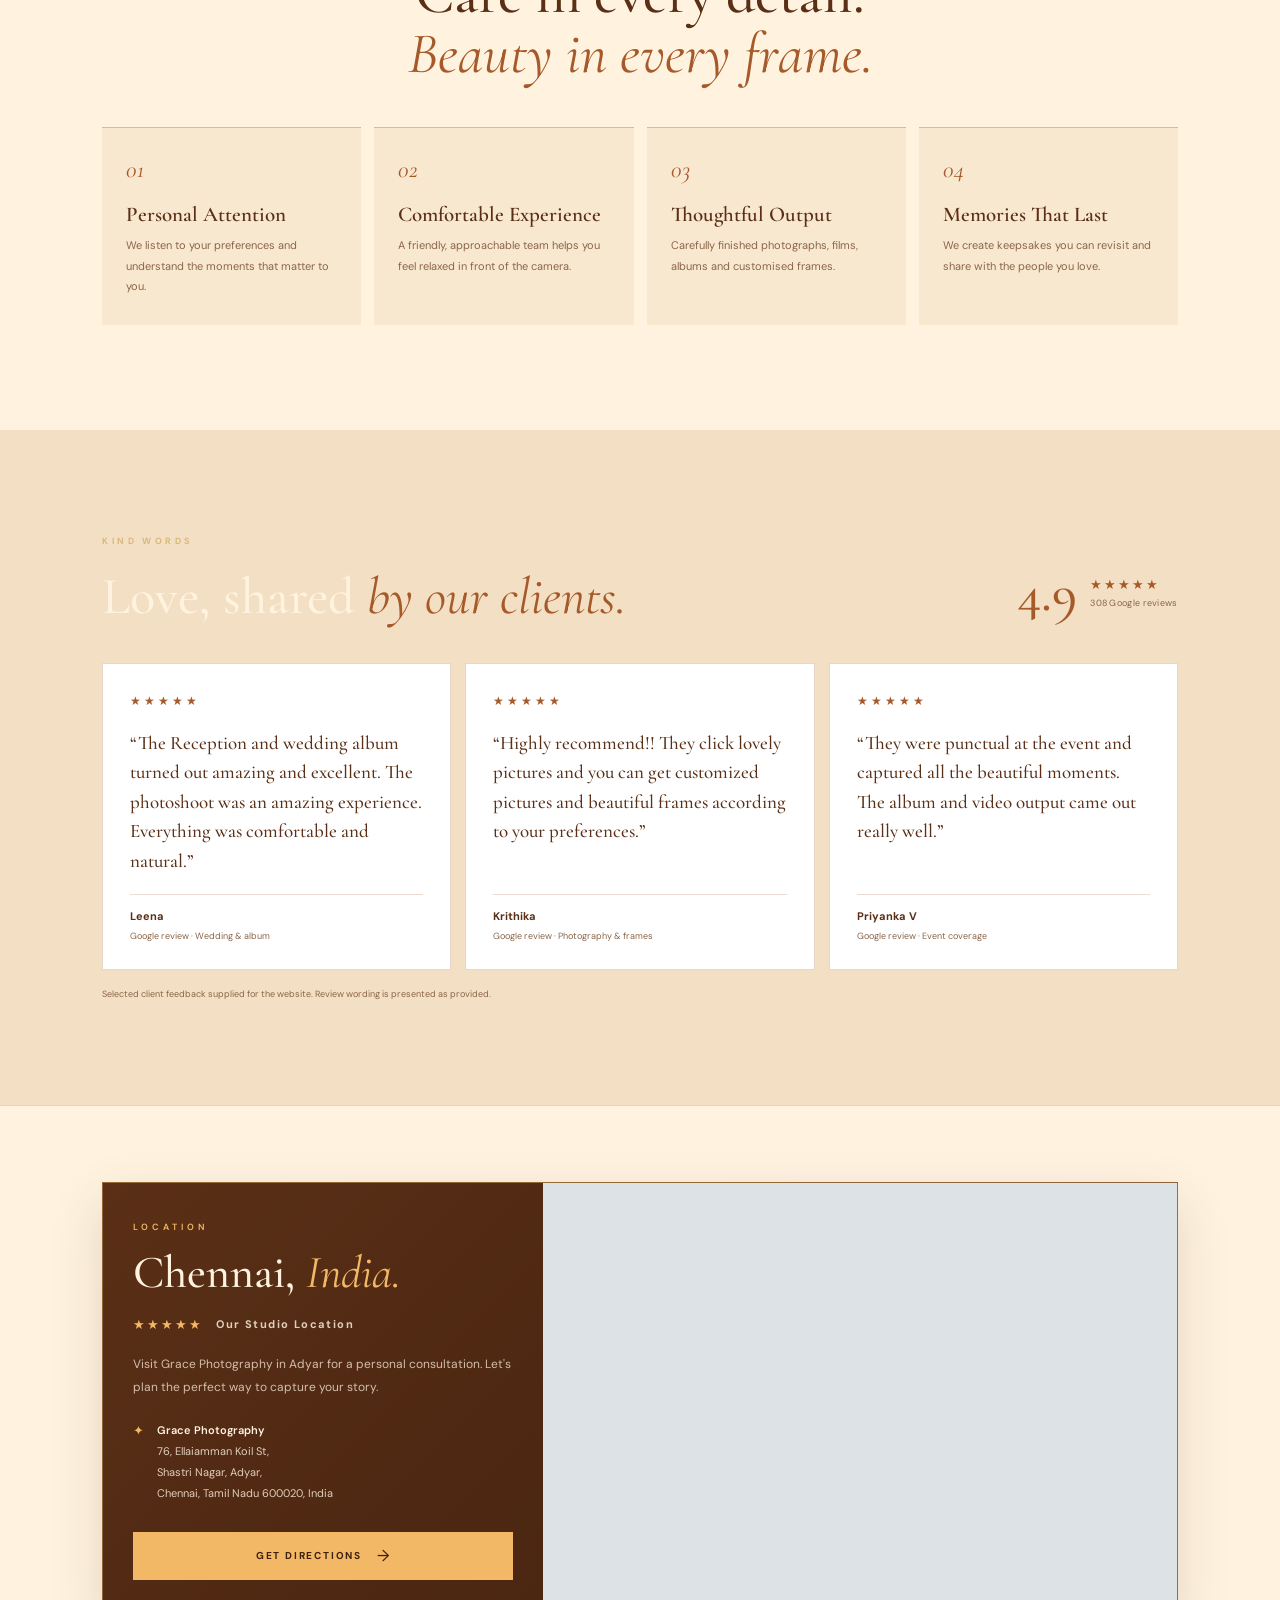
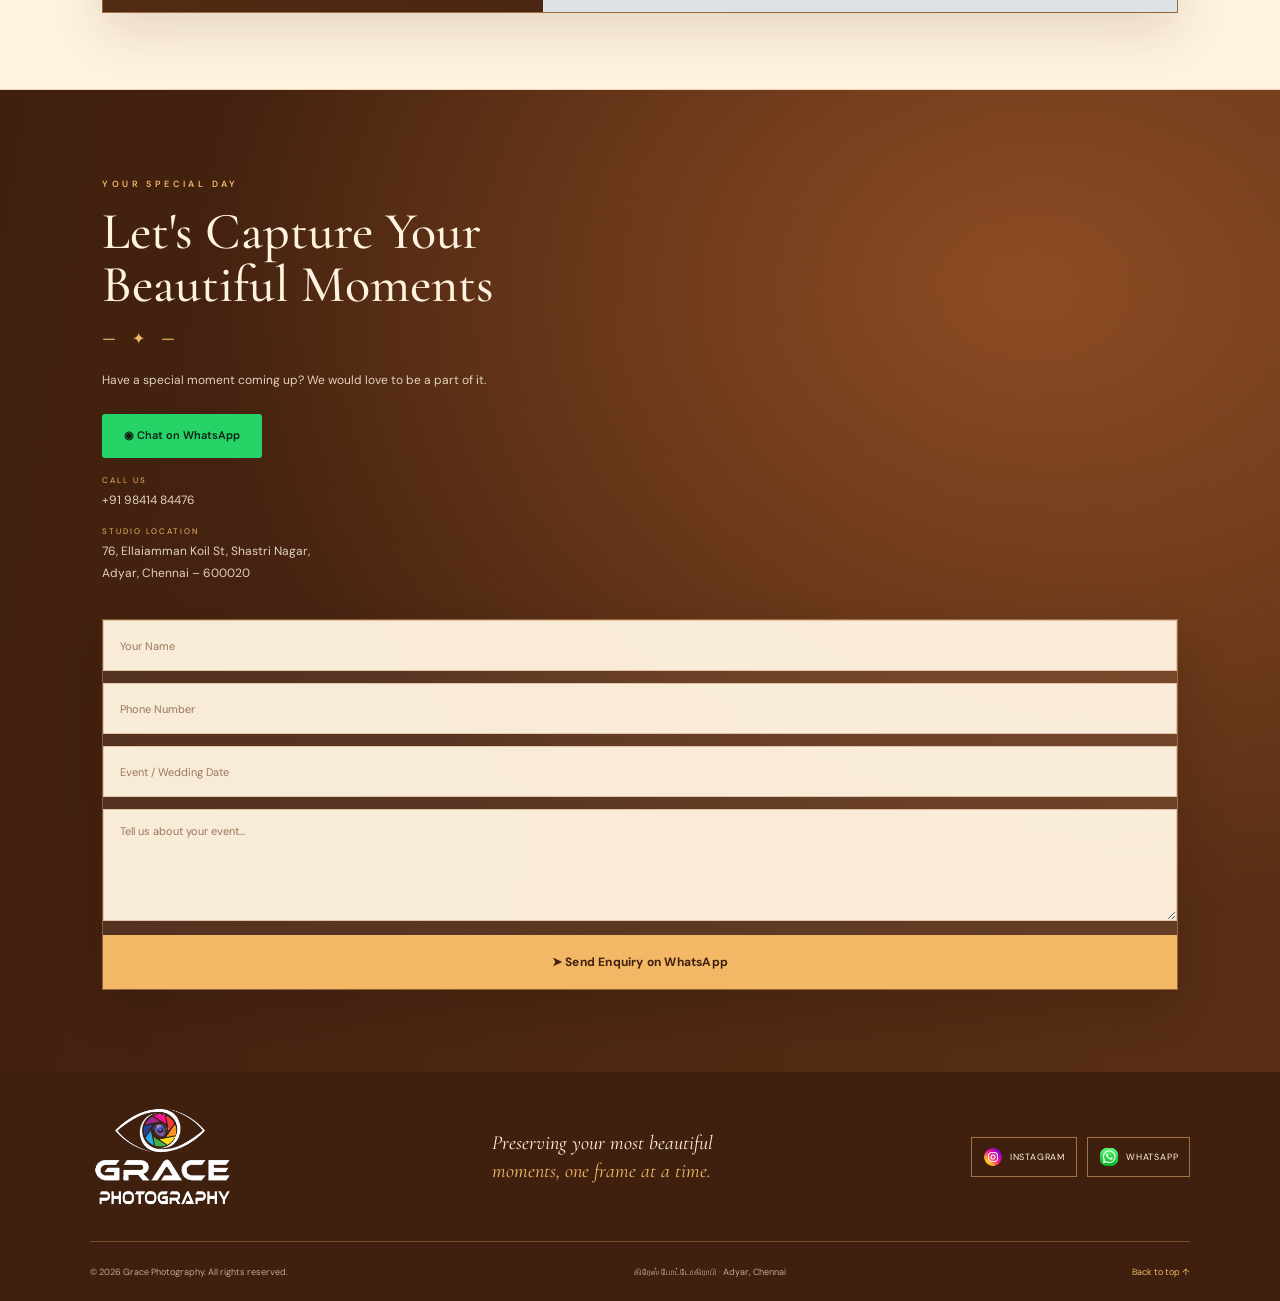
==== commit 49f32085: "Set Golden Hour palette as browser theme and document visual system" ====
--- a/index.html
+++ b/index.html
@@ -3,7 +3,7 @@
 <head>
   <meta charset="UTF-8">
   <meta name="viewport" content="width=device-width, initial-scale=1.0">
-  <meta name="theme-color" content="#17120d">
+  <meta name="theme-color" content="#5A2F16">
   <meta name="description" content="Explore Grace Photography collections — wedding and reception, pre and post-wedding, baby and maternity photography in Adyar, Chennai.">
   <title>Portfolio | Grace Photography, Chennai</title>
   <link rel="preconnect" href="https://fonts.googleapis.com">
--- a/styles.css
+++ b/styles.css
@@ -901,3 +901,229 @@
   .location-description { font-size:11px; }
   .location-map,.location-map iframe { min-height:300px; }
 }
+
+
+/* Asset-managed imagery: uploaded photo files replace the styled tile fallbacks. */
+.collection-tile { position:relative; }
+.collection-tile .tile-photo {
+  position:absolute;
+  inset:0;
+  z-index:-1;
+  width:100%;
+  height:100%;
+  object-fit:cover;
+  object-position:center;
+  transition:transform .7s ease;
+  filter:saturate(.9) contrast(1.03);
+}
+.collection-tile:hover .tile-photo { transform:scale(1.055); }
+.collection-tile .tile-index,
+.collection-tile .tile-label { z-index:2; }
+.featured-gallery-card .gallery-photo {
+  position:absolute;
+  inset:0;
+  z-index:-2;
+  width:100%;
+  height:100%;
+  object-fit:cover;
+  object-position:center;
+  transition:transform .75s ease;
+}
+.featured-gallery-card:hover .gallery-photo { transform:scale(1.055); }
+.cinematic-video-frame { cursor:pointer; }
+.cinematic-video-frame .cinematic-video-player {
+  position:absolute;
+  inset:0;
+  width:100%;
+  height:100%;
+  object-fit:cover;
+  z-index:3;
+  background:#05080e;
+}
+.cinematic-video-frame.is-playing .cinematic-frame-label,
+.cinematic-video-frame.is-playing .cinematic-play-mark,
+.cinematic-video-frame.is-playing .cinematic-add-note { display:none; }
+
+/* ==========================================================
+   GRACE PHOTOGRAPHY — GOLDEN HOUR / SUNSET & WARM GOLD THEME
+   Deep Brown #5A2F16 | Burnt Amber #A65A2A
+   Warm Gold #F2B866 | Soft Ivory #FFF3E0 | White #FFFFFF
+   ========================================================== */
+:root {
+  --gh-brown:#5A2F16;
+  --gh-amber:#A65A2A;
+  --gh-gold:#F2B866;
+  --gh-ivory:#FFF3E0;
+  --gh-white:#FFFFFF;
+  --gh-brown-deep:#3F1F0E;
+  --gh-brown-soft:#74401F;
+  --gh-amber-soft:#C47A3F;
+  --gh-muted:#8A6549;
+  --gh-line:rgba(90,47,22,.2);
+  --gh-line-light:rgba(255,243,224,.2);
+  --gh-shadow:0 18px 50px rgba(63,31,14,.14);
+}
+html{scroll-behavior:smooth}
+body{background:var(--gh-ivory)!important;color:var(--gh-brown)!important}
+::selection{background:var(--gh-gold);color:var(--gh-brown-deep)}
+
+/* Header and navigation */
+.site-header{background:linear-gradient(180deg,rgba(63,31,14,.94),rgba(90,47,22,.74))!important;border-bottom:1px solid rgba(242,184,102,.34)!important;color:var(--gh-ivory)!important}
+.site-header.scrolled{background:rgba(63,31,14,.98)!important;box-shadow:0 8px 28px rgba(63,31,14,.24)!important}
+.brand{border-color:rgba(242,184,102,.6)!important;background:rgba(63,31,14,.18)!important}
+.main-nav a{color:var(--gh-ivory)!important}
+.main-nav a:after{background:var(--gh-gold)!important}
+.social-outline{border-color:rgba(242,184,102,.78)!important;color:var(--gh-ivory)!important;background:rgba(63,31,14,.16)!important}
+.social-outline:hover{background:var(--gh-gold)!important;color:var(--gh-brown-deep)!important;border-color:var(--gh-gold)!important}
+.menu-toggle span{background:var(--gh-ivory)!important}
+@media(max-width:900px){.main-nav,.main-nav.open{background:rgba(63,31,14,.98)!important;border-color:rgba(242,184,102,.25)!important}}
+
+/* Hero, navigation markers and buttons */
+.hero{background:var(--gh-brown-deep)!important;color:var(--gh-white)!important}
+.hero-shade{background:linear-gradient(90deg,rgba(63,31,14,.70) 0%,rgba(90,47,22,.40) 44%,rgba(63,31,14,.18) 100%),linear-gradient(0deg,rgba(63,31,14,.54),transparent 42%)!important}
+.hero-kicker,.hero-tagline{color:var(--gh-ivory)!important}
+.hero-script{color:var(--gh-gold)!important}
+.hero-serif{color:var(--gh-white)!important}
+.hero-portfolio-button{border-color:var(--gh-gold)!important;color:var(--gh-white)!important;background:rgba(63,31,14,.3)!important}
+.hero-portfolio-button:hover{background:var(--gh-gold)!important;color:var(--gh-brown-deep)!important}
+.hero-arrow{border-color:rgba(255,243,224,.7)!important;background:rgba(63,31,14,.5)!important;color:var(--gh-white)!important}
+.hero-arrow:hover,.dot.active{background:var(--gh-gold)!important;border-color:var(--gh-gold)!important;color:var(--gh-brown-deep)!important}
+.dot{border-color:var(--gh-ivory)!important}
+.slide-caption,.hero-bottom-note{color:var(--gh-ivory)!important}
+.slide-caption i,.hero-bottom-note span{background:var(--gh-gold)!important}
+.gold-button,.dark-button{background:var(--gh-gold)!important;border-color:var(--gh-gold)!important;color:var(--gh-brown-deep)!important}
+.gold-button:hover,.dark-button:hover{background:var(--gh-ivory)!important;border-color:var(--gh-ivory)!important;color:var(--gh-brown)!important}
+
+/* Light sections */
+.intro,.portfolio-intro,.services,.experience,.collection-page{background:var(--gh-ivory)!important;color:var(--gh-brown)!important}
+.intro h2,.section-heading h2,.center-heading h2,.about-copy h2,.portfolio-intro h2,.collection-page-heading h2{color:var(--gh-brown)!important}
+.intro h2 em,.section-heading h2 em,.center-heading h2 em,.about-copy h2 em,.portfolio-intro h2 em,.collection-page-hero h1 em{color:var(--gh-amber)!important}
+.eyebrow.dark,.portfolio-intro .eyebrow,.center-heading .eyebrow{color:var(--gh-amber)!important}
+.gold-rule{background:var(--gh-gold)!important}
+.intro-copy,.portfolio-intro-copy,.center-heading>p:last-child,.collection-page-heading p,.experience-grid p{color:var(--gh-muted)!important}
+
+/* Portfolio rows and tiles */
+.portfolio-collections,.portfolio{background:var(--gh-brown)!important;color:var(--gh-ivory)!important}
+.collection-row{border-bottom-color:rgba(242,184,102,.28)!important}
+.collection-heading h2,.section-heading h2{color:var(--gh-ivory)!important}
+.collection-heading h2 em{color:var(--gh-gold)!important}
+.collection-heading p:not(.eyebrow){color:rgba(255,243,224,.78)!important}
+.collection-heading .eyebrow{color:var(--gh-gold)!important}
+.collection-more,.text-link{color:var(--gh-ivory)!important;border-color:rgba(242,184,102,.78)!important}
+.collection-more:hover,.text-link:hover{background:var(--gh-gold)!important;color:var(--gh-brown-deep)!important;border-color:var(--gh-gold)!important}
+.collection-tile{border-color:rgba(242,184,102,.32)!important;background-color:var(--gh-brown-soft)!important}
+.collection-tile:before{background:radial-gradient(ellipse at 63% 25%,rgba(242,184,102,.44),transparent 40%),linear-gradient(145deg,var(--gh-amber),var(--gh-brown-soft) 54%,var(--gh-brown-deep))!important}
+.collection-tile:after{background:linear-gradient(0deg,rgba(63,31,14,.88),rgba(63,31,14,.02))!important}
+.collection-tile:hover{border-color:var(--gh-gold)!important}
+.tile-index{color:var(--gh-ivory)!important}
+.tile-label{color:var(--gh-white)!important}
+
+/* Services and experience cards */
+.services{background:#F7E7CF!important}
+.service-card{background:var(--gh-white)!important;border-color:rgba(166,90,42,.26)!important;color:var(--gh-brown)!important;box-shadow:0 8px 28px rgba(90,47,22,.06)}
+.service-card:hover{border-color:var(--gh-gold)!important;box-shadow:var(--gh-shadow)!important}
+.service-number,.service-symbol{color:var(--gh-amber)!important}
+.service-card h3,.experience-grid h3{color:var(--gh-brown)!important}
+.service-card p{color:var(--gh-muted)!important}
+.service-card>a{color:var(--gh-amber)!important;border-color:var(--gh-gold)!important}
+.experience{background:var(--gh-ivory)!important}
+.experience-grid article{background:#F9E8D0!important;border-top-color:var(--gh-gold)!important}
+.experience-grid article>span{color:var(--gh-amber)!important}
+
+/* About */
+.about{background:var(--gh-brown)!important;color:var(--gh-ivory)!important}
+.about-image:after{background:linear-gradient(90deg,transparent 60%,var(--gh-brown) 100%)!important}
+.image-stamp{border-color:var(--gh-gold)!important;color:var(--gh-gold)!important}
+.about-copy .eyebrow{color:var(--gh-gold)!important}
+.about-copy>p:not(.eyebrow){color:rgba(255,243,224,.78)!important}
+
+/* Testimonials */
+.reviews{background:#F3DFC3!important;color:var(--gh-brown)!important}
+.rating strong,.rating span,.stars{color:var(--gh-amber)!important}
+.rating small,.review-source{color:var(--gh-muted)!important}
+.review-grid blockquote{background:var(--gh-white)!important;border-color:rgba(166,90,42,.25)!important}
+.review-grid blockquote>p{color:var(--gh-brown)!important}
+.review-grid footer{border-top-color:rgba(166,90,42,.22)!important}
+.review-grid footer b{color:var(--gh-brown)!important}
+.review-grid footer small{color:var(--gh-muted)!important}
+
+/* Cinematic videos */
+.cinematic-section{background:var(--gh-brown-deep)!important;color:var(--gh-ivory)!important;border-color:rgba(242,184,102,.25)!important}
+.cinematic-intro .eyebrow,.cinematic-heading h3{color:var(--gh-ivory)!important}
+.cinematic-intro h2{color:var(--gh-ivory)!important}
+.cinematic-intro h2 em,.cinematic-ornament{color:var(--gh-gold)!important}
+.cinematic-intro>p:last-child,.cinematic-heading p,.cinematic-footnote{color:rgba(255,243,224,.72)!important}
+.cinematic-view-more,.cinematic-back-link{color:var(--gh-ivory)!important;border-color:rgba(242,184,102,.68)!important}
+.cinematic-view-more:hover{background:var(--gh-gold)!important;color:var(--gh-brown-deep)!important}
+.cinematic-video-card{background:rgba(255,243,224,.04)!important;border-color:rgba(242,184,102,.24)!important}
+.cinematic-video-frame{background:linear-gradient(135deg,var(--gh-amber),var(--gh-brown),var(--gh-brown-deep))!important;border-color:rgba(242,184,102,.34)!important}
+.cinematic-video-frame:before{background:radial-gradient(ellipse at 70% 25%,rgba(242,184,102,.48),transparent 35%),linear-gradient(140deg,#A65A2A,#5A2F16 60%,#3F1F0E)!important}
+.cinematic-video-frame:after{background:linear-gradient(0deg,rgba(63,31,14,.55),transparent 70%)!important}
+.cinematic-frame-label,.cinematic-video-caption span{color:var(--gh-gold)!important}
+.cinematic-play-mark{background:var(--gh-gold)!important;color:var(--gh-brown-deep)!important;border-color:var(--gh-gold)!important}
+.cinematic-add-note,.cinematic-video-caption b{color:var(--gh-ivory)!important}
+
+/* Featured Gallery */
+.featured-gallery{background:var(--gh-brown)!important;color:var(--gh-ivory)!important;border-color:rgba(242,184,102,.26)!important}
+.gallery-section-heading .eyebrow{color:var(--gh-gold)!important}
+.gallery-section-heading h2{color:var(--gh-ivory)!important}
+.gallery-section-heading h2 em,.gallery-ornament{color:var(--gh-gold)!important}
+.gallery-section-heading>p:last-child{color:rgba(255,243,224,.76)!important}
+.featured-gallery-card{background:var(--gh-brown-soft)!important;border-color:rgba(242,184,102,.32)!important}
+.featured-gallery-card:before{background:radial-gradient(ellipse at 65% 27%,rgba(242,184,102,.45),transparent 36%),linear-gradient(145deg,var(--gh-amber) 0%,var(--gh-brown) 54%,var(--gh-brown-deep) 100%)!important}
+.featured-gallery-card:after{background:linear-gradient(0deg,rgba(63,31,14,.86),rgba(63,31,14,.04))!important}
+.featured-gallery-card:hover{border-color:var(--gh-gold)!important}
+.gallery-card-index{color:var(--gh-ivory)!important}
+.gallery-card-title{color:var(--gh-white)!important}
+
+/* Studio map */
+.studio-location{background:var(--gh-ivory)!important;border-top-color:rgba(166,90,42,.22)!important;border-bottom-color:rgba(166,90,42,.22)!important}
+.location-panel{background:linear-gradient(135deg,var(--gh-brown),var(--gh-brown-deep))!important;border-color:rgba(242,184,102,.45)!important;box-shadow:var(--gh-shadow)!important}
+.location-copy .eyebrow,.location-rating span,.location-address>span{color:var(--gh-gold)!important}
+.location-copy h2,.location-address strong{color:var(--gh-ivory)!important}
+.location-copy h2 em{color:var(--gh-gold)!important}
+.location-rating b,.location-address p{color:rgba(255,243,224,.82)!important}
+.location-description{color:rgba(255,243,224,.74)!important}
+.location-directions{background:var(--gh-gold)!important;border-color:var(--gh-gold)!important;color:var(--gh-brown-deep)!important}
+.location-directions:hover{background:var(--gh-ivory)!important;border-color:var(--gh-ivory)!important;color:var(--gh-brown)!important}
+
+/* Contact form */
+.contact{background:var(--gh-brown-deep)!important;color:var(--gh-ivory)!important}
+.contact-backdrop{background:radial-gradient(ellipse at 80% 20%,rgba(166,90,42,.7) 0,transparent 57%),linear-gradient(100deg,var(--gh-brown-deep),var(--gh-brown))!important;opacity:1!important}
+.contact .eyebrow,.contact-details span{color:var(--gh-gold)!important}
+.contact h2{color:var(--gh-ivory)!important}
+.contact-copy>p:not(.eyebrow),.contact-details a{color:rgba(255,243,224,.84)!important}
+.contact-ornament{color:var(--gh-gold)!important}
+.enquiry-form{background:rgba(255,243,224,.08)!important;border:1px solid rgba(242,184,102,.34)!important;box-shadow:0 18px 45px rgba(35,16,7,.2)!important}
+.enquiry-form input,.enquiry-form textarea,.enquiry-form select{background:rgba(255,243,224,.96)!important;border:1px solid rgba(166,90,42,.28)!important;color:var(--gh-brown)!important}
+.enquiry-form input::placeholder,.enquiry-form textarea::placeholder{color:#9A785B!important}
+.enquiry-form input:focus,.enquiry-form textarea:focus,.enquiry-form select:focus{border-color:var(--gh-gold)!important;box-shadow:0 0 0 2px rgba(242,184,102,.2)!important}
+.enquiry-form .form-submit{background:var(--gh-gold)!important;border-color:var(--gh-gold)!important;color:var(--gh-brown-deep)!important}
+.enquiry-form .form-submit:hover{background:var(--gh-ivory)!important;border-color:var(--gh-ivory)!important;color:var(--gh-brown)!important}
+.contact-details .contact-whatsapp{background:#25D366!important;color:#102015!important}
+
+/* Portfolio detail pages */
+.collection-page-hero{background:linear-gradient(105deg,rgba(63,31,14,.96),rgba(90,47,22,.82)),radial-gradient(ellipse at 75% 22%,var(--gh-amber),var(--gh-brown) 68%)!important;color:var(--gh-ivory)!important}
+.collection-page-hero .eyebrow{color:var(--gh-gold)!important}
+.collection-page-hero h1{color:var(--gh-ivory)!important}
+.collection-page-hero h1 em{color:var(--gh-gold)!important}
+.collection-page-hero p:not(.eyebrow){color:rgba(255,243,224,.82)!important}
+.collection-breadcrumb{color:var(--gh-gold)!important}
+.collection-breadcrumb a{color:var(--gh-ivory)!important}
+.collection-page-content{color:var(--gh-brown)!important}
+.collection-page-heading h2{color:var(--gh-brown)!important}
+.collection-page-heading p,.collection-page-note{color:var(--gh-muted)!important}
+.collection-page-note{border-top-color:rgba(166,90,42,.24)!important}
+.collection-cta{background:var(--gh-brown)!important;color:var(--gh-ivory)!important;border:1px solid rgba(242,184,102,.32)!important}
+.collection-cta h3{color:var(--gh-ivory)!important}
+.collection-cta p{color:rgba(255,243,224,.76)!important}
+
+/* Footer and utility links */
+.site-footer{background:var(--gh-brown-deep)!important;color:var(--gh-ivory)!important}
+.footer-top{border-bottom-color:rgba(242,184,102,.32)!important}
+.footer-top>p{color:var(--gh-ivory)!important}
+.footer-top>p em,.footer-bottom a{color:var(--gh-gold)!important}
+.footer-social a{border-color:rgba(242,184,102,.55)!important;color:var(--gh-ivory)!important}
+.footer-bottom{color:rgba(255,243,224,.66)!important}
+.floating-socials a,.floating-socials a:hover,.floating-socials a:focus,.floating-socials a:focus-visible{border:0!important;outline:0!important;box-shadow:none!important}
+@media(max-width:900px){.main-nav,.main-nav.open{background:var(--gh-brown-deep)!important;border-color:rgba(242,184,102,.28)!important}}
